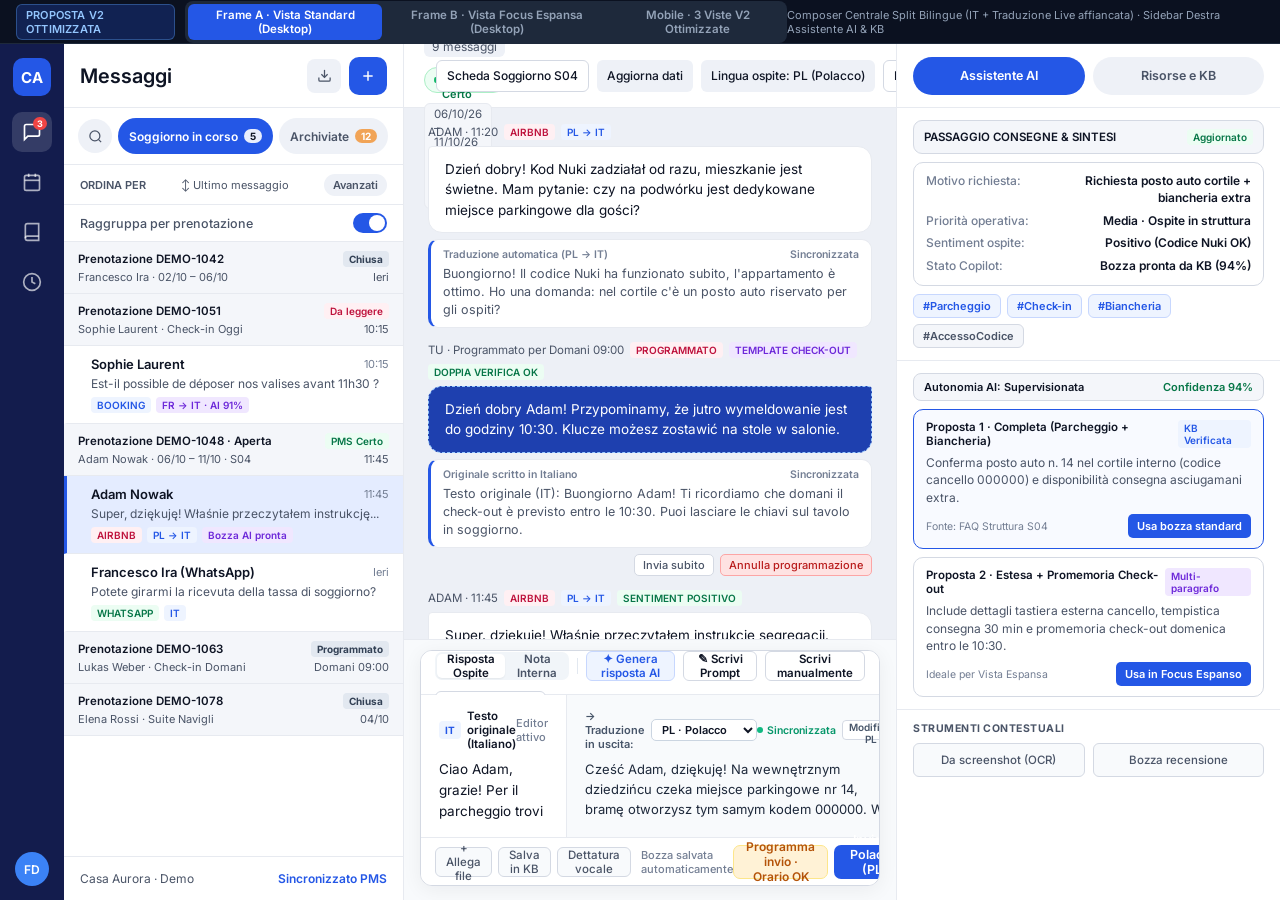
==== index.html @ 823248a2 "Allinea composer split bilingue IT + traduzione live al design Figma" ====
<!DOCTYPE html>
<html lang="it">
<head>
  <meta charset="UTF-8" />
  <meta name="viewport" content="width=device-width, initial-scale=1.0" />
  <title>Proposta UI/UX · Composer Centrale & Copilot KB (Demo Interattiva)</title>
  <link rel="preconnect" href="https://fonts.googleapis.com">
  <link rel="preconnect" href="https://fonts.gstatic.com" crossorigin>
  <link href="https://fonts.googleapis.com/css2?family=Inter:wght@400;500;600;700&display=swap" rel="stylesheet">
  <style>
:root {
  --bg-app: #EDF0F6;
  --bg-surface: #FFFFFF;
  --bg-subtle: #F8FAFC;
  --bg-muted: #F4F6FA;
  --bg-pill: #EEF1F7;
  --bg-selected: #E4ECFF;
  --bg-mobile-header: #131C4D;
  --text-primary: #0E1424;
  --text-secondary: #4A5467;
  --text-muted: #737E93;
  --brand: #2457E6;
  --brand-hover: #1D4ED8;
  --brand-soft: #EEF4FF;
  --brand-border: #C7D7FE;
  --border: #E7EAF0;
  --border-strong: #D4D9E3;
  --success-bg: #ECFDF3;
  --success-border: #ABEFC6;
  --success-text: #067647;
  --success-dot: #12B76A;
  --amber-bg: #FFF2D6;
  --amber-border: #FDE68A;
  --amber-text: #B45309;
  --rose-bg: #FFF0F3;
  --rose-text: #BE123C;
  --purple-bg: #F0E7FF;
  --purple-text: #6D28D9;
  --radius-sm: 6px;
  --radius-md: 10px;
  --radius-lg: 12px;
  --shadow-card: 0 4px 20px rgba(14, 20, 36, 0.06);
  --shadow-modal: 0 16px 40px rgba(14, 20, 36, 0.18);
  --font: 'Inter', -apple-system, BlinkMacSystemFont, 'Segoe UI', Roboto, sans-serif;
}

* {
  box-sizing: border-box;
  margin: 0;
  padding: 0;
}

body {
  font-family: var(--font);
  background: #0F172A;
  color: var(--text-primary);
  height: 100vh;
  display: flex;
  flex-direction: column;
  overflow: hidden;
  -webkit-font-smoothing: antialiased;
}

button, input, textarea, select {
  font-family: inherit;
  font-size: inherit;
  border: none;
  background: none;
}

button {
  cursor: pointer;
  transition: all 0.15s ease;
}

/* TOP DEMO SWITCHER BAR */
.demo-topbar {
  height: 44px;
  background: #0B1120;
  border-bottom: 1px solid #1E293B;
  display: flex;
  align-items: center;
  justify-content: space-between;
  padding: 0 16px;
  color: #F8FAFC;
  font-size: 12px;
  flex-shrink: 0;
  z-index: 100;
}

.demo-topbar-left, .demo-topbar-right {
  display: flex;
  align-items: center;
  gap: 10px;
}

.demo-brand-badge {
  background: rgba(36, 87, 230, 0.25);
  border: 1px solid rgba(96, 165, 250, 0.35);
  color: #93C5FD;
  font-weight: 600;
  padding: 3px 9px;
  border-radius: 6px;
  font-size: 11px;
  letter-spacing: 0.2px;
}

.demo-mode-tabs {
  display: flex;
  background: #1E293B;
  padding: 3px;
  border-radius: 8px;
  gap: 3px;
}

.demo-mode-tab {
  color: #94A3B8;
  font-size: 11.5px;
  font-weight: 600;
  padding: 4px 11px;
  border-radius: 6px;
}

.demo-mode-tab:hover {
  color: #F8FAFC;
}

.demo-mode-tab.active {
  background: var(--brand);
  color: #FFFFFF;
}

.demo-hint {
  color: #94A3B8;
  font-size: 11px;
}

/* WORKSPACE CONTAINER */
.demo-stage {
  flex: 1;
  display: flex;
  overflow: hidden;
  position: relative;
  background: var(--bg-app);
}

/* DESKTOP APP SHELL */
.app-shell {
  display: flex;
  width: 100%;
  height: 100%;
  background: var(--bg-app);
  overflow: hidden;
}

/* 1. FAR LEFT RAIL (64px) */
.nav-rail {
  width: 64px;
  background: #131C4D;
  display: flex;
  flex-direction: column;
  align-items: center;
  justify-content: space-between;
  padding: 14px 8px;
  flex-shrink: 0;
}

.nav-rail-top, .nav-rail-bottom {
  display: flex;
  flex-direction: column;
  align-items: center;
  gap: 10px;
}

.rail-logo {
  width: 38px;
  height: 38px;
  border-radius: 10px;
  background: var(--brand);
  color: #FFFFFF;
  font-weight: 700;
  font-size: 15px;
  display: flex;
  align-items: center;
  justify-content: center;
  margin-bottom: 6px;
}

.rail-btn {
  width: 40px;
  height: 40px;
  border-radius: 10px;
  color: rgba(255, 255, 255, 0.65);
  display: flex;
  align-items: center;
  justify-content: center;
  position: relative;
}

.rail-btn:hover, .rail-btn.active {
  background: rgba(255, 255, 255, 0.14);
  color: #FFFFFF;
}

.rail-badge {
  position: absolute;
  top: 5px;
  right: 5px;
  background: #EF4444;
  color: #FFF;
  font-size: 9px;
  font-weight: 700;
  padding: 1px 4px;
  border-radius: 99px;
}

.rail-avatar {
  width: 34px;
  height: 34px;
  border-radius: 50%;
  background: #3B82F6;
  color: #FFF;
  font-size: 12px;
  font-weight: 600;
  display: flex;
  align-items: center;
  justify-content: center;
}

/* 2. LEFT COLUMN: LISTA MESSAGGI (340px) */
.inbox-panel {
  width: 340px;
  background: var(--bg-surface);
  border-right: 1px solid var(--border);
  display: flex;
  flex-direction: column;
  flex-shrink: 0;
  transition: width 0.2s ease;
}

.inbox-panel.collapsed {
  width: 0;
  overflow: hidden;
  border-right: none;
}

.inbox-header {
  height: 64px;
  padding: 0 16px;
  display: flex;
  align-items: center;
  justify-content: space-between;
  border-bottom: 1px solid var(--border);
  flex-shrink: 0;
}

.inbox-title {
  font-size: 20px;
  font-weight: 600;
  color: var(--text-primary);
}

.inbox-actions {
  display: flex;
  align-items: center;
  gap: 8px;
}

.icon-btn {
  width: 34px;
  height: 34px;
  border-radius: 8px;
  display: flex;
  align-items: center;
  justify-content: center;
  color: var(--text-secondary);
  background: var(--bg-pill);
}

.icon-btn:hover {
  background: #E2E8F0;
  color: var(--text-primary);
}

.btn-primary-square {
  width: 38px;
  height: 38px;
  border-radius: 10px;
  background: var(--brand);
  color: #FFFFFF;
  display: flex;
  align-items: center;
  justify-content: center;
}

.inbox-filters {
  padding: 10px 14px;
  display: flex;
  align-items: center;
  gap: 6px;
  overflow-x: auto;
  flex-shrink: 0;
}

.search-box {
  padding: 0 14px 8px;
  display: none;
}

.search-box.open {
  display: block;
}

.search-input {
  width: 100%;
  height: 34px;
  background: var(--bg-muted);
  border: 1px solid var(--border-strong);
  border-radius: 8px;
  padding: 0 10px;
  font-size: 12px;
  color: var(--text-primary);
}

.filter-pill {
  height: 36px;
  padding: 0 11px;
  border-radius: 20px;
  background: var(--bg-pill);
  color: var(--text-secondary);
  font-size: 12px;
  font-weight: 600;
  display: inline-flex;
  align-items: center;
  gap: 6px;
  white-space: nowrap;
}

.filter-pill.active {
  background: var(--brand);
  color: #FFFFFF;
}

.pill-count {
  padding: 1px 6px;
  border-radius: 99px;
  font-size: 10px;
  font-weight: 700;
  background: rgba(255,255,255,0.9);
  color: var(--text-primary);
}

.filter-pill:not(.active) .pill-count {
  background: #F1A457;
  color: #FFFFFF;
}

.inbox-sort-row {
  height: 40px;
  padding: 0 16px;
  display: flex;
  align-items: center;
  justify-content: space-between;
  font-size: 11px;
  color: var(--text-secondary);
  border-top: 1px solid var(--border);
  flex-shrink: 0;
}

.inbox-group-row {
  height: 38px;
  padding: 0 16px;
  display: flex;
  align-items: center;
  justify-content: space-between;
  font-size: 12.5px;
  font-weight: 500;
  color: var(--text-secondary);
  border-top: 1px solid var(--border);
  border-bottom: 1px solid var(--border);
  flex-shrink: 0;
}

.toggle-switch {
  width: 34px;
  height: 20px;
  border-radius: 99px;
  background: var(--brand);
  position: relative;
  transition: background 0.15s;
}

.toggle-switch::after {
  content: '';
  position: absolute;
  top: 2px;
  right: 2px;
  width: 16px;
  height: 16px;
  border-radius: 50%;
  background: #FFF;
  transition: transform 0.15s;
}

.toggle-switch.off {
  background: #CBD5E1;
}

.toggle-switch.off::after {
  transform: translateX(-14px);
}

.inbox-list {
  flex: 1;
  overflow-y: auto;
}

.booking-group-header {
  padding: 9px 14px;
  background: var(--bg-muted);
  border-bottom: 1px solid var(--border);
  display: flex;
  flex-direction: column;
  gap: 3px;
  cursor: pointer;
}

.booking-group-top {
  display: flex;
  align-items: center;
  justify-content: space-between;
  font-size: 11.5px;
  font-weight: 600;
  color: var(--text-primary);
}

.booking-code-badge {
  font-size: 10px;
  font-weight: 700;
  padding: 2px 6px;
  border-radius: 4px;
  background: #E2E8F0;
  color: #334155;
}

.booking-group-sub {
  font-size: 11px;
  color: var(--text-secondary);
  display: flex;
  align-items: center;
  justify-content: space-between;
}

.conv-item {
  padding: 10px 14px 10px 24px;
  border-bottom: 1px solid var(--border);
  border-left: 3px solid transparent;
  background: var(--bg-surface);
  cursor: pointer;
  display: flex;
  flex-direction: column;
  gap: 4px;
}

.conv-item:hover {
  background: #F8FAFC;
}

.conv-item.active {
  background: var(--bg-selected);
  border-left-color: var(--brand);
}

.conv-item-top {
  display: flex;
  align-items: center;
  justify-content: space-between;
}

.conv-guest-name {
  font-size: 13px;
  font-weight: 600;
  color: var(--text-primary);
  display: flex;
  align-items: center;
  gap: 6px;
}

.conv-time {
  font-size: 11px;
  color: var(--text-muted);
}

.conv-preview {
  font-size: 12px;
  color: var(--text-secondary);
  white-space: nowrap;
  overflow: hidden;
  text-overflow: ellipsis;
}

.conv-badges {
  display: flex;
  align-items: center;
  gap: 5px;
  margin-top: 2px;
}

.mini-badge {
  font-size: 10px;
  font-weight: 600;
  padding: 2px 6px;
  border-radius: 4px;
}

.mini-badge.channel { background: var(--rose-bg); color: var(--rose-text); }
.mini-badge.booking { background: #EEF4FF; color: var(--brand); }
.mini-badge.ai { background: var(--purple-bg); color: var(--purple-text); }
.mini-badge.pms { background: var(--success-bg); color: var(--success-text); }

.inbox-footer {
  height: 44px;
  padding: 0 16px;
  border-top: 1px solid var(--border);
  display: flex;
  align-items: center;
  justify-content: space-between;
  font-size: 12px;
  color: var(--text-secondary);
  flex-shrink: 0;
}

/* 3. CENTER COLUMN: THREAD & CENTRAL COMPOSER */
.thread-column {
  flex: 1;
  display: flex;
  flex-direction: column;
  background: var(--bg-app);
  min-width: 0;
  height: 100%;
}

.thread-header {
  height: 64px;
  background: var(--bg-surface);
  border-bottom: 1px solid var(--border);
  padding: 0 20px;
  display: flex;
  align-items: center;
  justify-content: space-between;
  flex-shrink: 0;
  gap: 12px;
}

.thread-header-left {
  display: flex;
  align-items: center;
  gap: 10px;
  min-width: 0;
  flex-wrap: wrap;
}

.thread-guest-name {
  font-size: 16px;
  font-weight: 600;
  color: var(--text-primary);
}

.msg-count-pill {
  display: inline-flex;
  align-items: center;
  gap: 4px;
  font-size: 12px;
  color: var(--text-secondary);
  background: var(--bg-pill);
  padding: 3px 8px;
  border-radius: 6px;
}

.pms-badge {
  display: inline-flex;
  align-items: center;
  gap: 5px;
  height: 26px;
  padding: 0 9px;
  border-radius: 999px;
  background: var(--success-bg);
  border: 1px solid var(--success-border);
  color: var(--success-text);
  font-size: 11px;
  font-weight: 600;
}

.pms-dot {
  width: 6px;
  height: 6px;
  border-radius: 50%;
  background: var(--success-dot);
}

.stay-dates-pill {
  font-size: 11.5px;
  color: var(--text-secondary);
  background: var(--bg-muted);
  border: 1px solid var(--border);
  padding: 3px 9px;
  border-radius: 6px;
}

.thread-header-right {
  display: flex;
  align-items: center;
  gap: 8px;
  flex-shrink: 0;
}

.header-chip-btn {
  height: 32px;
  padding: 0 10px;
  border-radius: 6px;
  background: var(--bg-pill);
  color: var(--text-primary);
  font-size: 12px;
  font-weight: 500;
  display: inline-flex;
  align-items: center;
  gap: 6px;
}

.header-chip-btn.outline {
  background: var(--bg-surface);
  border: 1px solid var(--border-strong);
}

.header-chip-btn:hover {
  background: #E2E8F0;
}

/* MESSAGES STREAM */
.messages-stream {
  flex: 1;
  overflow-y: auto;
  padding: 16px 24px;
  display: flex;
  flex-direction: column;
  gap: 14px;
}

.msg-row {
  display: flex;
  flex-direction: column;
  max-width: 620px;
  gap: 6px;
}

.msg-row.guest {
  align-self: flex-start;
}

.msg-row.host {
  align-self: flex-end;
  align-items: flex-end;
}

.msg-meta {
  display: flex;
  align-items: center;
  gap: 6px;
  font-size: 11.5px;
  color: var(--text-secondary);
  flex-wrap: wrap;
}

.msg-bubble {
  padding: 12px 16px;
  font-size: 13.5px;
  line-height: 1.5;
  border-radius: 14px;
  width: 100%;
}

.msg-row.guest .msg-bubble {
  background: var(--bg-surface);
  border: 1px solid var(--border);
  color: var(--text-primary);
  border-top-left-radius: 4px;
}

.msg-row.host .msg-bubble {
  background: var(--brand);
  color: #FFFFFF;
  border-top-right-radius: 4px;
}

.msg-row.host.scheduled .msg-bubble {
  background: #1E40AF;
  border: 1.5px dashed #93C5FD;
}

.msg-row.host.internal-note .msg-bubble {
  background: #FEF3C7;
  border: 1px solid #F59E0B;
  color: #78350F;
}

.msg-translation-card {
  width: 100%;
  background: var(--bg-surface);
  border: 1px solid var(--border);
  border-left: 3px solid var(--brand);
  border-radius: 10px;
  padding: 8px 12px;
  display: flex;
  flex-direction: column;
  gap: 4px;
}

.msg-translation-header {
  display: flex;
  align-items: center;
  justify-content: space-between;
  font-size: 10.5px;
  font-weight: 600;
  color: var(--text-muted);
}

.msg-translation-body {
  font-size: 12.5px;
  line-height: 1.45;
  color: var(--text-secondary);
}

.msg-actions-bar {
  display: flex;
  align-items: center;
  gap: 6px;
}

.msg-action-tiny {
  font-size: 11px;
  font-weight: 500;
  padding: 3px 8px;
  border-radius: 5px;
  background: var(--bg-surface);
  border: 1px solid var(--border-strong);
  color: var(--text-secondary);
}

.msg-action-tiny.danger {
  background: #FEE2E2;
  border-color: #FCA5A5;
  color: #B91C1C;
}

/* CENTRAL COMPOSER (V2 FULL-WIDTH ITALIAN EDITOR) */
.composer-wrapper {
  background: var(--bg-subtle);
  border-top: 1px solid var(--border);
  padding: 10px 16px 14px;
  flex-shrink: 0;
  transition: all 0.2s ease;
}

.composer-card {
  background: var(--bg-surface);
  border: 1px solid var(--border-strong);
  border-radius: 12px;
  box-shadow: var(--shadow-card);
  display: flex;
  flex-direction: column;
  overflow: hidden;
}

.composer-card.focus-expanded {
  border-color: var(--brand);
  box-shadow: 0 8px 28px rgba(36, 87, 230, 0.12);
}

.composer-card.note-mode {
  border-color: #F59E0B;
  background: #FFFBEB;
}

.composer-topbar {
  height: 44px;
  padding: 0 14px;
  border-bottom: 1px solid var(--border);
  display: flex;
  align-items: center;
  justify-content: space-between;
  gap: 10px;
  background: var(--bg-surface);
  flex-wrap: wrap;
}

.composer-topbar-left, .composer-topbar-right {
  display: flex;
  align-items: center;
  gap: 8px;
}

.channel-switch {
  display: flex;
  background: #F1F5F9;
  padding: 2px;
  border-radius: 7px;
  gap: 2px;
}

.channel-tab {
  height: 24px;
  padding: 0 10px;
  border-radius: 5px;
  font-size: 11.5px;
  font-weight: 600;
  color: var(--text-secondary);
  display: inline-flex;
  align-items: center;
  gap: 5px;
}

.channel-tab.active {
  background: var(--bg-surface);
  color: var(--text-primary);
  box-shadow: 0 1px 2px rgba(0,0,0,0.06);
}

.v-divider {
  width: 1px;
  height: 16px;
  background: #E2E8F0;
}

.ai-action-btn {
  height: 30px;
  padding: 0 11px;
  border-radius: 6px;
  font-size: 11.5px;
  font-weight: 600;
  border: 1px solid var(--border-strong);
  background: var(--bg-surface);
  color: var(--text-primary);
  display: inline-flex;
  align-items: center;
  gap: 5px;
}

.ai-action-btn.primary-soft {
  background: var(--brand-soft);
  border-color: var(--brand-border);
  color: var(--brand);
}

.ai-action-btn:hover {
  border-color: var(--brand);
}

.focus-toggle-btn {
  height: 30px;
  padding: 0 10px;
  border-radius: 6px;
  border: 1px solid var(--border-strong);
  background: var(--bg-surface);
  color: var(--text-primary);
  font-size: 11.5px;
  font-weight: 600;
  display: inline-flex;
  align-items: center;
  gap: 5px;
}

.focus-toggle-btn.active {
  background: #F1F5F9;
  border-color: #94A3B8;
}

/* PROMPT BAR (Optional inline when "Scrivi Prompt" clicked) */
.prompt-inline-bar {
  display: none;
  padding: 8px 16px;
  background: var(--brand-soft);
  border-bottom: 1px solid var(--brand-border);
  align-items: center;
  gap: 8px;
}

.prompt-inline-bar.open {
  display: flex;
}

.prompt-input {
  flex: 1;
  height: 30px;
  background: #FFFFFF;
  border: 1px solid var(--brand-border);
  border-radius: 6px;
  padding: 0 10px;
  font-size: 12px;
  color: var(--text-primary);
}

.prompt-apply-btn {
  height: 30px;
  padding: 0 12px;
  background: var(--brand);
  color: #FFFFFF;
  border-radius: 6px;
  font-size: 11.5px;
  font-weight: 600;
}

/* BILINGUAL SPLIT COMPOSER SURFACE (COL ORIGIN IT + COL TARGET LIVE TRANSLATION) */
.composer-split-surface {
  width: 100%;
  display: grid;
  grid-template-columns: 1fr 1fr;
  background: var(--bg-surface);
}

.composer-col-origin {
  padding: 14px 18px;
  display: flex;
  flex-direction: column;
  gap: 8px;
  background: var(--bg-surface);
}

.composer-col-target {
  padding: 14px 18px;
  display: flex;
  flex-direction: column;
  gap: 8px;
  background: #F8FAFC;
  border-left: 1px solid var(--border);
}

.composer-card.note-mode .composer-split-surface {
  grid-template-columns: 1fr;
}

.composer-card.note-mode .composer-col-origin {
  background: #FFFBEB;
}

.composer-card.note-mode .composer-col-target {
  display: none;
}

.editor-header-row {
  display: flex;
  align-items: center;
  justify-content: space-between;
  min-height: 22px;
}

.editor-lang-group {
  display: flex;
  align-items: center;
  gap: 6px;
}

.lang-badge-it {
  height: 18px;
  padding: 0 6px;
  border-radius: 4px;
  background: var(--brand-soft);
  color: var(--brand);
  font-size: 10px;
  font-weight: 700;
  display: inline-flex;
  align-items: center;
}

.editor-title-label {
  font-size: 11.5px;
  font-weight: 600;
  color: var(--text-primary);
}

.editor-status-label {
  font-size: 11px;
  font-weight: 500;
  color: var(--text-muted);
}

.composer-textarea {
  width: 100%;
  min-height: 64px;
  resize: none;
  font-size: 13.5px;
  line-height: 1.55;
  color: var(--text-primary);
  outline: none;
  border: none;
  background: transparent;
  transition: min-height 0.2s ease;
}

.composer-card.focus-expanded .composer-textarea {
  min-height: 136px;
}

.composer-col-target .translation-preview-textarea {
  width: 100%;
  min-height: 64px;
  resize: none;
  font-size: 13px;
  line-height: 1.55;
  color: #1E293B;
  background: transparent;
  outline: none;
  border: none;
  transition: min-height 0.2s ease;
}

.composer-card.focus-expanded .composer-col-target .translation-preview-textarea {
  min-height: 136px;
}

/* COMPOSER BOTTOM BAR */
.composer-bottombar {
  height: 48px;
  padding: 0 14px;
  border-top: 1px solid var(--border);
  display: flex;
  align-items: center;
  justify-content: space-between;
  background: var(--bg-surface);
}

.composer-tools-left, .composer-actions-right {
  display: flex;
  align-items: center;
  gap: 6px;
}

.tool-chip-btn {
  height: 30px;
  padding: 0 10px;
  border-radius: 6px;
  background: var(--bg-subtle);
  border: 1px solid var(--border-strong);
  color: var(--text-secondary);
  font-size: 11.5px;
  font-weight: 500;
  display: inline-flex;
  align-items: center;
  gap: 5px;
}

.tool-chip-btn:hover {
  background: var(--bg-pill);
  color: var(--text-primary);
}

.schedule-btn {
  height: 34px;
  padding: 0 12px;
  border-radius: 7px;
  background: var(--amber-bg);
  border: 1px solid var(--amber-border);
  color: var(--amber-text);
  font-size: 12px;
  font-weight: 600;
  display: inline-flex;
  align-items: center;
  gap: 5px;
}

.send-btn {
  height: 34px;
  padding: 0 16px;
  border-radius: 7px;
  background: var(--brand);
  color: #FFFFFF;
  font-size: 12.5px;
  font-weight: 600;
  display: inline-flex;
  align-items: center;
  gap: 6px;
}

.send-btn:hover {
  background: var(--brand-hover);
}

/* 4. RIGHT SIDEBAR: PANNELLO AI & PREVIEW TRADUZIONE IN USCITA (384px) */
.ai-sidebar {
  width: 384px;
  background: var(--bg-surface);
  border-left: 1px solid var(--border);
  display: flex;
  flex-direction: column;
  flex-shrink: 0;
  height: 100%;
  transition: width 0.2s ease;
}

.ai-sidebar.collapsed {
  width: 0;
  overflow: hidden;
  border-left: none;
}

.ai-sidebar-header {
  height: 64px;
  padding: 12px 16px;
  border-bottom: 1px solid var(--border);
  display: flex;
  align-items: center;
  gap: 8px;
  flex-shrink: 0;
}

.ai-tab-pill {
  flex: 1;
  height: 38px;
  border-radius: 20px;
  background: var(--bg-pill);
  color: var(--text-secondary);
  font-size: 12.5px;
  font-weight: 600;
  display: flex;
  align-items: center;
  justify-content: center;
  gap: 6px;
}

.ai-tab-pill.active {
  background: var(--brand);
  color: #FFFFFF;
}

.ai-sidebar-scroll {
  flex: 1;
  overflow-y: auto;
  display: flex;
  flex-direction: column;
}

.ai-section {
  padding: 12px 16px;
  border-bottom: 1px solid var(--border);
  display: flex;
  flex-direction: column;
  gap: 8px;
}

.ai-section-banner {
  height: 34px;
  padding: 0 10px;
  background: var(--bg-muted);
  border: 1px solid var(--border-strong);
  border-radius: 9px;
  display: flex;
  align-items: center;
  justify-content: space-between;
  font-size: 11.5px;
  font-weight: 600;
  color: var(--text-primary);
}

.ai-section-banner.amber {
  background: var(--amber-bg);
  border-color: var(--amber-border);
  color: #92400E;
}

.handover-card {
  background: var(--bg-surface);
  border: 1px solid var(--border-strong);
  border-radius: 10px;
  padding: 10px 12px;
  display: flex;
  flex-direction: column;
  gap: 6px;
  font-size: 12px;
}

.handover-row {
  display: flex;
  justify-content: space-between;
  gap: 8px;
  line-height: 1.4;
}

.handover-label {
  color: var(--text-muted);
  font-weight: 500;
  flex-shrink: 0;
}

.handover-val {
  color: var(--text-primary);
  font-weight: 600;
  text-align: right;
}

.tags-wrap {
  display: flex;
  flex-wrap: wrap;
  gap: 6px;
}

.tag-chip {
  font-size: 11px;
  font-weight: 600;
  padding: 4px 9px;
  border-radius: 6px;
  background: var(--bg-muted);
  border: 1px solid var(--border-strong);
  color: var(--text-secondary);
  cursor: pointer;
}

.tag-chip.active {
  background: var(--brand-soft);
  border-color: var(--brand-border);
  color: var(--brand);
}

.confidence-bar {
  height: 28px;
  padding: 0 10px;
  background: var(--bg-muted);
  border: 1px solid var(--border-strong);
  border-radius: 8px;
  display: flex;
  align-items: center;
  justify-content: space-between;
  font-size: 11px;
  font-weight: 600;
}

.proposal-card {
  background: var(--bg-surface);
  border: 1px solid var(--border-strong);
  border-radius: 10px;
  padding: 10px 12px;
  display: flex;
  flex-direction: column;
  gap: 6px;
  cursor: pointer;
  transition: all 0.15s;
}

.proposal-card.selected {
  border: 1.5px solid var(--brand);
  background: #F8FAFF;
}

.proposal-top {
  display: flex;
  align-items: center;
  justify-content: space-between;
  font-size: 11.5px;
  font-weight: 600;
  color: var(--text-primary);
}

.proposal-text {
  font-size: 12px;
  line-height: 1.45;
  color: var(--text-secondary);
}

.proposal-footer {
  display: flex;
  align-items: center;
  justify-content: space-between;
  margin-top: 2px;
}

.btn-use-proposal {
  height: 24px;
  padding: 0 9px;
  border-radius: 5px;
  background: var(--brand);
  color: #FFFFFF;
  font-size: 11px;
  font-weight: 600;
}

/* PINNED BOTTOM SECTION IN RIGHT SIDEBAR: SEZIONE TRADUZIONE IN USCITA */
.translation-preview-section {
  background: var(--bg-subtle);
  border-top: 1px solid var(--border-strong);
  padding: 12px 16px;
  display: flex;
  flex-direction: column;
  gap: 8px;
  flex-shrink: 0;
}

.translation-preview-header {
  display: flex;
  align-items: center;
  justify-content: space-between;
  gap: 6px;
}

.translation-target-selector {
  display: flex;
  align-items: center;
  gap: 6px;
  font-size: 11px;
  font-weight: 600;
  color: #475569;
}

.lang-select-dropdown {
  height: 22px;
  padding: 0 6px;
  border-radius: 5px;
  background: #FFFFFF;
  border: 1px solid #CBD5E1;
  font-size: 11px;
  font-weight: 600;
  color: var(--text-primary);
  cursor: pointer;
}

.translation-sync-actions {
  display: flex;
  align-items: center;
  gap: 6px;
}

.sync-indicator {
  display: inline-flex;
  align-items: center;
  gap: 4px;
  font-size: 10.5px;
  font-weight: 600;
  color: #059669;
}

.sync-dot {
  width: 6px;
  height: 6px;
  border-radius: 50%;
  background: #10B981;
}

.btn-edit-pl {
  height: 20px;
  padding: 0 6px;
  border-radius: 4px;
  background: #FFFFFF;
  border: 1px solid var(--border-strong);
  font-size: 10px;
  font-weight: 600;
  color: #475569;
}

.btn-edit-pl.editing {
  background: var(--brand);
  color: #FFFFFF;
  border-color: var(--brand);
}

.translation-preview-box {
  background: #FFFFFF;
  border: 1px solid var(--border-strong);
  border-radius: 10px;
  padding: 10px 12px;
}

.translation-preview-textarea {
  width: 100%;
  min-height: 76px;
  resize: none;
  font-size: 12px;
  line-height: 1.5;
  color: #1E293B;
  background: transparent;
  outline: none;
}

.composer-Expanded-sync .translation-preview-textarea {
  min-height: 126px;
}

/* MOBILE 3-SCREENS OVERVIEW & SIMULATOR */
.mobile-overview-stage {
  display: none;
  width: 100%;
  height: 100%;
  overflow: auto;
  background: #0F172A;
  padding: 24px;
  gap: 28px;
  align-items: flex-start;
  justify-content: center;
  flex-wrap: wrap;
}

.mobile-stage-active .app-shell {
  display: none;
}

.mobile-stage-active .mobile-overview-stage {
  display: flex;
}

.phone-frame {
  width: 390px;
  height: 844px;
  background: var(--bg-muted);
  border-radius: 28px;
  border: 6px solid #1E293B;
  box-shadow: 0 20px 50px rgba(0, 0, 0, 0.45);
  display: flex;
  flex-direction: column;
  overflow: hidden;
  position: relative;
  flex-shrink: 0;
}

.phone-caption {
  color: #94A3B8;
  font-size: 12px;
  font-weight: 600;
  margin-bottom: 8px;
  text-align: center;
}

.mobile-top-header {
  background: var(--bg-mobile-header);
  color: #FFFFFF;
  padding: 10px 16px 12px;
  display: flex;
  flex-direction: column;
  gap: 8px;
  flex-shrink: 0;
}

.mobile-status-bar {
  display: flex;
  justify-content: space-between;
  font-size: 12px;
  font-weight: 600;
  opacity: 0.9;
}

.mobile-nav-row {
  display: flex;
  align-items: center;
  justify-content: space-between;
  gap: 10px;
}

/* MODAL FOR PROGRAMMABLE MESSAGES */
.modal-backdrop {
  position: fixed;
  inset: 0;
  background: rgba(14, 20, 36, 0.55);
  backdrop-filter: blur(2px);
  display: none;
  align-items: center;
  justify-content: center;
  z-index: 200;
}

.modal-backdrop.open {
  display: flex;
}

.modal-card {
  width: 440px;
  max-width: 92vw;
  background: #FFFFFF;
  border-radius: 14px;
  border: 1px solid var(--border-strong);
  box-shadow: var(--shadow-modal);
  padding: 20px;
  display: flex;
  flex-direction: column;
  gap: 14px;
}

/* NATIVE RESPONSIVE MEDIA QUERY (< 1024px) */
@media (max-width: 1024px) {
  .nav-rail { display: none; }
  .inbox-panel {
    position: absolute;
    left: 0;
    top: 0;
    bottom: 0;
    z-index: 50;
    box-shadow: var(--shadow-modal);
  }
  .ai-sidebar {
    position: absolute;
    right: 0;
    top: 0;
    bottom: 0;
    z-index: 50;
    width: 340px;
    box-shadow: var(--shadow-modal);
  }
  .composer-split-surface {
    grid-template-columns: 1fr;
  }
  .composer-col-target {
    border-left: none;
    border-top: 1px solid var(--border);
  }
}

</style>
</head>
<body>

  <!-- BARRA SUPERIORE SWITCHER DEMO PER DARIO -->
  <header class="demo-topbar">
    <div class="demo-topbar-left">
      <span class="demo-brand-badge">PROPOSTA V2 OTTIMIZZATA</span>
      <div class="demo-mode-tabs">
        <button class="demo-mode-tab active" data-mode="desktop-standard" onclick="setDemoStageMode('desktop-standard')">
          Frame A · Vista Standard (Desktop)
        </button>
        <button class="demo-mode-tab" data-mode="desktop-focus" onclick="setDemoStageMode('desktop-focus')">
          Frame B · Vista Focus Espansa (Desktop)
        </button>
        <button class="demo-mode-tab" data-mode="mobile-overview" onclick="setDemoStageMode('mobile-overview')">
          Mobile · 3 Viste V2 Ottimizzate
        </button>
      </div>
    </div>
    <div class="demo-topbar-right">
      <span class="demo-hint">Composer Centrale Split Bilingue (IT + Traduzione Live affiancata) · Sidebar Destra Assistente AI & KB</span>
    </div>
  </header>

  <!-- CONTENITORE PRINCIPALE -->
  <main class="demo-stage" id="demoStage">

    <!-- ======================= DESKTOP RESPONSIVE SHELL ======================= -->
    <div class="app-shell">

      <!-- 1. NAVIGAZIONE LATERALE (64px) -->
      <nav class="nav-rail">
        <div class="nav-rail-top">
          <div class="rail-logo">CA</div>
          <button class="rail-btn active" title="Messaggi" onclick="toggleLeftSidebar()">
            <svg width="20" height="20" fill="none" stroke="currentColor" stroke-width="2" viewBox="0 0 24 24"><path d="M21 15a2 2 0 0 1-2 2H7l-4 4V5a2 2 0 0 1 2-2h14a2 2 0 0 1 2 2z"/></svg>
            <span class="rail-badge">3</span>
          </button>
          <button class="rail-btn" title="Prenotazioni PMS">
            <svg width="20" height="20" fill="none" stroke="currentColor" stroke-width="2" viewBox="0 0 24 24"><rect x="3" y="4" width="18" height="18" rx="2"/><line x1="16" y1="2" x2="16" y2="6"/><line x1="8" y1="2" x2="8" y2="6"/><line x1="3" y1="10" x2="21" y2="10"/></svg>
          </button>
          <button class="rail-btn" title="Knowledge Base AI" onclick="setRightTab('kb')">
            <svg width="20" height="20" fill="none" stroke="currentColor" stroke-width="2" viewBox="0 0 24 24"><path d="M4 19.5A2.5 2.5 0 0 1 6.5 17H20"/><path d="M6.5 2H20v20H6.5A2.5 2.5 0 0 1 4 19.5v-15A2.5 2.5 0 0 1 6.5 2z"/></svg>
          </button>
          <button class="rail-btn" title="Messaggi Programmati" onclick="openScheduleModal()">
            <svg width="20" height="20" fill="none" stroke="currentColor" stroke-width="2" viewBox="0 0 24 24"><circle cx="12" cy="12" r="10"/><polyline points="12 6 12 12 16 14"/></svg>
          </button>
        </div>
        <div class="nav-rail-bottom">
          <div class="rail-avatar" title="Operatore Front-Desk">FD</div>
        </div>
      </nav>

      <!-- 2. LISTA MESSAGGI (340px) -->
      <aside class="inbox-panel" id="inboxPanel">
        <div class="inbox-header">
          <span class="inbox-title">Messaggi</span>
          <div class="inbox-actions">
            <button class="icon-btn" title="Esporta conversazioni">
              <svg width="15" height="15" fill="none" stroke="currentColor" stroke-width="2" viewBox="0 0 24 24"><path d="M21 15v4a2 2 0 0 1-2 2H5a2 2 0 0 1-2-2v-4"/><polyline points="7 10 12 15 17 10"/><line x1="12" y1="15" x2="12" y2="3"/></svg>
            </button>
            <button class="btn-primary-square" title="Nuovo messaggio" onclick="openScheduleModal()">
              <svg width="16" height="16" fill="none" stroke="currentColor" stroke-width="2.2" viewBox="0 0 24 24"><line x1="12" y1="5" x2="12" y2="19"/><line x1="5" y1="12" x2="19" y2="12"/></svg>
            </button>
          </div>
        </div>

        <div class="inbox-filters">
          <button class="icon-btn" style="border-radius:20px;flex-shrink:0;" onclick="document.getElementById('searchBox').classList.toggle('open')">
            <svg width="15" height="15" fill="none" stroke="currentColor" stroke-width="2" viewBox="0 0 24 24"><circle cx="11" cy="11" r="8"/><line x1="21" y1="21" x2="16.65" y2="16.65"/></svg>
          </button>
          <button class="filter-pill active">
            <span>Soggiorno in corso</span>
            <span class="pill-count">5</span>
          </button>
          <button class="filter-pill">
            <span>Archiviate</span>
            <span class="pill-count">12</span>
          </button>
        </div>

        <div class="search-box" id="searchBox">
          <input type="text" class="search-input" placeholder="Cerca ospite, codice DEMO o testo..." />
        </div>

        <div class="inbox-sort-row">
          <span style="font-weight:600;">ORDINA PER</span>
          <span>↕ Ultimo messaggio</span>
          <span style="background:#EEF1F7;padding:4px 9px;border-radius:14px;font-weight:600;">Avanzati</span>
        </div>

        <div class="inbox-group-row">
          <span>Raggruppa per prenotazione</span>
          <button class="toggle-switch" onclick="this.classList.toggle('off')"></button>
        </div>

        <div class="inbox-list">
          <!-- Gruppo DEMO-1042 -->
          <div class="booking-group-header" onclick="selectConversation('francesco')">
            <div class="booking-group-top">
              <span>Prenotazione DEMO-1042</span>
              <span class="booking-code-badge">Chiusa</span>
            </div>
            <div class="booking-group-sub">
              <span>Francesco Ira · 02/10 – 06/10</span>
              <span>Ieri</span>
            </div>
          </div>

          <!-- Gruppo DEMO-1051 -->
          <div class="booking-group-header" onclick="selectConversation('sophie')">
            <div class="booking-group-top">
              <span>Prenotazione DEMO-1051</span>
              <span class="mini-badge channel">Da leggere</span>
            </div>
            <div class="booking-group-sub">
              <span>Sophie Laurent · Check-in Oggi</span>
              <span>10:15</span>
            </div>
          </div>
          <div class="conv-item" data-conv="sophie" onclick="selectConversation('sophie')">
            <div class="conv-item-top">
              <span class="conv-guest-name">Sophie Laurent</span>
              <span class="conv-time">10:15</span>
            </div>
            <div class="conv-preview">Est-il possible de déposer nos valises avant 11h30 ?</div>
            <div class="conv-badges">
              <span class="mini-badge booking">BOOKING</span>
              <span class="mini-badge ai">FR -> IT · AI 91%</span>
            </div>
          </div>

          <!-- Gruppo DEMO-1048 (Aperta e Selezionata) -->
          <div class="booking-group-header" onclick="selectConversation('adam')">
            <div class="booking-group-top">
              <span>Prenotazione DEMO-1048 · Aperta</span>
              <span class="mini-badge pms">PMS Certo</span>
            </div>
            <div class="booking-group-sub">
              <span>Adam Nowak · 06/10 – 11/10 · S04</span>
              <span>11:45</span>
            </div>
          </div>
          <div class="conv-item active" data-conv="adam" onclick="selectConversation('adam')">
            <div class="conv-item-top">
              <span class="conv-guest-name">Adam Nowak</span>
              <span class="conv-time">11:45</span>
            </div>
            <div class="conv-preview">Super, dziękuję! Właśnie przeczytałem instrukcję...</div>
            <div class="conv-badges">
              <span class="mini-badge channel">AIRBNB</span>
              <span class="mini-badge booking">PL -> IT</span>
              <span class="mini-badge ai">Bozza AI pronta</span>
            </div>
          </div>
          <div class="conv-item" data-conv="francesco" onclick="selectConversation('francesco')">
            <div class="conv-item-top">
              <span class="conv-guest-name">Francesco Ira (WhatsApp)</span>
              <span class="conv-time">Ieri</span>
            </div>
            <div class="conv-preview">Potete girarmi la ricevuta della tassa di soggiorno?</div>
            <div class="conv-badges">
              <span class="mini-badge pms">WHATSAPP</span>
              <span class="mini-badge booking">IT</span>
            </div>
          </div>

          <!-- Altre prenotazioni compatte -->
          <div class="booking-group-header">
            <div class="booking-group-top">
              <span>Prenotazione DEMO-1063</span>
              <span class="booking-code-badge">Programmato</span>
            </div>
            <div class="booking-group-sub">
              <span>Lukas Weber · Check-in Domani</span>
              <span>Domani 09:00</span>
            </div>
          </div>
          <div class="booking-group-header">
            <div class="booking-group-top">
              <span>Prenotazione DEMO-1078</span>
              <span class="booking-code-badge">Chiusa</span>
            </div>
            <div class="booking-group-sub">
              <span>Elena Rossi · Suite Navigli</span>
              <span>04/10</span>
            </div>
          </div>
        </div>

        <div class="inbox-footer">
          <span>Casa Aurora · Demo</span>
          <span style="font-weight:600;color:var(--brand);">Sincronizzato PMS</span>
        </div>
      </aside>

      <!-- 3. COLONNA CENTRALE: THREAD + COMPOSER A TUTTA LARGHEZZA -->
      <section class="thread-column">
        <!-- Intestazione Thread -->
        <header class="thread-header">
          <div class="thread-header-left">
            <button class="icon-btn" title="Mostra/Nascondi Lista" onclick="toggleLeftSidebar()">☰</button>
            <span class="thread-guest-name" id="threadGuestName">Adam Nowak</span>
            <span class="msg-count-pill">
              <span id="threadMsgCount">9</span> messaggi
            </span>
            <span class="pms-badge">
              <span class="pms-dot"></span>
              <span>Aggancio PMS Certo</span>
            </span>
            <span class="stay-dates-pill" id="threadStayDates">06/10/26 – 11/10/26 · App. Duomo Suite · S04</span>
          </div>
          <div class="thread-header-right">
            <button class="header-chip-btn outline">Scheda Soggiorno S04</button>
            <button class="header-chip-btn" onclick="flashSyncBadge('Dati PMS aggiornati')">Aggiorna dati</button>
            <button class="header-chip-btn" id="threadLangChip">Lingua ospite: PL (Polacco)</button>
            <button class="header-chip-btn outline" onclick="toggleRightSidebar()" title="Mostra/Nascondi Pannello AI">
              Pannello AI ⇄
            </button>
          </div>
        </header>

        <!-- Flusso Messaggi (Rimane sempre visibile anche in Vista Focus Espansa) -->
        <div class="messages-stream" id="messagesStream"></div>

        <!-- COMPOSER CENTRALE · TESTO ORIGINALE ITALIANO A TUTTA LARGHEZZA (100%) -->
        <div class="composer-wrapper">
          <div class="composer-card" id="composerCard">

            <!-- Barra Superiore Controlli -->
            <div class="composer-topbar">
              <div class="composer-topbar-left">
                <div class="channel-switch">
                  <button class="channel-tab active" id="tabChannelGuest" onclick="setChannelMode('guest')">
                    Risposta Ospite
                  </button>
                  <button class="channel-tab" id="tabChannelNote" onclick="setChannelMode('note')">
                    Nota Interna
                  </button>
                </div>
                <div class="v-divider"></div>
                <button class="ai-action-btn primary-soft" onclick="insertProposal(state.focusExpanded ? 'full' : 'short')">
                  ✦ Genera risposta AI
                </button>
                <button class="ai-action-btn" onclick="togglePromptBar()">
                  ✎ Scrivi Prompt
                </button>
                <button class="ai-action-btn" onclick="document.getElementById('composerTextarea').focus()">
                  Scrivi manualmente
                </button>
              </div>
              <div class="composer-topbar-right">
                <button class="focus-toggle-btn" id="focusToggleBtn" onclick="toggleFocusView()">
                  <span>⤢</span>
                  <span>Espandi vista</span>
                </button>
              </div>
            </div>

            <!-- Barra Inline Prompt AI (quando clicchi "Scrivi Prompt") -->
            <div class="prompt-inline-bar" id="promptInlineBar">
              <input type="text" id="promptInput" class="prompt-input" placeholder="Es: Aggiungi istruzioni orario check-out 10:30 o rendi il tono più formale..." onkeydown="if(event.key==='Enter') applyAiPrompt()" />
              <button class="prompt-apply-btn" onclick="applyAiPrompt()">Applica alla bozza</button>
            </div>

            <!-- Superficie Split Scrittura e Traduzione (Colonna Origine IT + Colonna Destinazione Traduzione Live nel Composer) -->
            <div class="composer-split-surface">
              <!-- Colonna Origine · Italiano -->
              <div class="composer-col-origin">
                <div class="editor-header-row">
                  <div class="editor-lang-group">
                    <span class="lang-badge-it">IT</span>
                    <span class="editor-title-label">Testo originale (Italiano)</span>
                  </div>
                  <span class="editor-status-label">Editor attivo</span>
                </div>
                <textarea
                  id="composerTextarea"
                  class="composer-textarea"
                  oninput="handleItalianInput()"
                  placeholder="Scrivi qui la risposta in italiano..."
                ></textarea>
              </div>

              <!-- Colonna Destinazione · Traduzione Live -->
              <div class="composer-col-target">
                <div class="editor-header-row">
                  <div class="translation-target-selector">
                    <span>→ Traduzione in uscita:</span>
                    <select id="langSelectDropdown" class="lang-select-dropdown" onchange="flashSyncBadge('Lingua aggiornata')">
                      <option value="PL">PL · Polacco</option>
                      <option value="FR">FR · Francese</option>
                      <option value="EN">EN · Inglese</option>
                      <option value="DE">DE · Tedesco</option>
                    </select>
                  </div>
                  <div class="translation-sync-actions">
                    <span class="sync-indicator">
                      <span class="sync-dot"></span>
                      <span id="syncStatusText">Sincronizzata</span>
                    </span>
                    <button class="btn-edit-pl" id="btnEditPl" onclick="toggleEditTranslation()">Modifica PL</button>
                  </div>
                </div>
                <textarea
                  id="translationPreviewTextarea"
                  class="translation-preview-textarea"
                  readonly
                ></textarea>
              </div>
            </div>

            <!-- Barra Inferiore Strumenti e Invio -->
            <div class="composer-bottombar">
              <div class="composer-tools-left">
                <button class="tool-chip-btn" onclick="flashSyncBadge('Selettore allegati aperto')">+ Allega file</button>
                <button class="tool-chip-btn" onclick="setRightTab('kb')">Salva in KB</button>
                <button class="tool-chip-btn" onclick="flashSyncBadge('Dettatura vocale pronta')">Dettatura vocale</button>
                <span style="font-size:11px;font-weight:500;color:var(--text-muted);margin-left:4px;">Bozza salvata automaticamente</span>
              </div>
              <div class="composer-actions-right">
                <button class="schedule-btn" onclick="openScheduleModal()">
                  Programma invio · Orario OK
                </button>
                <button class="send-btn" id="mainSendBtn" onclick="sendCurrentMessage()">
                  Invia in Polacco (PL) ⌘↵
                </button>
              </div>
            </div>

          </div>
        </div>
      </section>

      <!-- 4. SIDEBAR DI DESTRA: PANNELLO AI & CONTESTO OPERATIVO (384px) -->
      <aside class="ai-sidebar" id="aiSidebar">
        <!-- Intestazione Tabs -->
        <div class="ai-sidebar-header">
          <button class="ai-tab-pill active" id="rightTabAi" onclick="setRightTab('ai')">
            Assistente AI
          </button>
          <button class="ai-tab-pill" id="rightTabKb" onclick="setRightTab('kb')">
            Risorse e KB
          </button>
        </div>

        <!-- Contenuto Scorrevole Superiore: Tab 1 (Assistente AI) -->
        <div class="ai-sidebar-scroll" id="rightContentAi">
          <!-- Sezione Passaggio Consegne -->
          <div class="ai-section">
            <div class="ai-section-banner">
              <span>PASSAGGIO CONSEGNE & SINTESI</span>
              <span class="mini-badge pms">Aggiornato</span>
            </div>
            <div class="handover-card">
              <div class="handover-row">
                <span class="handover-label">Motivo richiesta:</span>
                <span class="handover-val" id="hoMotivo">Richiesta posto auto cortile + biancheria extra</span>
              </div>
              <div class="handover-row">
                <span class="handover-label">Priorità operativa:</span>
                <span class="handover-val" id="hoUrgenza">Media · Ospite in struttura</span>
              </div>
              <div class="handover-row">
                <span class="handover-label">Sentiment ospite:</span>
                <span class="handover-val" id="hoSentiment">Positivo (Codice Nuki OK)</span>
              </div>
              <div class="handover-row">
                <span class="handover-label">Stato Copilot:</span>
                <span class="handover-val" id="hoStato">Bozza pronta da KB (94%)</span>
              </div>
            </div>
            <div class="tags-wrap">
              <span class="tag-chip active" onclick="this.classList.toggle('active')">#Parcheggio</span>
              <span class="tag-chip active" onclick="this.classList.toggle('active')">#Check-in</span>
              <span class="tag-chip active" onclick="this.classList.toggle('active')">#Biancheria</span>
              <span class="tag-chip" onclick="this.classList.toggle('active')">#AccessoCodice</span>
            </div>
          </div>

          <!-- Sezione Proposte AI -->
          <div class="ai-section">
            <div class="confidence-bar">
              <span>Autonomia AI: Supervisionata</span>
              <span style="color:var(--success-text);">Confidenza 94%</span>
            </div>

            <div class="proposal-card selected" onclick="insertProposal('short')">
              <div class="proposal-top">
                <span>Proposta 1 · Completa (Parcheggio + Biancheria)</span>
                <span class="mini-badge booking">KB Verificata</span>
              </div>
              <div class="proposal-text">
                Conferma posto auto n. 14 nel cortile interno (codice cancello 000000) e disponibilità consegna asciugamani extra.
              </div>
              <div class="proposal-footer">
                <span style="font-size:10.5px;color:var(--text-muted);">Fonte: FAQ Struttura S04</span>
                <button class="btn-use-proposal" onclick="event.stopPropagation(); insertProposal('short')">Usa bozza standard</button>
              </div>
            </div>

            <div class="proposal-card" onclick="insertProposal('full')">
              <div class="proposal-top">
                <span>Proposta 2 · Estesa + Promemoria Check-out</span>
                <span class="mini-badge ai">Multi-paragrafo</span>
              </div>
              <div class="proposal-text">
                Include dettagli tastiera esterna cancello, tempistica consegna 30 min e promemoria check-out domenica entro le 10:30.
              </div>
              <div class="proposal-footer">
                <span style="font-size:10.5px;color:var(--text-muted);">Ideale per Vista Espansa</span>
                <button class="btn-use-proposal" onclick="event.stopPropagation(); insertProposal('full')">Usa in Focus Espanso</button>
              </div>
            </div>
          </div>

          <!-- Strumenti Contestuali -->
          <div class="ai-section" style="border-bottom:none;">
            <span style="font-size:10.5px;font-weight:700;color:var(--text-secondary);letter-spacing:0.5px;">STRUMENTI CONTESTUALI</span>
            <div style="display:flex;gap:8px;">
              <button class="tool-chip-btn" style="flex:1;justify-content:center;height:34px;" onclick="flashSyncBadge('Analisi OCR Screenshot pronta')">
                Da screenshot (OCR)
              </button>
              <button class="tool-chip-btn" style="flex:1;justify-content:center;height:34px;" onclick="insertProposal('full')">
                Bozza recensione
              </button>
            </div>
          </div>
        </div>

        <!-- Contenuto Scorrevole Superiore: Tab 2 (Risorse e KB - come in Frame B) -->
        <div class="ai-sidebar-scroll" id="rightContentKb" style="display:none;">
          <!-- Sezione Knowledge Base -->
          <div class="ai-section">
            <div class="ai-section-banner">
              <span>FONTI KNOWLEDGE BASE RILEVATE</span>
              <span class="mini-badge booking">2 Fonti</span>
            </div>
            <div class="proposal-card" onclick="insertProposal('kb-parking')">
              <div class="proposal-top">
                <span>KB · Parcheggio Cortile Interno S04</span>
                <button class="btn-use-proposal">Inserisci</button>
              </div>
              <div class="proposal-text">Posto auto n. 14 riservato nel cortile. Apertura cancello con codice 000000.</div>
            </div>
            <div class="proposal-card" onclick="insertProposal('kb-towels')">
              <div class="proposal-top">
                <span>KB · Biancheria e Asciugamani Extra</span>
                <button class="btn-use-proposal">Inserisci</button>
              </div>
              <div class="proposal-text">Consegna set extra in appartamento entro 30 minuti su richiesta in chat.</div>
            </div>
            <div class="handover-card" style="background:var(--bg-muted);">
              <div style="font-weight:600;font-size:11.5px;">Nuova FAQ Rilevata dalla conversazione</div>
              <div style="font-size:11px;color:var(--text-secondary);">Salvare la risposta sul codice cancello cortile + posto n. 14 nella Knowledge Base di Casa Aurora?</div>
              <button class="ai-action-btn primary-soft" style="justify-content:center;margin-top:2px;" onclick="this.textContent='✓ Salvata in Knowledge Base'">
                + Salva risposta in Knowledge Base
              </button>
            </div>
          </div>

          <!-- Schede Programmate / Messaggi Pronti -->
          <div class="ai-section">
            <div class="ai-section-banner amber">
              <span>MESSAGGI PRONTI & PROGRAMMABILI</span>
              <span>3 Template</span>
            </div>
            <div class="proposal-card" style="border-color:var(--amber-border);" onclick="insertProposal('sched-checkin')">
              <div class="proposal-top">
                <span>1. Istruzioni Self Check-in Nuki</span>
                <span class="mini-badge channel">Auto 14:00</span>
              </div>
            </div>
            <div class="proposal-card" style="border-color:var(--amber-border);" onclick="insertProposal('kb-parking')">
              <div class="proposal-top">
                <span>2. Regole Parcheggio e Accesso Cortile</span>
                <span class="mini-badge booking">Rapido</span>
              </div>
            </div>
            <div class="proposal-card" style="border-color:var(--amber-border);" onclick="openScheduleModal()">
              <div class="proposal-top">
                <span>3. Promemoria Check-out 10:30 (Programmabile)</span>
                <span class="mini-badge pms">Programma</span>
              </div>
            </div>
          </div>

          <!-- Tag Disponibili -->
          <div class="ai-section" style="border-bottom:none;">
            <div class="ai-section-banner">
              <span>TAG DISPONIBILI CONVERSAZIONE</span>
              <span>6 Tag</span>
            </div>
            <div class="tags-wrap">
              <span class="tag-chip active" onclick="this.classList.toggle('active')">#Parcheggio</span>
              <span class="tag-chip active" onclick="this.classList.toggle('active')">#Check-in</span>
              <span class="tag-chip active" onclick="this.classList.toggle('active')">#Biancheria</span>
              <span class="tag-chip" onclick="this.classList.toggle('active')">#AccessoCodice</span>
              <span class="tag-chip" onclick="this.classList.toggle('active')">#LateCheckOut</span>
              <span class="tag-chip" onclick="this.classList.toggle('active')">#VIP</span>
            </div>
          </div>
        </div>

      </aside>

    </div>

    <!-- ======================= VISTA MOBILE (3 SCHERMATE V2 OTTIMIZZATA) ======================= -->
    <div class="mobile-overview-stage">

      <!-- SCHERMATA MOBILE 1: DRAWER NAVIGAZIONE APERTO -->
      <div>
        <div class="phone-caption">1. Mobile · Drawer Navigazione & Prenotazioni</div>
        <div class="phone-frame">
          <div class="mobile-top-header">
            <div class="mobile-status-bar"><span>9:41</span><span>5G · 100%</span></div>
            <div class="mobile-nav-row">
              <span style="font-weight:700;font-size:16px;">Messaggi · Casa Aurora</span>
              <span class="mini-badge booking">5 Attive</span>
            </div>
          </div>
          <div style="padding:10px 12px;background:#FFF;border-bottom:1px solid var(--border);display:flex;gap:6px;">
            <span class="filter-pill active" style="height:30px;font-size:11px;">Soggiorno in corso (5)</span>
            <span class="filter-pill" style="height:30px;font-size:11px;">Archiviate (12)</span>
          </div>
          <div style="flex:1;overflow-y:auto;background:#FFF;">
            <div class="booking-group-header">
              <div class="booking-group-top"><span>DEMO-1048 · Aperta</span><span class="mini-badge pms">PMS Certo</span></div>
              <div class="booking-group-sub"><span>Adam Nowak · 06/10 – 11/10</span><span>11:45</span></div>
            </div>
            <div class="conv-item active" onclick="setDemoStageMode('desktop-standard')">
              <div class="conv-item-top"><span class="conv-guest-name">Adam Nowak</span><span class="conv-time">11:45</span></div>
              <div class="conv-preview">Super, dziękuję! Właśnie przeczytałem...</div>
              <div class="conv-badges"><span class="mini-badge channel">AIRBNB</span><span class="mini-badge booking">PL -> IT</span></div>
            </div>
            <div class="booking-group-header">
              <div class="booking-group-top"><span>DEMO-1051 · Da leggere</span><span class="mini-badge channel">Oggi</span></div>
              <div class="booking-group-sub"><span>Sophie Laurent · Suite Brera</span><span>10:15</span></div>
            </div>
            <div class="conv-item" onclick="selectConversation('sophie'); setDemoStageMode('desktop-standard')">
              <div class="conv-item-top"><span class="conv-guest-name">Sophie Laurent</span><span class="conv-time">10:15</span></div>
              <div class="conv-preview">Est-il possible de déposer nos valises...</div>
              <div class="conv-badges"><span class="mini-badge booking">BOOKING</span><span class="mini-badge ai">FR -> IT</span></div>
            </div>
          </div>
        </div>
      </div>

      <!-- SCHERMATA MOBILE 2: CHAT + COMPOSER COMPATTO -->
      <div>
        <div class="phone-caption">2. Mobile · Chat & Composer Standard</div>
        <div class="phone-frame">
          <div class="mobile-top-header">
            <div class="mobile-status-bar"><span>9:41</span><span>5G · 100%</span></div>
            <div class="mobile-nav-row">
              <span>☰</span>
              <div style="flex:1;">
                <div style="font-weight:600;font-size:15px;">Adam Nowak</div>
                <div style="font-size:11px;opacity:0.75;">06/10/26 – 11/10/26 · Aggancio PMS Certo</div>
              </div>
              <span>⋮</span>
            </div>
          </div>
          <div style="padding:6px 12px;background:#FFF;border-bottom:1px solid var(--border);display:flex;justify-content:space-between;align-items:center;">
            <span class="msg-count-pill">9 messaggi</span>
            <span class="pms-badge"><span class="pms-dot"></span>Aggancio PMS Certo</span>
            <span class="mini-badge booking">PL -> IT</span>
          </div>
          <div style="flex:1;padding:8px 10px;overflow-y:auto;display:flex;flex-direction:column;gap:8px;background:var(--bg-app);">
            <div class="handover-card" style="padding:8px 10px;">
              <div style="font-size:10.5px;font-weight:700;color:var(--brand);">PASSAGGIO CONSEGNE · 2 DOMANDE</div>
              <div style="font-size:11px;color:var(--text-secondary);">1. Posto auto cortile · 2. Asciugamani extra</div>
            </div>
            <div class="msg-row guest" style="max-width:100%;">
              <div class="msg-bubble" style="font-size:12px;padding:9px 12px;">Super, dziękuję! Jeśli będę potrzebował ręczników, napiszę do Was.</div>
              <div class="msg-translation-card" style="padding:6px 10px;">
                <div class="msg-translation-header"><span>Traduzione PL -> IT</span></div>
                <div class="msg-translation-body" style="font-size:11.5px;">Super, grazie! Se avrò bisogno di asciugamani extra vi scriverò.</div>
              </div>
            </div>
          </div>
          <!-- Mobile Compact Composer -->
          <div style="padding:6px 8px;background:#F8FAFC;border-top:1px solid var(--border);">
            <div class="composer-card" style="border-radius:10px;">
              <div style="padding:6px 10px;border-bottom:1px solid var(--border);display:flex;justify-content:space-between;align-items:center;">
                <span class="mini-badge booking">Risposta Ospite · IT</span>
                <button class="ai-action-btn primary-soft" style="height:24px;font-size:10.5px;">✦ AI Pronta</button>
              </div>
              <div style="padding:8px 10px;font-size:12px;color:var(--text-primary);">
                Ciao Adam, grazie! Per il parcheggio trovi il posto auto n. 14 nel cortile...
              </div>
              <div style="padding:6px 10px;background:#F8FAFC;border-top:1px solid var(--border);display:flex;justify-content:space-between;align-items:center;font-size:11px;">
                <span style="color:#059669;font-weight:600;">● Traduzione PL Sincronizzata</span>
                <span style="color:var(--brand);font-weight:600;">Vedi PL ▾</span>
              </div>
              <div style="padding:6px 10px;border-top:1px solid var(--border);display:flex;justify-content:space-between;align-items:center;">
                <div style="display:flex;gap:4px;">
                  <span class="tool-chip-btn" style="height:26px;font-size:10.5px;">+ Allega</span>
                  <span class="tool-chip-btn" style="height:26px;font-size:10.5px;">KB</span>
                  <span class="tool-chip-btn" style="height:26px;font-size:10.5px;" onclick="openScheduleModal()">Programma</span>
                </div>
                <button class="send-btn" style="height:28px;font-size:11px;padding:0 12px;">Invia (PL)</button>
              </div>
            </div>
          </div>
        </div>
      </div>

      <!-- SCHERMATA MOBILE 3: BOTTOM SHEET FOCUS ESPANSO & COPILOT KB -->
      <div>
        <div class="phone-caption">3. Mobile · Bottom Sheet Focus Espanso & Copilot</div>
        <div class="phone-frame">
          <div class="mobile-top-header">
            <div class="mobile-status-bar"><span>9:41</span><span>5G · 100%</span></div>
            <div class="mobile-nav-row">
              <span>☰</span>
              <div style="flex:1;">
                <div style="font-weight:600;font-size:15px;">Adam Nowak</div>
                <div style="font-size:11px;opacity:0.75;">06/10/26 – 11/10/26 · Aggancio PMS Certo</div>
              </div>
              <span>⋮</span>
            </div>
          </div>
          <!-- Contesto Ospite Fissato in Alto -->
          <div style="padding:6px 10px;background:var(--bg-app);display:flex;flex-direction:column;gap:4px;">
            <div style="display:flex;justify-content:space-between;font-size:9.5px;font-weight:700;color:#475569;">
              <span>CONTESTO OSPITE FISSATO · 2 DOMANDE</span>
              <span style="color:var(--rose-text);">AIRBNB · PL→IT</span>
            </div>
            <div style="background:#FFF;border:1px solid var(--border-strong);border-radius:8px;padding:6px 8px;font-size:11px;display:flex;flex-direction:column;gap:4px;">
              <div><strong>11:20:</strong> "Il codice Nuki funziona! C'è un posto auto riservato?"</div>
              <div style="border-top:1px solid #F1F5F9;padding-top:4px;"><strong>11:45:</strong> "Super, grazie! Se avrò bisogno di asciugamani vi scriverò."</div>
            </div>
          </div>
          <!-- Bottom Sheet Espanso -->
          <div style="flex:1;background:#FFF;border-top-left-radius:18px;border-top-right-radius:18px;border-top:1px solid #CBD5E1;padding:8px 10px;display:flex;flex-direction:column;justify-content:space-between;box-shadow:0 -6px 20px rgba(14,20,36,0.08);">
            <div style="display:flex;flex-direction:column;gap:6px;">
              <div style="width:36px;height:4px;background:#CBD5E1;border-radius:99px;align-self:center;"></div>
              <div style="display:flex;justify-content:space-between;align-items:center;">
                <span class="mini-badge booking">Risposta Ospite · Focus</span>
                <span style="font-size:11px;font-weight:600;color:#475569;">⤡ Riduci vista</span>
              </div>
              <div style="display:flex;gap:4px;">
                <button class="ai-action-btn primary-soft" style="flex:1;justify-content:center;height:28px;font-size:10.5px;">✦ Genera AI</button>
                <button class="ai-action-btn" style="flex:1;justify-content:center;height:28px;font-size:10.5px;">✎ Prompt</button>
                <button class="ai-action-btn" style="flex:1;justify-content:center;height:28px;font-size:10.5px;">Manuale</button>
              </div>
              <div style="border:1.5px solid var(--brand);border-radius:10px;overflow:hidden;">
                <div style="padding:8px 10px;background:#FFF;border-bottom:1px solid var(--border);font-size:11.5px;line-height:1.45;">
                  <div style="font-size:10px;font-weight:700;color:var(--brand);margin-bottom:3px;">IT · TESTO ORIGINALE</div>
                  Ciao Adam, siamo felici che il codice abbia funzionato! Per il parcheggio puoi usare il posto n. 14 nel cortile (codice 000000).
                </div>
                <div style="padding:8px 10px;background:#F8FAFC;font-size:11.5px;line-height:1.45;color:#1E293B;">
                  <div style="display:flex;justify-content:space-between;font-size:10px;font-weight:700;color:#059669;margin-bottom:3px;">
                    <span>PL · ANTEPRIMA TRADUZIONE IN USCITA</span>
                    <span>● Sincronizzata</span>
                  </div>
                  Cześć Adam, cieszymy się, że kod zadziałał! Możesz skorzystać z miejsca nr 14 na dziedzińcu (kod 000000).
                </div>
              </div>
              <div style="background:var(--bg-muted);border:1px solid var(--border-strong);border-radius:8px;padding:6px 8px;font-size:10.5px;display:flex;justify-content:space-between;align-items:center;">
                <span>Copilot KB · Confidenza 94%</span>
                <span style="color:var(--brand);font-weight:600;">2 Fonti attive</span>
              </div>
            </div>
            <div style="padding-top:6px;border-top:1px solid var(--border);display:flex;justify-content:space-between;align-items:center;">
              <div style="display:flex;gap:4px;">
                <span class="tool-chip-btn" style="height:28px;font-size:10.5px;">+ Allega</span>
                <span class="tool-chip-btn" style="height:28px;font-size:10.5px;"># Tag</span>
                <span class="tool-chip-btn" style="height:28px;font-size:10.5px;">KB</span>
              </div>
              <button class="send-btn" style="height:30px;font-size:11px;padding:0 12px;" onclick="openScheduleModal()">Invia / Programma ▾</button>
            </div>
          </div>
        </div>
      </div>

    </div>

  </main>

  <!-- MODALE MESSAGGI PROGRAMMABILI (P.S. DI DARIO) -->
  <div class="modal-backdrop" id="scheduleModal">
    <div class="modal-card">
      <div style="display:flex;justify-content:space-between;align-items:center;">
        <span style="font-size:15px;font-weight:700;">Programma invio messaggio (Bilingue IT → Target)</span>
        <button class="icon-btn" onclick="closeScheduleModal()">✕</button>
      </div>
      <div style="font-size:12.5px;color:var(--text-secondary);line-height:1.45;">
        Il messaggio verrà inviato automaticamente nella lingua dell'ospite con verifica stato soggiorno PMS prima dell'invio.
      </div>
      <div style="display:flex;flex-direction:column;gap:6px;">
        <button class="proposal-card" onclick="confirmScheduleMessage('Oggi ore 14:00 (Check-in)')">
          <div class="proposal-top"><span>Oggi alle 14:00</span><span class="mini-badge pms">Check-in</span></div>
          <div class="proposal-text">Invio programmato all'orario di inizio check-in</div>
        </button>
        <button class="proposal-card" onclick="confirmScheduleMessage('Domani mattina ore 08:30')">
          <div class="proposal-top"><span>Domani mattina alle 08:30</span><span class="mini-badge booking">Fascia diurna</span></div>
          <div class="proposal-text">Ideale per comunicazioni non urgenti</div>
        </button>
        <button class="proposal-card" onclick="confirmScheduleMessage('Domenica ore 08:30 (Promemoria Check-out)')">
          <div class="proposal-top"><span>Domenica alle 08:30 (2h prima del Check-out)</span><span class="mini-badge ai">Automatico PMS</span></div>
          <div class="proposal-text">Promemoria rilascio chiavi entro le 10:30</div>
        </button>
      </div>
      <div style="display:flex;gap:8px;align-items:center;padding-top:4px;border-top:1px solid var(--border);">
        <input type="text" id="scheduleCustomTime" class="search-input" placeholder="Oppure inserisci data/ora (es. Sabato 18:00)" />
        <button class="send-btn" onclick="confirmScheduleMessage()">Conferma</button>
      </div>
    </div>
  </div>

  <script>
const CONVERSATIONS = {
  adam: {
    id: 'adam',
    bookingCode: 'DEMO-1048',
    bookingStatus: 'Aperta · Soggiorno in corso',
    guestName: 'Adam Nowak',
    dates: '06/10/26 – 11/10/26',
    unit: 'App. Duomo Suite · S04',
    langCode: 'PL',
    langName: 'Polacco',
    channel: 'AIRBNB',
    msgCount: 9,
    handover: {
      motivo: 'Richiesta posto auto cortile + biancheria extra',
      urgenza: 'Media · Ospite in struttura',
      sentiment: 'Positivo (Codice Nuki OK)',
      statoAI: 'Bozza pronta da KB (94%)'
    },
    tags: ['#Parcheggio', '#Check-in', '#Biancheria', '#AccessoCodice'],
    standardDraftIT: 'Ciao Adam, grazie! Per il parcheggio trovi il posto auto n. 14 nel cortile interno, per aprire il cancello puoi usare lo stesso codice 000000. Per gli asciugamani extra scrivici pure qui quando vuoi e te li portiamo subito.',
    standardDraftTarget: 'Cześć Adam, dziękuję! Na wewnętrznym dziedzińcu czeka miejsce parkingowe nr 14, bramę otworzysz tym samym kodem 000000. W sprawie dodatkowych ręczników napisz do nas tutaj w każdej chwili, a od razu je przyniesiemy.',
    focusDraftIT: "Ciao Adam, siamo felici che il codice abbia funzionato subito e che ti stia trovando bene!\n\nPer il parcheggio puoi usare il posto auto n. 14 nel cortile interno: il cancello automatico si apre con lo stesso codice 000000 sulla tastiera esterna.\n\nSe ti serviranno altri asciugamani scrivici pure qui e te li faremo avere in appartamento in mezz'ora. Ti ricordiamo solo che domenica il check-out è entro le 10:30 e potrai lasciare le chiavi sul tavolo. A presto!",
    focusDraftTarget: 'Cześć Adam, cieszymy się, że kod zadziałał od razu i że dobrze się u nas czujesz! Jeśli chodzi o parking, możesz skorzystać z miejsca nr 14 na wewnętrznym dziedzińcu, brama automatyczna otwiera się tym samym kodem 000000 na zewnętrznej klawiaturze. Gdybyś potrzebował dodatkowych ręczników, napisz do nas tutaj, a dostarczymy je do apartamentu w pół godziny. Przypominamy tylko, że w niedzielę wymeldowanie jest do 10:30, a klucze możesz zostawić na stole. Do zobaczenia!',
    messages: [
      {
        id: 'm1',
        sender: 'guest',
        author: 'ADAM · 11:20',
        badges: [
          { text: 'AIRBNB', cls: 'channel' },
          { text: 'PL -> IT', cls: 'booking' }
        ],
        textOriginal: 'Dzień dobry! Kod Nuki zadziałał od razu, mieszkanie jest świetne. Mam pytanie: czy na podwórku jest dedykowane miejsce parkingowe dla gości?',
        textTranslated: "Buongiorno! Il codice Nuki ha funzionato subito, l'appartamento è ottimo. Ho una domanda: nel cortile c'è un posto auto riservato per gli ospiti?"
      },
      {
        id: 'm2',
        sender: 'host',
        scheduled: true,
        author: 'TU · Programmato per Domani 09:00',
        badges: [
          { text: 'PROGRAMMATO', cls: 'channel' },
          { text: 'TEMPLATE CHECK-OUT', cls: 'ai' },
          { text: 'DOPPIA VERIFICA OK', cls: 'pms' }
        ],
        textOriginal: 'Dzień dobry Adam! Przypominamy, że jutro wymeldowanie jest do godziny 10:30. Klucze możesz zostawić na stole w salonie.',
        textTranslated: ' Testo originale (IT): Buongiorno Adam! Ti ricordiamo che domani il check-out è previsto entro le 10:30. Puoi lasciare le chiavi sul tavolo in soggiorno.'
      },
      {
        id: 'm3',
        sender: 'guest',
        author: 'ADAM · 11:45',
        badges: [
          { text: 'AIRBNB', cls: 'channel' },
          { text: 'PL -> IT', cls: 'booking' },
          { text: 'SENTIMENT POSITIVO', cls: 'pms' }
        ],
        textOriginal: 'Super, dziękuję! Właśnie przeczytałem instrukcję segregacji. Jeśli będę potrzebował ręczników, napiszę do Was. Dziękuję za wskazówki na zwiedzanie miasta.',
        textTranslated: 'Super, grazie! Ho appena letto le istruzioni per la raccolta differenziata. Se avrò bisogno di asciugamani extra vi scriverò. Grazie per i consigli su cosa visitare in città.'
      }
    ]
  },
  sophie: {
    id: 'sophie',
    bookingCode: 'DEMO-1051',
    bookingStatus: 'Da leggere · Check-in Oggi',
    guestName: 'Sophie Laurent',
    dates: '07/10/26 – 10/10/26',
    unit: 'Suite Brera · S02',
    langCode: 'FR',
    langName: 'Francese',
    channel: 'BOOKING.COM',
    msgCount: 4,
    handover: {
      motivo: 'Richiesta deposito bagagli anticipato ore 11:30',
      urgenza: 'Alta · Arrivo tra 2 ore',
      sentiment: 'Cordiale',
      statoAI: 'Bozza pronta da KB (91%)'
    },
    tags: ['#EarlyCheckIn', '#Bagagli', '#CodiciAccesso'],
    standardDraftIT: 'Ciao Sophie! Puoi lasciare i bagagli già dalle 11:30 negli armadietti smart al piano terra usando il codice 4490. Appena la camera sarà pronta ti avviseremo qui.',
    standardDraftTarget: 'Bonjour Sophie ! Vous pouvez déposer vos bagages dès 11h30 dans les casiers intelligents au rez-de-chaussée avec le code 4490. Dès que la chambre sera prête, nous vous préviendrons ici.',
    focusDraftIT: 'Ciao Sophie, benvenuta a Milano!\n\nPuoi lasciare comodamente i bagagli già dalle 11:30 negli armadietti smart al piano terra (Locker n. 2 e n. 3) inserendo il codice 4490.\n\nIl nostro team di pulizie darà priorità alla tua Suite Brera e ti invieremo un messaggio non appena sarà pronta per il check-in anticipato.',
    focusDraftTarget: 'Bonjour Sophie, bienvenue à Milan !\n\nVous pouvez déposer vos bagages dès 11h30 dans les casiers intelligents du rez-de-chaussée (Casiers n°2 et n°3) en tapant le code 4490.\n\nNotre équipe de ménage donnera la priorité à votre Suite Brera et nous vous enverrons un message dès qu’elle sera prête.',
    messages: [
      {
        id: 's1',
        sender: 'guest',
        author: 'SOPHIE · 10:15',
        badges: [
          { text: 'BOOKING.COM', cls: 'booking' },
          { text: 'FR -> IT', cls: 'ai' }
        ],
        textOriginal: 'Bonjour ! Notre train arrive à Milan à 11h15. Est-il possible de déposer nos valises avant l’heure officielle du check-in ?',
        textTranslated: "Buongiorno! Il nostro treno arriva a Milano alle 11:15. È possibile lasciare le valigie prima dell'orario ufficiale di check-in?"
      }
    ]
  },
  francesco: {
    id: 'francesco',
    bookingCode: 'DEMO-1042',
    bookingStatus: 'Chiusa · Check-out effettuato',
    guestName: 'Francesco Ira',
    dates: '02/10/26 – 06/10/26',
    unit: 'Casa Aurora · Attico',
    langCode: 'EN',
    langName: 'Inglese',
    channel: 'WHATSAPP',
    msgCount: 6,
    handover: {
      motivo: 'Invio ricevuta tassa di soggiorno e ringraziamenti',
      urgenza: 'Bassa · Post soggiorno',
      sentiment: 'Eccellente (5 stelle)',
      statoAI: 'Completato'
    },
    tags: ['#Fattura', '#Check-out', '#Recensione'],
    standardDraftIT: 'Ciao Francesco, grazie ancora per essere stato nostro ospite! Trovi in allegato la ricevuta richiesta. Ti aspettiamo presto a Casa Aurora!',
    standardDraftTarget: 'Hi Francesco, thank you again for staying with us! Please find attached the requested receipt. We look forward to welcoming you back to Casa Aurora soon!',
    focusDraftIT: 'Ciao Francesco, grazie mille per aver soggiornato a Casa Aurora!\n\nTi abbiamo allegato qui la ricevuta completa della tassa di soggiorno e del pernottamento.\n\nSe hai piacere di lasciarci una recensione, per noi è davvero preziosa. A presto!',
    focusDraftTarget: 'Hi Francesco, thank you so much for staying at Casa Aurora!\n\nWe have attached the full receipt for your stay and city tax.\n\nIf you would like to leave us a review, it means a lot to our team. See you soon!',
    messages: [
      {
        id: 'f1',
        sender: 'guest',
        author: 'FRANCESCO · Ieri 18:20',
        badges: [
          { text: 'WHATSAPP', cls: 'pms' }
        ],
        textOriginal: 'Grazie di tutto ragazzi, soggiorno impeccabile! Potete girarmi la ricevuta della tassa di soggiorno quando avete un attimo?',
        textTranslated: 'Messaggio già in Italiano (nessuna traduzione necessaria).'
      }
    ]
  }
};

let state = {
  activeConvId: 'adam',
  focusExpanded: false,
  channelMode: 'guest', // 'guest' | 'note'
  rightTab: 'ai', // 'ai' | 'kb'
  demoStageMode: 'desktop-standard', // 'desktop-standard' | 'desktop-focus' | 'mobile-overview'
  editingTranslation: false,
  promptOpen: false,
  leftCollapsed: false,
  rightCollapsed: false
};

function getConv() {
  return CONVERSATIONS[state.activeConvId];
}

function setDemoStageMode(mode) {
  state.demoStageMode = mode;
  document.querySelectorAll('.demo-mode-tab').forEach(btn => {
    btn.classList.toggle('active', btn.dataset.mode === mode);
  });
  const stage = document.getElementById('demoStage');
  if (mode === 'mobile-overview') {
    stage.classList.add('mobile-stage-active');
  } else {
    stage.classList.remove('mobile-stage-active');
    if (mode === 'desktop-focus') {
      state.focusExpanded = true;
      state.rightTab = 'kb';
    } else if (mode === 'desktop-standard') {
      state.focusExpanded = false;
      state.rightTab = 'ai';
    }
    syncAllUI();
  }
}

function selectConversation(convId) {
  state.activeConvId = convId;
  document.querySelectorAll('.conv-item').forEach(el => {
    el.classList.toggle('active', el.dataset.conv === convId);
  });
  syncAllUI();
}

function toggleFocusView() {
  state.focusExpanded = !state.focusExpanded;
  state.demoStageMode = state.focusExpanded ? 'desktop-focus' : 'desktop-standard';
  document.querySelectorAll('.demo-mode-tab').forEach(btn => {
    btn.classList.toggle('active', btn.dataset.mode === state.demoStageMode);
  });
  syncAllUI();
}

function setChannelMode(mode) {
  state.channelMode = mode;
  syncAllUI();
}

function setRightTab(tab) {
  state.rightTab = tab;
  syncAllUI();
}

function toggleLeftSidebar() {
  state.leftCollapsed = !state.leftCollapsed;
  document.getElementById('inboxPanel').classList.toggle('collapsed', state.leftCollapsed);
}

function toggleRightSidebar() {
  state.rightCollapsed = !state.rightCollapsed;
  document.getElementById('aiSidebar').classList.toggle('collapsed', state.rightCollapsed);
}

function togglePromptBar() {
  state.promptOpen = !state.promptOpen;
  document.getElementById('promptInlineBar').classList.toggle('open', state.promptOpen);
  if (state.promptOpen) {
    document.getElementById('promptInput').focus();
  }
}

function applyAiPrompt() {
  const promptVal = document.getElementById('promptInput').value.trim();
  const conv = getConv();
  const itArea = document.getElementById('composerTextarea');
  const plArea = document.getElementById('translationPreviewTextarea');
  if (!promptVal) return;
  itArea.value = itArea.value + "\n\n[Nota AI applicata: " + promptVal + "] Restiamo a tua completa disposizione su WhatsApp o qui in chat!";
  plArea.value = plArea.value + "\n\n[AI: " + promptVal + "] Jesteśmy do Twojej dyspozycji na WhatsAppie lub tutaj na czacie!";
  document.getElementById('promptInput').value = '';
  state.promptOpen = false;
  document.getElementById('promptInlineBar').classList.remove('open');
  flashSyncBadge('Aggiornata con Prompt AI');
}

function insertProposal(type) {
  const conv = getConv();
  const itArea = document.getElementById('composerTextarea');
  const plArea = document.getElementById('translationPreviewTextarea');
  if (type === 'full') {
    state.focusExpanded = true;
    itArea.value = conv.focusDraftIT;
    plArea.value = conv.focusDraftTarget;
  } else if (type === 'short') {
    itArea.value = conv.standardDraftIT;
    plArea.value = conv.standardDraftTarget;
  } else if (type === 'kb-parking') {
    itArea.value = "Ciao " + conv.guestName.split(' ')[0] + "! Il posto auto riservato è il n. 14 nel cortile interno. Il cancello automatico si apre con il codice 000000.";
    plArea.value = "Cześć! Dedykowane miejsce parkingowe to nr 14 na wewnętrznym dziedzińcu. Brama otwiera się kodem 000000.";
  } else if (type === 'kb-towels') {
    itArea.value = "Per il set di asciugamani extra, scrivici pure qui l'orario che preferisci e la governante te li consegnerà in 30 minuti.";
    plArea.value = "W sprawie dodatkowych ręczników napisz, która godzina Ci odpowiada, a dostarczymy je w 30 minut.";
  } else if (type === 'sched-checkin') {
    itArea.value = "Ciao! Ti confermiamo che il self check-in è attivo dalle ore 15:00 con il codice Nuki 000000.";
    plArea.value = "Cześć! Potwierdzamy, że zameldowanie samodzielne jest aktywne od 15:00 z kodem Nuki 000000.";
  }
  syncAllUI(true);
  flashSyncBadge('Bozza inserita e tradotta');
}

function handleItalianInput() {
  const itText = document.getElementById('composerTextarea').value;
  const plArea = document.getElementById('translationPreviewTextarea');
  const syncText = document.getElementById('syncStatusText');
  syncText.textContent = 'Traduzione live...';

  clearTimeout(window.__transTimer);
  window.__transTimer = setTimeout(() => {
    const conv = getConv();
    if (itText.trim() === conv.standardDraftIT.trim()) {
      plArea.value = conv.standardDraftTarget;
    } else if (itText.trim() === conv.focusDraftIT.trim()) {
      plArea.value = conv.focusDraftTarget;
    } else {
      // Smart live translation simulation preserving edits
      plArea.value = conv.focusExpanded
        ? conv.focusDraftTarget
        : conv.standardDraftTarget + (itText.length > conv.standardDraftIT.length ? ' [Tekst zaktualizowany na żywo]' : '');
    }
    syncText.textContent = 'Sincronizzata';
  }, 320);
}

function toggleEditTranslation() {
  state.editingTranslation = !state.editingTranslation;
  const plArea = document.getElementById('translationPreviewTextarea');
  const btn = document.getElementById('btnEditPl');
  plArea.readOnly = !state.editingTranslation;
  btn.classList.toggle('editing', state.editingTranslation);
  btn.textContent = state.editingTranslation ? 'Salva PL' : ('Modifica ' + getConv().langCode);
  if (state.editingTranslation) {
    plArea.focus();
  }
}

function flashSyncBadge(msg) {
  const syncText = document.getElementById('syncStatusText');
  if (!syncText) return;
  syncText.textContent = msg;
  setTimeout(() => {
    syncText.textContent = 'Sincronizzata';
  }, 1800);
}

function sendCurrentMessage(scheduledTime = null) {
  const conv = getConv();
  const itArea = document.getElementById('composerTextarea');
  const plArea = document.getElementById('translationPreviewTextarea');
  const itText = itArea.value.trim();
  const targetText = plArea.value.trim();
  if (!itText) return;

  if (state.channelMode === 'note') {
    conv.messages.push({
      id: 'm_' + Date.now(),
      sender: 'host',
      internalNote: true,
      author: 'TU · Nota Interna Team · Ora',
      badges: [{ text: 'NOTA INTERNA PRIVATA', cls: 'channel' }],
      textOriginal: itText,
      textTranslated: ''
    });
  } else if (scheduledTime) {
    conv.messages.push({
      id: 'm_' + Date.now(),
      sender: 'host',
      scheduled: true,
      author: 'TU · Programmato per ' + scheduledTime,
      badges: [
        { text: 'PROGRAMMATO', cls: 'channel' },
        { text: 'TRADOTTO IN ' + conv.langCode, cls: 'pms' }
      ],
      textOriginal: targetText || itText,
      textTranslated: 'Testo originale (IT): ' + itText
    });
  } else {
    conv.messages.push({
      id: 'm_' + Date.now(),
      sender: 'host',
      author: 'TU · Inviato ora',
      badges: [
        { text: 'INVIATO IN ' + conv.langCode, cls: 'pms' },
        { text: 'DOPPIA VERIFICA OK', cls: 'booking' }
      ],
      textOriginal: targetText || itText,
      textTranslated: 'Testo originale (IT): ' + itText
    });
  }

  conv.msgCount = conv.messages.length;
  renderMessages();
  const stream = document.getElementById('messagesStream');
  stream.scrollTop = stream.scrollHeight;
  flashSyncBadge(scheduledTime ? 'Messaggio programmato!' : 'Messaggio inviato!');
}

function openScheduleModal() {
  document.getElementById('scheduleModal').classList.add('open');
}

function closeScheduleModal() {
  document.getElementById('scheduleModal').classList.remove('open');
}

function confirmScheduleMessage(presetLabel) {
  const customInput = document.getElementById('scheduleCustomTime').value;
  const label = presetLabel || customInput || 'Domani ore 08:30';
  closeScheduleModal();
  sendCurrentMessage(label);
}

function deleteScheduledMsg(msgId) {
  const conv = getConv();
  conv.messages = conv.messages.filter(m => m.id !== msgId);
  renderMessages();
}

function renderMessages() {
  const conv = getConv();
  const stream = document.getElementById('messagesStream');
  stream.innerHTML = conv.messages.map(m => {
    const rowCls = ['msg-row', m.sender, m.scheduled ? 'scheduled' : '', m.internalNote ? 'internal-note' : ''].filter(Boolean).join(' ');
    const badgesHtml = (m.badges || []).map(b => `<span class="mini-badge ${b.cls}">${b.text}</span>`).join('');
    const transHtml = m.textTranslated ? `
      <div class="msg-translation-card">
        <div class="msg-translation-header">
          <span>${m.sender === 'guest' ? `Traduzione automatica (${conv.langCode} -> IT)` : 'Originale scritto in Italiano'}</span>
          <span>Sincronizzata</span>
        </div>
        <div class="msg-translation-body">${m.textTranslated}</div>
      </div>
    ` : '';
    const actionsHtml = m.scheduled ? `
      <div class="msg-actions-bar">
        <button class="msg-action-tiny" onclick="sendCurrentMessage()">Invia subito</button>
        <button class="msg-action-tiny danger" onclick="deleteScheduledMsg('${m.id}')">Annulla programmazione</button>
      </div>
    ` : '';
    return `
      <div class="${rowCls}">
        <div class="msg-meta">
          <span>${m.author}</span>
          ${badgesHtml}
        </div>
        <div class="msg-bubble">${m.textOriginal}</div>
        ${transHtml}
        ${actionsHtml}
      </div>
    `;
  }).join('');
}

function syncAllUI(preserveText = false) {
  const conv = getConv();

  // Thread header
  document.getElementById('threadGuestName').textContent = conv.guestName;
  document.getElementById('threadMsgCount').textContent = conv.msgCount;
  document.getElementById('threadStayDates').textContent = `${conv.dates} · ${conv.unit}`;
  document.getElementById('threadLangChip').textContent = `Lingua ospite: ${conv.langCode} (${conv.langName})`;

  // Handover
  document.getElementById('hoMotivo').textContent = conv.handover.motivo;
  document.getElementById('hoUrgenza').textContent = conv.handover.urgenza;
  document.getElementById('hoSentiment').textContent = conv.handover.sentiment;
  document.getElementById('hoStato').textContent = conv.handover.statoAI;

  // Composer focus & channel mode
  const card = document.getElementById('composerCard');
  card.classList.toggle('focus-expanded', state.focusExpanded);
  card.classList.toggle('note-mode', state.channelMode === 'note');

  const focusBtn = document.getElementById('focusToggleBtn');
  focusBtn.classList.toggle('active', state.focusExpanded);
  focusBtn.innerHTML = state.focusExpanded
    ? '<span>⤡</span><span>Riduci vista</span>'
    : '<span>⤢</span><span>Espandi vista</span>';

  document.getElementById('tabChannelGuest').classList.toggle('active', state.channelMode === 'guest');
  document.getElementById('tabChannelNote').classList.toggle('active', state.channelMode === 'note');

  const sendBtn = document.getElementById('mainSendBtn');
  sendBtn.textContent = state.channelMode === 'note'
    ? 'Salva nota interna'
    : `Invia in ${conv.langName} (${conv.langCode}) ⌘↵`;

  // Composer & Right Sidebar Translation texts
  const itArea = document.getElementById('composerTextarea');
  const plArea = document.getElementById('translationPreviewTextarea');
  if (!preserveText) {
    itArea.value = state.focusExpanded ? conv.focusDraftIT : conv.standardDraftIT;
    plArea.value = state.focusExpanded ? conv.focusDraftTarget : conv.standardDraftTarget;
  }

  // Right sidebar tabs
  document.getElementById('rightTabAi').classList.toggle('active', state.rightTab === 'ai');
  document.getElementById('rightTabKb').classList.toggle('active', state.rightTab === 'kb');
  document.getElementById('rightContentAi').style.display = state.rightTab === 'ai' ? 'flex' : 'none';
  document.getElementById('rightContentKb').style.display = state.rightTab === 'kb' ? 'flex' : 'none';

  // Right sidebar translation preview header
  document.getElementById('langSelectDropdown').value = conv.langCode;
  document.getElementById('btnEditPl').textContent = state.editingTranslation ? 'Salva' : `Modifica ${conv.langCode}`;
  document.getElementById('aiSidebar').classList.toggle('composer-Expanded-sync', state.focusExpanded);

  renderMessages();
}

window.addEventListener('DOMContentLoaded', () => {
  syncAllUI();
});

</script>
</body>
</html>
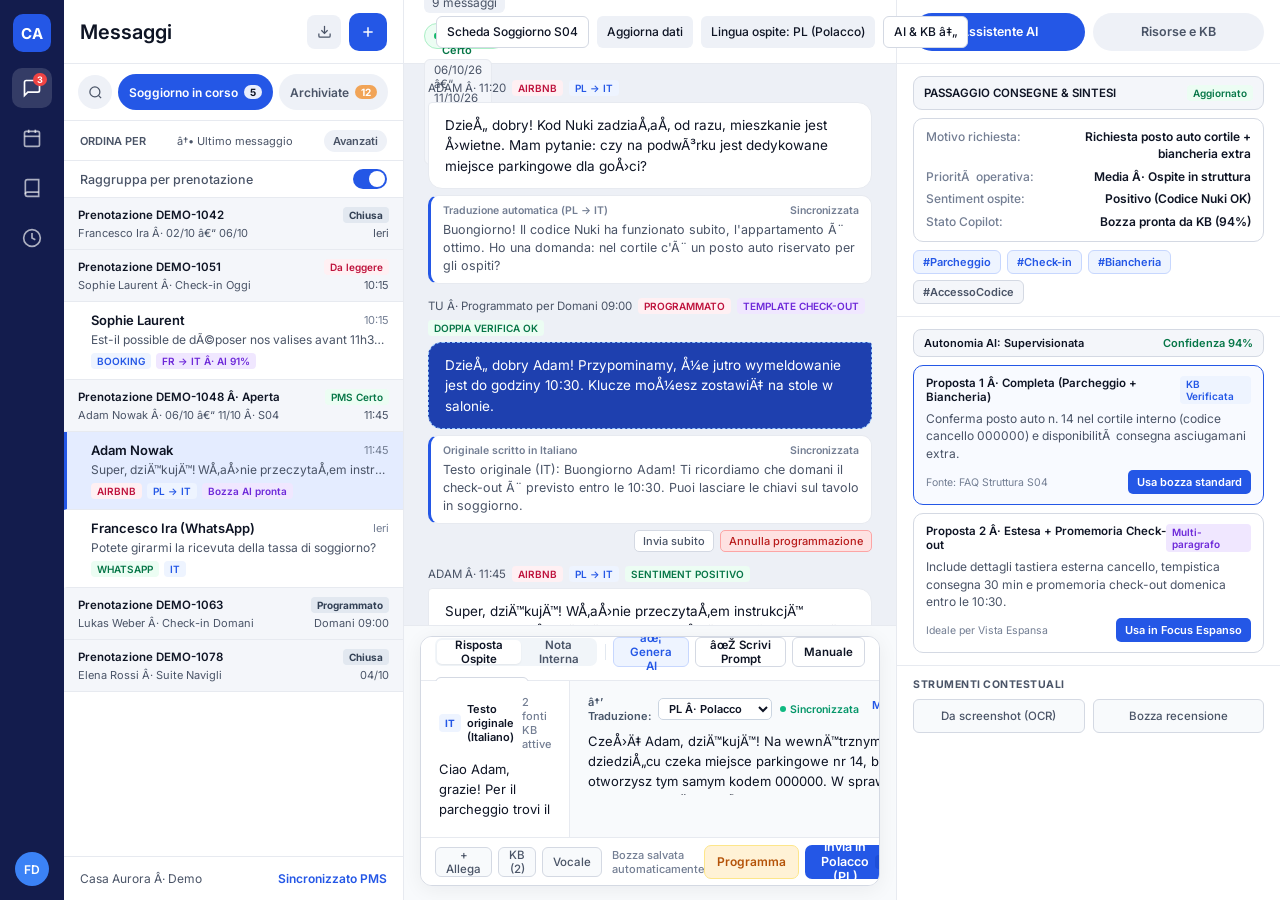
==== commit d85be433: "Remove top demo bar and static phone frames; implement native responsive mobile V2 UI" ====
--- a/index.html
+++ b/index.html
@@ -1,4 +1,4 @@
-<!DOCTYPE html>
+﻿<!DOCTYPE html>
 <html lang="it">
 <head>
   <meta charset="UTF-8" />
@@ -52,9 +52,10 @@
 
 body {
   font-family: var(--font);
-  background: #0F172A;
+  background: var(--bg-app);
   color: var(--text-primary);
   height: 100vh;
+  height: 100dvh;
   display: flex;
   flex-direction: column;
   overflow: hidden;
@@ -73,68 +74,6 @@
   transition: all 0.15s ease;
 }
 
-/* TOP DEMO SWITCHER BAR */
-.demo-topbar {
-  height: 44px;
-  background: #0B1120;
-  border-bottom: 1px solid #1E293B;
-  display: flex;
-  align-items: center;
-  justify-content: space-between;
-  padding: 0 16px;
-  color: #F8FAFC;
-  font-size: 12px;
-  flex-shrink: 0;
-  z-index: 100;
-}
-
-.demo-topbar-left, .demo-topbar-right {
-  display: flex;
-  align-items: center;
-  gap: 10px;
-}
-
-.demo-brand-badge {
-  background: rgba(36, 87, 230, 0.25);
-  border: 1px solid rgba(96, 165, 250, 0.35);
-  color: #93C5FD;
-  font-weight: 600;
-  padding: 3px 9px;
-  border-radius: 6px;
-  font-size: 11px;
-  letter-spacing: 0.2px;
-}
-
-.demo-mode-tabs {
-  display: flex;
-  background: #1E293B;
-  padding: 3px;
-  border-radius: 8px;
-  gap: 3px;
-}
-
-.demo-mode-tab {
-  color: #94A3B8;
-  font-size: 11.5px;
-  font-weight: 600;
-  padding: 4px 11px;
-  border-radius: 6px;
-}
-
-.demo-mode-tab:hover {
-  color: #F8FAFC;
-}
-
-.demo-mode-tab.active {
-  background: var(--brand);
-  color: #FFFFFF;
-}
-
-.demo-hint {
-  color: #94A3B8;
-  font-size: 11px;
-}
-
 /* WORKSPACE CONTAINER */
 .demo-stage {
   flex: 1;
@@ -142,15 +81,31 @@
   overflow: hidden;
   position: relative;
   background: var(--bg-app);
-}
-
-/* DESKTOP APP SHELL */
+  width: 100%;
+  height: 100%;
+}
+
+/* DESKTOP & MOBILE UNIFIED APP SHELL */
 .app-shell {
   display: flex;
   width: 100%;
   height: 100%;
   background: var(--bg-app);
   overflow: hidden;
+  position: relative;
+}
+
+/* MOBILE SCRIM BACKDROP (Hidden on desktop) */
+.mobile-backdrop {
+  display: none;
+  position: fixed;
+  inset: 0;
+  background: rgba(14, 20, 36, 0.55);
+  z-index: 90;
+}
+
+.mobile-backdrop.open {
+  display: block;
 }
 
 /* 1. FAR LEFT RAIL (64px) */
@@ -227,7 +182,7 @@
   justify-content: center;
 }
 
-/* 2. LEFT COLUMN: LISTA MESSAGGI (340px) */
+/* 2. LEFT COLUMN: LISTA MESSAGGI (340px on Desktop, Slide-over Drawer on Mobile) */
 .inbox-panel {
   width: 340px;
   background: var(--bg-surface);
@@ -235,7 +190,7 @@
   display: flex;
   flex-direction: column;
   flex-shrink: 0;
-  transition: width 0.2s ease;
+  transition: width 0.2s ease, transform 0.25s ease;
 }
 
 .inbox-panel.collapsed {
@@ -538,6 +493,7 @@
   background: var(--bg-app);
   min-width: 0;
   height: 100%;
+  position: relative;
 }
 
 .thread-header {
@@ -560,10 +516,20 @@
   flex-wrap: wrap;
 }
 
+.thread-guest-block {
+  display: flex;
+  align-items: center;
+  gap: 10px;
+}
+
 .thread-guest-name {
   font-size: 16px;
   font-weight: 600;
   color: var(--text-primary);
+}
+
+.thread-guest-sub-mobile {
+  display: none;
 }
 
 .msg-count-pill {
@@ -636,6 +602,15 @@
   background: #E2E8F0;
 }
 
+/* MOBILE SUB-BARS & PINNED CARDS (Hidden on Desktop) */
+.mobile-conv-statusbar,
+.mobile-handover-inline,
+.mobile-pinned-guest-context,
+.mobile-sheet-drag-handle,
+.mobile-copilot-inline-section {
+  display: none;
+}
+
 /* MESSAGES STREAM */
 .messages-stream {
   flex: 1;
@@ -752,7 +727,7 @@
   color: #B91C1C;
 }
 
-/* CENTRAL COMPOSER (V2 FULL-WIDTH ITALIAN EDITOR) */
+/* CENTRAL COMPOSER (V2 SPLIT BILINGUAL EDITOR) */
 .composer-wrapper {
   background: var(--bg-subtle);
   border-top: 1px solid var(--border);
@@ -797,6 +772,12 @@
   display: flex;
   align-items: center;
   gap: 8px;
+}
+
+.composer-ai-buttons-group {
+  display: flex;
+  align-items: center;
+  gap: 6px;
 }
 
 .channel-switch {
@@ -909,7 +890,7 @@
   font-weight: 600;
 }
 
-/* BILINGUAL SPLIT COMPOSER SURFACE (COL ORIGIN IT + COL TARGET LIVE TRANSLATION) */
+/* SPLIT BILINGUAL COMPOSER SURFACE (IT LEFT + LIVE TRANSLATION RIGHT ON DESKTOP, STACKED ON MOBILE) */
 .composer-split-surface {
   width: 100%;
   display: grid;
@@ -917,12 +898,33 @@
   background: var(--bg-surface);
 }
 
+.composer-card.note-mode .composer-split-surface {
+  grid-template-columns: 1fr;
+  background: #FFFBEB;
+}
+
+.composer-card.note-mode .composer-col-target {
+  display: none;
+}
+
 .composer-col-origin {
   padding: 14px 18px;
   display: flex;
   flex-direction: column;
   gap: 8px;
   background: var(--bg-surface);
+  border-right: 1px solid var(--border);
+}
+
+.composer-card.focus-expanded .composer-col-origin,
+.composer-card.focus-expanded .composer-col-target {
+  padding: 16px 20px;
+  gap: 10px;
+}
+
+.composer-card.note-mode .composer-col-origin {
+  background: #FFFBEB;
+  border-right: none;
 }
 
 .composer-col-target {
@@ -930,20 +932,7 @@
   display: flex;
   flex-direction: column;
   gap: 8px;
-  background: #F8FAFC;
-  border-left: 1px solid var(--border);
-}
-
-.composer-card.note-mode .composer-split-surface {
-  grid-template-columns: 1fr;
-}
-
-.composer-card.note-mode .composer-col-origin {
-  background: #FFFBEB;
-}
-
-.composer-card.note-mode .composer-col-target {
-  display: none;
+  background: var(--bg-subtle);
 }
 
 .editor-header-row {
@@ -951,6 +940,7 @@
   align-items: center;
   justify-content: space-between;
   min-height: 22px;
+  gap: 8px;
 }
 
 .editor-lang-group {
@@ -972,7 +962,7 @@
 }
 
 .editor-title-label {
-  font-size: 11.5px;
+  font-size: 11px;
   font-weight: 600;
   color: var(--text-primary);
 }
@@ -983,11 +973,12 @@
   color: var(--text-muted);
 }
 
-.composer-textarea {
+.composer-textarea,
+.translation-preview-textarea {
   width: 100%;
   min-height: 64px;
   resize: none;
-  font-size: 13.5px;
+  font-size: 13px;
   line-height: 1.55;
   color: var(--text-primary);
   outline: none;
@@ -996,25 +987,9 @@
   transition: min-height 0.2s ease;
 }
 
-.composer-card.focus-expanded .composer-textarea {
-  min-height: 136px;
-}
-
-.composer-col-target .translation-preview-textarea {
-  width: 100%;
-  min-height: 64px;
-  resize: none;
-  font-size: 13px;
-  line-height: 1.55;
-  color: #1E293B;
-  background: transparent;
-  outline: none;
-  border: none;
-  transition: min-height 0.2s ease;
-}
-
-.composer-card.focus-expanded .composer-col-target .translation-preview-textarea {
-  min-height: 136px;
+.composer-card.focus-expanded .composer-textarea,
+.composer-card.focus-expanded .translation-preview-textarea {
+  min-height: 140px;
 }
 
 /* COMPOSER BOTTOM BAR */
@@ -1053,6 +1028,10 @@
   color: var(--text-primary);
 }
 
+.mobile-only-tool {
+  display: none;
+}
+
 .schedule-btn {
   height: 34px;
   padding: 0 12px;
@@ -1084,7 +1063,7 @@
   background: var(--brand-hover);
 }
 
-/* 4. RIGHT SIDEBAR: PANNELLO AI & PREVIEW TRADUZIONE IN USCITA (384px) */
+/* 4. RIGHT SIDEBAR: PANNELLO AI & CONTESTO OPERATIVO (384px) */
 .ai-sidebar {
   width: 384px;
   background: var(--bg-surface);
@@ -1093,7 +1072,7 @@
   flex-direction: column;
   flex-shrink: 0;
   height: 100%;
-  transition: width 0.2s ease;
+  transition: width 0.2s ease, transform 0.25s ease;
 }
 
 .ai-sidebar.collapsed {
@@ -1279,24 +1258,6 @@
   color: #FFFFFF;
   font-size: 11px;
   font-weight: 600;
-}
-
-/* PINNED BOTTOM SECTION IN RIGHT SIDEBAR: SEZIONE TRADUZIONE IN USCITA */
-.translation-preview-section {
-  background: var(--bg-subtle);
-  border-top: 1px solid var(--border-strong);
-  padding: 12px 16px;
-  display: flex;
-  flex-direction: column;
-  gap: 8px;
-  flex-shrink: 0;
-}
-
-.translation-preview-header {
-  display: flex;
-  align-items: center;
-  justify-content: space-between;
-  gap: 6px;
 }
 
 .translation-target-selector {
@@ -1343,111 +1304,22 @@
 }
 
 .btn-edit-pl {
-  height: 20px;
-  padding: 0 6px;
+  height: 22px;
+  padding: 0 7px;
   border-radius: 4px;
-  background: #FFFFFF;
-  border: 1px solid var(--border-strong);
-  font-size: 10px;
+  background: transparent;
+  font-size: 11px;
   font-weight: 600;
-  color: #475569;
+  color: var(--brand);
+}
+
+.btn-edit-pl:hover {
+  background: var(--brand-soft);
 }
 
 .btn-edit-pl.editing {
   background: var(--brand);
   color: #FFFFFF;
-  border-color: var(--brand);
-}
-
-.translation-preview-box {
-  background: #FFFFFF;
-  border: 1px solid var(--border-strong);
-  border-radius: 10px;
-  padding: 10px 12px;
-}
-
-.translation-preview-textarea {
-  width: 100%;
-  min-height: 76px;
-  resize: none;
-  font-size: 12px;
-  line-height: 1.5;
-  color: #1E293B;
-  background: transparent;
-  outline: none;
-}
-
-.composer-Expanded-sync .translation-preview-textarea {
-  min-height: 126px;
-}
-
-/* MOBILE 3-SCREENS OVERVIEW & SIMULATOR */
-.mobile-overview-stage {
-  display: none;
-  width: 100%;
-  height: 100%;
-  overflow: auto;
-  background: #0F172A;
-  padding: 24px;
-  gap: 28px;
-  align-items: flex-start;
-  justify-content: center;
-  flex-wrap: wrap;
-}
-
-.mobile-stage-active .app-shell {
-  display: none;
-}
-
-.mobile-stage-active .mobile-overview-stage {
-  display: flex;
-}
-
-.phone-frame {
-  width: 390px;
-  height: 844px;
-  background: var(--bg-muted);
-  border-radius: 28px;
-  border: 6px solid #1E293B;
-  box-shadow: 0 20px 50px rgba(0, 0, 0, 0.45);
-  display: flex;
-  flex-direction: column;
-  overflow: hidden;
-  position: relative;
-  flex-shrink: 0;
-}
-
-.phone-caption {
-  color: #94A3B8;
-  font-size: 12px;
-  font-weight: 600;
-  margin-bottom: 8px;
-  text-align: center;
-}
-
-.mobile-top-header {
-  background: var(--bg-mobile-header);
-  color: #FFFFFF;
-  padding: 10px 16px 12px;
-  display: flex;
-  flex-direction: column;
-  gap: 8px;
-  flex-shrink: 0;
-}
-
-.mobile-status-bar {
-  display: flex;
-  justify-content: space-between;
-  font-size: 12px;
-  font-weight: 600;
-  opacity: 0.9;
-}
-
-.mobile-nav-row {
-  display: flex;
-  align-items: center;
-  justify-content: space-between;
-  gap: 10px;
 }
 
 /* MODAL FOR PROGRAMMABLE MESSAGES */
@@ -1479,67 +1351,430 @@
   gap: 14px;
 }
 
-/* NATIVE RESPONSIVE MEDIA QUERY (< 1024px) */
-@media (max-width: 1024px) {
-  .nav-rail { display: none; }
+/* ==========================================================================
+   TRUE MOBILE V2 RESPONSIVE TRANSFORMATION (<= 900px)
+   Matches Figma Mobile V2 Screens:
+   - 1:27 (Chat Â· Drawer navigazione aperto)
+   - 1:446 (Chat Â· Conversazione Standard)
+   - 1:320 (Chat Â· Composer Focus Espanso & Copilot KB Bottom Sheet)
+   ========================================================================== */
+@media (max-width: 900px) {
+  .nav-rail {
+    display: none;
+  }
+
+  /* Left Slide-over Drawer (1:90 Drawer navigazione) */
   .inbox-panel {
-    position: absolute;
+    position: fixed;
     left: 0;
     top: 0;
     bottom: 0;
-    z-index: 50;
-    box-shadow: var(--shadow-modal);
-  }
+    width: 335px;
+    max-width: 86vw;
+    z-index: 110;
+    box-shadow: 8px 0 32px rgba(14, 20, 36, 0.28);
+    transform: translateX(0);
+  }
+
+  .inbox-panel.collapsed {
+    width: 335px;
+    transform: translateX(-105%);
+    pointer-events: none;
+  }
+
+  .inbox-header {
+    background: var(--bg-mobile-header);
+    border-bottom: none;
+    height: 60px;
+  }
+
+  .inbox-title {
+    color: #FFFFFF;
+    font-size: 18px;
+  }
+
+  .inbox-header .icon-btn {
+    background: rgba(255, 255, 255, 0.14);
+    color: #FFFFFF;
+  }
+
+  /* Right Slide-over Drawer for full KB & AI */
   .ai-sidebar {
-    position: absolute;
+    position: fixed;
     right: 0;
     top: 0;
     bottom: 0;
-    z-index: 50;
-    width: 340px;
-    box-shadow: var(--shadow-modal);
-  }
+    width: 350px;
+    max-width: 90vw;
+    z-index: 110;
+    box-shadow: -8px 0 32px rgba(14, 20, 36, 0.28);
+    transform: translateX(0);
+  }
+
+  .ai-sidebar.collapsed {
+    width: 350px;
+    transform: translateX(105%);
+    pointer-events: none;
+  }
+
+  /* Mobile Top Header (#131C4D - Intestazione ospite 1:447) */
+  .thread-header {
+    background: var(--bg-mobile-header);
+    color: #FFFFFF;
+    height: 58px;
+    padding: 0 12px;
+    border-bottom: none;
+    gap: 8px;
+  }
+
+  .thread-header-left {
+    flex: 1;
+    flex-wrap: nowrap;
+    gap: 10px;
+  }
+
+  .thread-header .icon-btn {
+    background: rgba(255, 255, 255, 0.12);
+    color: #FFFFFF;
+    width: 36px;
+    height: 36px;
+    border-radius: 9px;
+    flex-shrink: 0;
+  }
+
+  .thread-guest-block {
+    display: flex;
+    flex-direction: column;
+    align-items: flex-start;
+    gap: 1px;
+    min-width: 0;
+  }
+
+  .thread-guest-name {
+    color: #FFFFFF;
+    font-size: 15px;
+    font-weight: 600;
+    white-space: nowrap;
+    overflow: hidden;
+    text-overflow: ellipsis;
+  }
+
+  .thread-guest-sub-mobile {
+    display: block;
+    font-size: 11px;
+    color: rgba(255, 255, 255, 0.78);
+    white-space: nowrap;
+    overflow: hidden;
+    text-overflow: ellipsis;
+  }
+
+  /* Hide desktop-only header pills inside the navy top bar */
+  .thread-header .msg-count-pill,
+  .thread-header .pms-badge,
+  .thread-header .stay-dates-pill,
+  .thread-header .desktop-only-chip {
+    display: none;
+  }
+
+  .thread-header-right .header-chip-btn {
+    background: rgba(255, 255, 255, 0.14);
+    border: 1px solid rgba(255, 255, 255, 0.22);
+    color: #FFFFFF;
+    height: 34px;
+    padding: 0 10px;
+    font-size: 11.5px;
+  }
+
+  /* Mobile Conversation Status Sub-bar (1:467 Stato conversazione) */
+  .mobile-conv-statusbar {
+    display: flex;
+    align-items: center;
+    justify-content: space-between;
+    padding: 7px 12px;
+    background: var(--bg-surface);
+    border-bottom: 1px solid var(--border);
+    flex-shrink: 0;
+    gap: 6px;
+  }
+
+  .thread-column.mobile-focus-mode .mobile-conv-statusbar {
+    display: none;
+  }
+
+  /* Mobile Pinned Guest Context in Focus Expanded Mode (1:341 Contesto Ospite Fissato) */
+  .thread-column.mobile-focus-mode .mobile-pinned-guest-context {
+    display: flex;
+    flex-direction: column;
+    gap: 5px;
+    padding: 8px 12px;
+    background: var(--bg-app);
+    flex-shrink: 0;
+  }
+
+  .mobile-pinned-header {
+    display: flex;
+    align-items: center;
+    justify-content: space-between;
+    font-size: 10px;
+    font-weight: 700;
+    color: #475569;
+    letter-spacing: 0.2px;
+  }
+
+  .mobile-pinned-card {
+    background: #FFFFFF;
+    border: 1px solid #CBD5E1;
+    border-radius: 10px;
+    padding: 8px 10px;
+    display: flex;
+    flex-direction: column;
+    gap: 6px;
+    font-size: 11.5px;
+    line-height: 1.4;
+    color: #1E293B;
+  }
+
+  /* Collapse full messages stream when Bottom Sheet Focus is expanded on mobile (1:320) */
+  .thread-column.mobile-focus-mode .messages-stream {
+    display: none;
+  }
+
+  /* Messages Stream & Inline Handover Card on Mobile Standard View (1:482) */
+  .messages-stream {
+    padding: 10px 12px;
+    gap: 10px;
+  }
+
+  .mobile-handover-inline {
+    display: flex;
+    flex-direction: column;
+    gap: 6px;
+    background: #FFFFFF;
+    border: 1px solid var(--border-strong);
+    border-radius: 10px;
+    padding: 9px 11px;
+    flex-shrink: 0;
+  }
+
+  .msg-row {
+    max-width: 100%;
+  }
+
+  .msg-bubble {
+    padding: 10px 13px;
+    font-size: 13px;
+  }
+
+  /* Mobile Standard Composer (1:520 Composer Mobile Â· Senior UI v2) */
+  .composer-wrapper {
+    padding: 0;
+    background: transparent;
+    border-top: none;
+  }
+
+  .composer-card {
+    border-radius: 0;
+    border-left: none;
+    border-right: none;
+    border-bottom: none;
+  }
+
+  /* Mobile Bottom Sheet Focus Expanded (1:364 Bottom Sheet Focus Â· Senior Mobile UI v2) */
+  .thread-column.mobile-focus-mode .composer-wrapper {
+    flex: 1;
+    display: flex;
+    flex-direction: column;
+    min-height: 0;
+  }
+
+  .composer-card.focus-expanded {
+    flex: 1;
+    border-top-left-radius: 20px;
+    border-top-right-radius: 20px;
+    border-top: 1px solid #CBD5E1;
+    box-shadow: 0 -8px 30px rgba(14, 20, 36, 0.12);
+    display: flex;
+    flex-direction: column;
+    overflow-y: auto;
+  }
+
+  .composer-card.focus-expanded .mobile-sheet-drag-handle {
+    display: flex;
+    justify-content: center;
+    padding: 8px 0 2px;
+    background: var(--bg-surface);
+    flex-shrink: 0;
+  }
+
+  .drag-pill {
+    width: 36px;
+    height: 4px;
+    border-radius: 99px;
+    background: #CBD5E1;
+  }
+
+  .composer-topbar {
+    height: auto;
+    padding: 8px 12px;
+    gap: 8px;
+  }
+
+  .composer-topbar-left {
+    width: 100%;
+    flex-wrap: wrap;
+    justify-content: space-between;
+  }
+
+  .composer-topbar .v-divider {
+    display: none;
+  }
+
+  /* Hide the 3 AI buttons in mobile compact standard mode; show them as a 3-column bar in Focus Bottom Sheet */
+  .composer-ai-buttons-group {
+    display: none;
+  }
+
+  .composer-card.focus-expanded .composer-ai-buttons-group {
+    display: flex;
+    width: 100%;
+    gap: 6px;
+    order: 3;
+    padding-top: 4px;
+  }
+
+  .composer-card.focus-expanded .composer-ai-buttons-group .ai-action-btn {
+    flex: 1;
+    justify-content: center;
+    height: 30px;
+    padding: 0 6px;
+    font-size: 11px;
+  }
+
+  /* Stacked IT + Target Language Split Surface on Mobile */
   .composer-split-surface {
     grid-template-columns: 1fr;
   }
+
+  .composer-card.focus-expanded .composer-split-surface {
+    margin: 6px 12px;
+    width: calc(100% - 24px);
+    border: 1.5px solid var(--brand);
+    border-radius: 10px;
+    overflow: hidden;
+    flex-shrink: 0;
+  }
+
+  .composer-col-origin {
+    padding: 10px 12px;
+    border-right: none;
+    border-bottom: 1px solid var(--border);
+  }
+
   .composer-col-target {
-    border-left: none;
-    border-top: 1px solid var(--border);
-  }
-}
-
-</style>
+    padding: 8px 12px;
+  }
+
+  .composer-textarea {
+    min-height: 52px;
+    font-size: 12.5px;
+  }
+
+  .translation-preview-textarea {
+    min-height: 42px;
+    font-size: 12px;
+  }
+
+  .composer-card.focus-expanded .composer-textarea {
+    min-height: 76px;
+  }
+
+  .composer-card.focus-expanded .translation-preview-textarea {
+    min-height: 68px;
+  }
+
+  /* Mobile Inline Copilot & Autonomy Section inside Focus Bottom Sheet (1:406) */
+  .composer-card.focus-expanded .mobile-copilot-inline-section {
+    display: flex;
+    flex-direction: column;
+    gap: 6px;
+    padding: 4px 12px 8px;
+    flex-shrink: 0;
+  }
+
+  .mobile-copilot-card {
+    background: var(--bg-subtle);
+    border: 1px solid #E2E8F0;
+    border-radius: 9px;
+    padding: 7px 10px;
+    display: flex;
+    flex-direction: column;
+    gap: 6px;
+  }
+
+  .mobile-copilot-row {
+    display: flex;
+    align-items: center;
+    justify-content: space-between;
+    gap: 6px;
+    font-size: 11px;
+  }
+
+  /* Thumb Zone Bottom Bar (1:547 / 1:429) */
+  .composer-bottombar {
+    height: auto;
+    padding: 8px 12px;
+    margin-top: auto;
+    gap: 6px;
+    flex-wrap: nowrap;
+  }
+
+  .composer-tools-left {
+    gap: 4px;
+    overflow-x: auto;
+  }
+
+  .composer-tools-left .desktop-autosave-hint {
+    display: none;
+  }
+
+  .mobile-only-tool {
+    display: inline-flex;
+  }
+
+  .tool-chip-btn {
+    height: 30px;
+    padding: 0 8px;
+    font-size: 11px;
+    white-space: nowrap;
+  }
+
+  .schedule-btn {
+    height: 32px;
+    padding: 0 8px;
+    font-size: 11px;
+  }
+
+  .send-btn {
+    height: 32px;
+    padding: 0 12px;
+    font-size: 11.5px;
+    white-space: nowrap;
+  }
+}
+
+  </style>
 </head>
 <body>
-
-  <!-- BARRA SUPERIORE SWITCHER DEMO PER DARIO -->
-  <header class="demo-topbar">
-    <div class="demo-topbar-left">
-      <span class="demo-brand-badge">PROPOSTA V2 OTTIMIZZATA</span>
-      <div class="demo-mode-tabs">
-        <button class="demo-mode-tab active" data-mode="desktop-standard" onclick="setDemoStageMode('desktop-standard')">
-          Frame A · Vista Standard (Desktop)
-        </button>
-        <button class="demo-mode-tab" data-mode="desktop-focus" onclick="setDemoStageMode('desktop-focus')">
-          Frame B · Vista Focus Espansa (Desktop)
-        </button>
-        <button class="demo-mode-tab" data-mode="mobile-overview" onclick="setDemoStageMode('mobile-overview')">
-          Mobile · 3 Viste V2 Ottimizzate
-        </button>
-      </div>
-    </div>
-    <div class="demo-topbar-right">
-      <span class="demo-hint">Composer Centrale Split Bilingue (IT + Traduzione Live affiancata) · Sidebar Destra Assistente AI & KB</span>
-    </div>
-  </header>
-
   <!-- CONTENITORE PRINCIPALE -->
   <main class="demo-stage" id="demoStage">
 
-    <!-- ======================= DESKTOP RESPONSIVE SHELL ======================= -->
+    <!-- ======================= DESKTOP & MOBILE RESPONSIVE SHELL ======================= -->
     <div class="app-shell">
 
-      <!-- 1. NAVIGAZIONE LATERALE (64px) -->
+      <!-- Scrim Backdrop per Drawer Mobile -->
+      <div class="mobile-backdrop" id="mobileBackdrop" onclick="closeMobileDrawers()"></div>
+
+      <!-- 1. NAVIGAZIONE LATERALE DESKTOP (64px) -->
       <nav class="nav-rail">
         <div class="nav-rail-top">
           <div class="rail-logo">CA</div>
@@ -1562,7 +1797,7 @@
         </div>
       </nav>
 
-      <!-- 2. LISTA MESSAGGI (340px) -->
+      <!-- 2. LISTA MESSAGGI (340px Desktop / Drawer Navigazione su Mobile) -->
       <aside class="inbox-panel" id="inboxPanel">
         <div class="inbox-header">
           <span class="inbox-title">Messaggi</span>
@@ -1596,7 +1831,7 @@
 
         <div class="inbox-sort-row">
           <span style="font-weight:600;">ORDINA PER</span>
-          <span>↕ Ultimo messaggio</span>
+          <span>â†• Ultimo messaggio</span>
           <span style="background:#EEF1F7;padding:4px 9px;border-radius:14px;font-weight:600;">Avanzati</span>
         </div>
 
@@ -1613,7 +1848,7 @@
               <span class="booking-code-badge">Chiusa</span>
             </div>
             <div class="booking-group-sub">
-              <span>Francesco Ira · 02/10 – 06/10</span>
+              <span>Francesco Ira Â· 02/10 â€“ 06/10</span>
               <span>Ieri</span>
             </div>
           </div>
@@ -1625,7 +1860,7 @@
               <span class="mini-badge channel">Da leggere</span>
             </div>
             <div class="booking-group-sub">
-              <span>Sophie Laurent · Check-in Oggi</span>
+              <span>Sophie Laurent Â· Check-in Oggi</span>
               <span>10:15</span>
             </div>
           </div>
@@ -1634,21 +1869,21 @@
               <span class="conv-guest-name">Sophie Laurent</span>
               <span class="conv-time">10:15</span>
             </div>
-            <div class="conv-preview">Est-il possible de déposer nos valises avant 11h30 ?</div>
+            <div class="conv-preview">Est-il possible de dÃ©poser nos valises avant 11h30 ?</div>
             <div class="conv-badges">
               <span class="mini-badge booking">BOOKING</span>
-              <span class="mini-badge ai">FR -> IT · AI 91%</span>
+              <span class="mini-badge ai">FR -> IT Â· AI 91%</span>
             </div>
           </div>
 
           <!-- Gruppo DEMO-1048 (Aperta e Selezionata) -->
           <div class="booking-group-header" onclick="selectConversation('adam')">
             <div class="booking-group-top">
-              <span>Prenotazione DEMO-1048 · Aperta</span>
+              <span>Prenotazione DEMO-1048 Â· Aperta</span>
               <span class="mini-badge pms">PMS Certo</span>
             </div>
             <div class="booking-group-sub">
-              <span>Adam Nowak · 06/10 – 11/10 · S04</span>
+              <span>Adam Nowak Â· 06/10 â€“ 11/10 Â· S04</span>
               <span>11:45</span>
             </div>
           </div>
@@ -1657,7 +1892,7 @@
               <span class="conv-guest-name">Adam Nowak</span>
               <span class="conv-time">11:45</span>
             </div>
-            <div class="conv-preview">Super, dziękuję! Właśnie przeczytałem instrukcję...</div>
+            <div class="conv-preview">Super, dziÄ™kujÄ™! WÅ‚aÅ›nie przeczytaÅ‚em instrukcjÄ™...</div>
             <div class="conv-badges">
               <span class="mini-badge channel">AIRBNB</span>
               <span class="mini-badge booking">PL -> IT</span>
@@ -1683,7 +1918,7 @@
               <span class="booking-code-badge">Programmato</span>
             </div>
             <div class="booking-group-sub">
-              <span>Lukas Weber · Check-in Domani</span>
+              <span>Lukas Weber Â· Check-in Domani</span>
               <span>Domani 09:00</span>
             </div>
           </div>
@@ -1693,25 +1928,28 @@
               <span class="booking-code-badge">Chiusa</span>
             </div>
             <div class="booking-group-sub">
-              <span>Elena Rossi · Suite Navigli</span>
+              <span>Elena Rossi Â· Suite Navigli</span>
               <span>04/10</span>
             </div>
           </div>
         </div>
 
         <div class="inbox-footer">
-          <span>Casa Aurora · Demo</span>
+          <span>Casa Aurora Â· Demo</span>
           <span style="font-weight:600;color:var(--brand);">Sincronizzato PMS</span>
         </div>
       </aside>
 
-      <!-- 3. COLONNA CENTRALE: THREAD + COMPOSER A TUTTA LARGHEZZA -->
-      <section class="thread-column">
-        <!-- Intestazione Thread -->
+      <!-- 3. COLONNA CENTRALE: THREAD + COMPOSER SPLIT BILINGUE -->
+      <section class="thread-column" id="threadColumn">
+        <!-- Intestazione Thread (Bianca su Desktop, Navy #131C4D su Mobile come da Figma) -->
         <header class="thread-header">
           <div class="thread-header-left">
-            <button class="icon-btn" title="Mostra/Nascondi Lista" onclick="toggleLeftSidebar()">☰</button>
-            <span class="thread-guest-name" id="threadGuestName">Adam Nowak</span>
+            <button class="icon-btn" title="Mostra/Nascondi Lista" onclick="toggleLeftSidebar()">â˜°</button>
+            <div class="thread-guest-block">
+              <span class="thread-guest-name" id="threadGuestName">Adam Nowak</span>
+              <span class="thread-guest-sub-mobile" id="threadGuestSubMobile">06/10/26 â€“ 11/10/26 Â· App. Duomo Suite Â· S04</span>
+            </div>
             <span class="msg-count-pill">
               <span id="threadMsgCount">9</span> messaggi
             </span>
@@ -1719,24 +1957,51 @@
               <span class="pms-dot"></span>
               <span>Aggancio PMS Certo</span>
             </span>
-            <span class="stay-dates-pill" id="threadStayDates">06/10/26 – 11/10/26 · App. Duomo Suite · S04</span>
+            <span class="stay-dates-pill" id="threadStayDates">06/10/26 â€“ 11/10/26 Â· App. Duomo Suite Â· S04</span>
           </div>
           <div class="thread-header-right">
-            <button class="header-chip-btn outline">Scheda Soggiorno S04</button>
-            <button class="header-chip-btn" onclick="flashSyncBadge('Dati PMS aggiornati')">Aggiorna dati</button>
-            <button class="header-chip-btn" id="threadLangChip">Lingua ospite: PL (Polacco)</button>
+            <button class="header-chip-btn outline desktop-only-chip">Scheda Soggiorno S04</button>
+            <button class="header-chip-btn desktop-only-chip" onclick="flashSyncBadge('Dati PMS aggiornati')">Aggiorna dati</button>
+            <button class="header-chip-btn desktop-only-chip" id="threadLangChip">Lingua ospite: PL (Polacco)</button>
             <button class="header-chip-btn outline" onclick="toggleRightSidebar()" title="Mostra/Nascondi Pannello AI">
-              Pannello AI ⇄
+              AI & KB â‡„
             </button>
           </div>
         </header>
 
-        <!-- Flusso Messaggi (Rimane sempre visibile anche in Vista Focus Espansa) -->
+        <!-- Barra Stato Conversazione Mobile (1:467 Stato conversazione - visibile su mobile in vista standard) -->
+        <div class="mobile-conv-statusbar">
+          <span class="msg-count-pill"><span id="mobileMsgCount">9</span> messaggi</span>
+          <span class="pms-badge">
+            <span class="pms-dot"></span>
+            <span>Aggancio PMS Certo</span>
+          </span>
+          <div style="display:flex;align-items:center;gap:6px;">
+            <button class="icon-btn" style="width:26px;height:26px;font-size:12px;" onclick="flashSyncBadge('Dati aggiornati')">â†»</button>
+            <span class="mini-badge booking" id="mobileLangBadge">PL -> IT</span>
+          </div>
+        </div>
+
+        <!-- Contesto Ospite Fissato Mobile (1:341 Contesto Ospite Fissato - visibile su mobile quando Bottom Sheet Focus Ã¨ espanso) -->
+        <div class="mobile-pinned-guest-context" id="mobilePinnedGuestContext">
+          <div class="mobile-pinned-header">
+            <span>CONTESTO OSPITE FISSATO Â· DOMANDE DA EVADERE</span>
+            <span class="mini-badge channel" id="mobilePinnedChannelBadge">AIRBNB Â· PLâ†’IT</span>
+          </div>
+          <div class="mobile-pinned-card" id="mobilePinnedContextCard"></div>
+        </div>
+
+        <!-- Flusso Messaggi -->
         <div class="messages-stream" id="messagesStream"></div>
 
-        <!-- COMPOSER CENTRALE · TESTO ORIGINALE ITALIANO A TUTTA LARGHEZZA (100%) -->
+        <!-- COMPOSER CENTRALE SPLIT BILINGUE (Desktop: 2 colonne affiancate IT + PL | Mobile: Standard o Bottom Sheet Focus Espanso) -->
         <div class="composer-wrapper">
           <div class="composer-card" id="composerCard">
+
+            <!-- Drag Handle per Bottom Sheet Mobile Focus -->
+            <div class="mobile-sheet-drag-handle" onclick="toggleFocusView()">
+              <div class="drag-pill"></div>
+            </div>
 
             <!-- Barra Superiore Controlli -->
             <div class="composer-topbar">
@@ -1750,40 +2015,42 @@
                   </button>
                 </div>
                 <div class="v-divider"></div>
-                <button class="ai-action-btn primary-soft" onclick="insertProposal(state.focusExpanded ? 'full' : 'short')">
-                  ✦ Genera risposta AI
-                </button>
-                <button class="ai-action-btn" onclick="togglePromptBar()">
-                  ✎ Scrivi Prompt
-                </button>
-                <button class="ai-action-btn" onclick="document.getElementById('composerTextarea').focus()">
-                  Scrivi manualmente
-                </button>
+                <div class="composer-ai-buttons-group">
+                  <button class="ai-action-btn primary-soft" onclick="insertProposal(state.focusExpanded ? 'full' : 'short')">
+                    âœ¦ Genera AI
+                  </button>
+                  <button class="ai-action-btn" onclick="togglePromptBar()">
+                    âœŽ Scrivi Prompt
+                  </button>
+                  <button class="ai-action-btn" onclick="document.getElementById('composerTextarea').focus()">
+                    Manuale
+                  </button>
+                </div>
               </div>
               <div class="composer-topbar-right">
                 <button class="focus-toggle-btn" id="focusToggleBtn" onclick="toggleFocusView()">
-                  <span>⤢</span>
-                  <span>Espandi vista</span>
+                  <span>â¤¢</span>
+                  <span>Espandi</span>
                 </button>
               </div>
             </div>
 
             <!-- Barra Inline Prompt AI (quando clicchi "Scrivi Prompt") -->
             <div class="prompt-inline-bar" id="promptInlineBar">
-              <input type="text" id="promptInput" class="prompt-input" placeholder="Es: Aggiungi istruzioni orario check-out 10:30 o rendi il tono più formale..." onkeydown="if(event.key==='Enter') applyAiPrompt()" />
-              <button class="prompt-apply-btn" onclick="applyAiPrompt()">Applica alla bozza</button>
-            </div>
-
-            <!-- Superficie Split Scrittura e Traduzione (Colonna Origine IT + Colonna Destinazione Traduzione Live nel Composer) -->
+              <input type="text" id="promptInput" class="prompt-input" placeholder="Es: Aggiungi istruzioni orario check-out 10:30 o rendi il tono piÃ¹ formale..." onkeydown="if(event.key==='Enter') applyAiPrompt()" />
+              <button class="prompt-apply-btn" onclick="applyAiPrompt()">Applica</button>
+            </div>
+
+            <!-- Superficie Split Scrittura e Traduzione (IT + Traduzione Live) -->
             <div class="composer-split-surface">
-              <!-- Colonna Origine · Italiano -->
+              <!-- Colonna Origine Â· Italiano -->
               <div class="composer-col-origin">
                 <div class="editor-header-row">
                   <div class="editor-lang-group">
                     <span class="lang-badge-it">IT</span>
                     <span class="editor-title-label">Testo originale (Italiano)</span>
                   </div>
-                  <span class="editor-status-label">Editor attivo</span>
+                  <span class="editor-status-label">2 fonti KB attive</span>
                 </div>
                 <textarea
                   id="composerTextarea"
@@ -1793,16 +2060,16 @@
                 ></textarea>
               </div>
 
-              <!-- Colonna Destinazione · Traduzione Live -->
+              <!-- Colonna Destinazione Â· Traduzione Live -->
               <div class="composer-col-target">
                 <div class="editor-header-row">
                   <div class="translation-target-selector">
-                    <span>→ Traduzione in uscita:</span>
+                    <span>â†’ Traduzione:</span>
                     <select id="langSelectDropdown" class="lang-select-dropdown" onchange="flashSyncBadge('Lingua aggiornata')">
-                      <option value="PL">PL · Polacco</option>
-                      <option value="FR">FR · Francese</option>
-                      <option value="EN">EN · Inglese</option>
-                      <option value="DE">DE · Tedesco</option>
+                      <option value="PL">PL Â· Polacco</option>
+                      <option value="FR">FR Â· Francese</option>
+                      <option value="EN">EN Â· Inglese</option>
+                      <option value="DE">DE Â· Tedesco</option>
                     </select>
                   </div>
                   <div class="translation-sync-actions">
@@ -1821,20 +2088,39 @@
               </div>
             </div>
 
-            <!-- Barra Inferiore Strumenti e Invio -->
+            <!-- Sezione Copilot e Autonomia Mobile (1:406 - Visibile nel Bottom Sheet Focus Mobile) -->
+            <div class="mobile-copilot-inline-section">
+              <div class="mobile-copilot-card">
+                <div class="mobile-copilot-row">
+                  <span style="font-weight:600;color:var(--text-primary);">Autonomia: Suggerimento (Confidenza 94%)</span>
+                  <div style="display:flex;gap:4px;">
+                    <button class="msg-action-tiny" style="color:var(--success-text);border-color:var(--success-border);background:var(--success-bg);" onclick="flashSyncBadge('Feedback registrato')">Utile</button>
+                    <button class="msg-action-tiny" onclick="insertProposal('short')">Alt. Sintetica</button>
+                  </div>
+                </div>
+                <div class="mobile-copilot-row" style="border-top:1px solid #E2E8F0;padding-top:5px;">
+                  <button class="tool-chip-btn" style="flex:1;justify-content:center;height:26px;" onclick="flashSyncBadge('Analisi OCR pronta')">Da screenshot (OCR)</button>
+                  <button class="tool-chip-btn" style="flex:1;justify-content:center;height:26px;" onclick="insertProposal('full')">Recensione</button>
+                </div>
+              </div>
+            </div>
+
+            <!-- Barra Inferiore Strumenti e Invio (Thumb Zone su Mobile) -->
             <div class="composer-bottombar">
               <div class="composer-tools-left">
-                <button class="tool-chip-btn" onclick="flashSyncBadge('Selettore allegati aperto')">+ Allega file</button>
-                <button class="tool-chip-btn" onclick="setRightTab('kb')">Salva in KB</button>
-                <button class="tool-chip-btn" onclick="flashSyncBadge('Dettatura vocale pronta')">Dettatura vocale</button>
-                <span style="font-size:11px;font-weight:500;color:var(--text-muted);margin-left:4px;">Bozza salvata automaticamente</span>
+                <button class="tool-chip-btn" onclick="flashSyncBadge('Selettore allegati aperto')">+ Allega</button>
+                <button class="tool-chip-btn mobile-only-tool" onclick="setRightTab('kb')"># Tag</button>
+                <button class="tool-chip-btn mobile-only-tool" onclick="setRightTab('kb')">/ Pronti</button>
+                <button class="tool-chip-btn" onclick="setRightTab('kb')">KB (2)</button>
+                <button class="tool-chip-btn" onclick="flashSyncBadge('Dettatura vocale pronta')">Vocale</button>
+                <span class="desktop-autosave-hint" style="font-size:11px;font-weight:500;color:var(--text-muted);margin-left:4px;">Bozza salvata automaticamente</span>
               </div>
               <div class="composer-actions-right">
-                <button class="schedule-btn" onclick="openScheduleModal()">
-                  Programma invio · Orario OK
+                <button class="schedule-btn" onclick="openScheduleModal()" title="Programma invio">
+                  Programma
                 </button>
                 <button class="send-btn" id="mainSendBtn" onclick="sendCurrentMessage()">
-                  Invia in Polacco (PL) ⌘↵
+                  Invia in Polacco (PL) âŒ˜â†µ
                 </button>
               </div>
             </div>
@@ -1843,7 +2129,7 @@
         </div>
       </section>
 
-      <!-- 4. SIDEBAR DI DESTRA: PANNELLO AI & CONTESTO OPERATIVO (384px) -->
+      <!-- 4. SIDEBAR DI DESTRA: PANNELLO AI & CONTESTO OPERATIVO (384px Desktop / Drawer su Mobile) -->
       <aside class="ai-sidebar" id="aiSidebar">
         <!-- Intestazione Tabs -->
         <div class="ai-sidebar-header">
@@ -1869,8 +2155,8 @@
                 <span class="handover-val" id="hoMotivo">Richiesta posto auto cortile + biancheria extra</span>
               </div>
               <div class="handover-row">
-                <span class="handover-label">Priorità operativa:</span>
-                <span class="handover-val" id="hoUrgenza">Media · Ospite in struttura</span>
+                <span class="handover-label">PrioritÃ  operativa:</span>
+                <span class="handover-val" id="hoUrgenza">Media Â· Ospite in struttura</span>
               </div>
               <div class="handover-row">
                 <span class="handover-label">Sentiment ospite:</span>
@@ -1898,11 +2184,11 @@
 
             <div class="proposal-card selected" onclick="insertProposal('short')">
               <div class="proposal-top">
-                <span>Proposta 1 · Completa (Parcheggio + Biancheria)</span>
+                <span>Proposta 1 Â· Completa (Parcheggio + Biancheria)</span>
                 <span class="mini-badge booking">KB Verificata</span>
               </div>
               <div class="proposal-text">
-                Conferma posto auto n. 14 nel cortile interno (codice cancello 000000) e disponibilità consegna asciugamani extra.
+                Conferma posto auto n. 14 nel cortile interno (codice cancello 000000) e disponibilitÃ  consegna asciugamani extra.
               </div>
               <div class="proposal-footer">
                 <span style="font-size:10.5px;color:var(--text-muted);">Fonte: FAQ Struttura S04</span>
@@ -1912,7 +2198,7 @@
 
             <div class="proposal-card" onclick="insertProposal('full')">
               <div class="proposal-top">
-                <span>Proposta 2 · Estesa + Promemoria Check-out</span>
+                <span>Proposta 2 Â· Estesa + Promemoria Check-out</span>
                 <span class="mini-badge ai">Multi-paragrafo</span>
               </div>
               <div class="proposal-text">
@@ -1939,7 +2225,7 @@
           </div>
         </div>
 
-        <!-- Contenuto Scorrevole Superiore: Tab 2 (Risorse e KB - come in Frame B) -->
+        <!-- Contenuto Scorrevole Superiore: Tab 2 (Risorse e KB) -->
         <div class="ai-sidebar-scroll" id="rightContentKb" style="display:none;">
           <!-- Sezione Knowledge Base -->
           <div class="ai-section">
@@ -1949,14 +2235,14 @@
             </div>
             <div class="proposal-card" onclick="insertProposal('kb-parking')">
               <div class="proposal-top">
-                <span>KB · Parcheggio Cortile Interno S04</span>
+                <span>KB Â· Parcheggio Cortile Interno S04</span>
                 <button class="btn-use-proposal">Inserisci</button>
               </div>
               <div class="proposal-text">Posto auto n. 14 riservato nel cortile. Apertura cancello con codice 000000.</div>
             </div>
             <div class="proposal-card" onclick="insertProposal('kb-towels')">
               <div class="proposal-top">
-                <span>KB · Biancheria e Asciugamani Extra</span>
+                <span>KB Â· Biancheria e Asciugamani Extra</span>
                 <button class="btn-use-proposal">Inserisci</button>
               </div>
               <div class="proposal-text">Consegna set extra in appartamento entro 30 minuti su richiesta in chat.</div>
@@ -1964,7 +2250,7 @@
             <div class="handover-card" style="background:var(--bg-muted);">
               <div style="font-weight:600;font-size:11.5px;">Nuova FAQ Rilevata dalla conversazione</div>
               <div style="font-size:11px;color:var(--text-secondary);">Salvare la risposta sul codice cancello cortile + posto n. 14 nella Knowledge Base di Casa Aurora?</div>
-              <button class="ai-action-btn primary-soft" style="justify-content:center;margin-top:2px;" onclick="this.textContent='✓ Salvata in Knowledge Base'">
+              <button class="ai-action-btn primary-soft" style="justify-content:center;margin-top:2px;" onclick="this.textContent='âœ“ Salvata in Knowledge Base'">
                 + Salva risposta in Knowledge Base
               </button>
             </div>
@@ -2017,189 +2303,17 @@
 
     </div>
 
-    <!-- ======================= VISTA MOBILE (3 SCHERMATE V2 OTTIMIZZATA) ======================= -->
-    <div class="mobile-overview-stage">
-
-      <!-- SCHERMATA MOBILE 1: DRAWER NAVIGAZIONE APERTO -->
-      <div>
-        <div class="phone-caption">1. Mobile · Drawer Navigazione & Prenotazioni</div>
-        <div class="phone-frame">
-          <div class="mobile-top-header">
-            <div class="mobile-status-bar"><span>9:41</span><span>5G · 100%</span></div>
-            <div class="mobile-nav-row">
-              <span style="font-weight:700;font-size:16px;">Messaggi · Casa Aurora</span>
-              <span class="mini-badge booking">5 Attive</span>
-            </div>
-          </div>
-          <div style="padding:10px 12px;background:#FFF;border-bottom:1px solid var(--border);display:flex;gap:6px;">
-            <span class="filter-pill active" style="height:30px;font-size:11px;">Soggiorno in corso (5)</span>
-            <span class="filter-pill" style="height:30px;font-size:11px;">Archiviate (12)</span>
-          </div>
-          <div style="flex:1;overflow-y:auto;background:#FFF;">
-            <div class="booking-group-header">
-              <div class="booking-group-top"><span>DEMO-1048 · Aperta</span><span class="mini-badge pms">PMS Certo</span></div>
-              <div class="booking-group-sub"><span>Adam Nowak · 06/10 – 11/10</span><span>11:45</span></div>
-            </div>
-            <div class="conv-item active" onclick="setDemoStageMode('desktop-standard')">
-              <div class="conv-item-top"><span class="conv-guest-name">Adam Nowak</span><span class="conv-time">11:45</span></div>
-              <div class="conv-preview">Super, dziękuję! Właśnie przeczytałem...</div>
-              <div class="conv-badges"><span class="mini-badge channel">AIRBNB</span><span class="mini-badge booking">PL -> IT</span></div>
-            </div>
-            <div class="booking-group-header">
-              <div class="booking-group-top"><span>DEMO-1051 · Da leggere</span><span class="mini-badge channel">Oggi</span></div>
-              <div class="booking-group-sub"><span>Sophie Laurent · Suite Brera</span><span>10:15</span></div>
-            </div>
-            <div class="conv-item" onclick="selectConversation('sophie'); setDemoStageMode('desktop-standard')">
-              <div class="conv-item-top"><span class="conv-guest-name">Sophie Laurent</span><span class="conv-time">10:15</span></div>
-              <div class="conv-preview">Est-il possible de déposer nos valises...</div>
-              <div class="conv-badges"><span class="mini-badge booking">BOOKING</span><span class="mini-badge ai">FR -> IT</span></div>
-            </div>
-          </div>
-        </div>
-      </div>
-
-      <!-- SCHERMATA MOBILE 2: CHAT + COMPOSER COMPATTO -->
-      <div>
-        <div class="phone-caption">2. Mobile · Chat & Composer Standard</div>
-        <div class="phone-frame">
-          <div class="mobile-top-header">
-            <div class="mobile-status-bar"><span>9:41</span><span>5G · 100%</span></div>
-            <div class="mobile-nav-row">
-              <span>☰</span>
-              <div style="flex:1;">
-                <div style="font-weight:600;font-size:15px;">Adam Nowak</div>
-                <div style="font-size:11px;opacity:0.75;">06/10/26 – 11/10/26 · Aggancio PMS Certo</div>
-              </div>
-              <span>⋮</span>
-            </div>
-          </div>
-          <div style="padding:6px 12px;background:#FFF;border-bottom:1px solid var(--border);display:flex;justify-content:space-between;align-items:center;">
-            <span class="msg-count-pill">9 messaggi</span>
-            <span class="pms-badge"><span class="pms-dot"></span>Aggancio PMS Certo</span>
-            <span class="mini-badge booking">PL -> IT</span>
-          </div>
-          <div style="flex:1;padding:8px 10px;overflow-y:auto;display:flex;flex-direction:column;gap:8px;background:var(--bg-app);">
-            <div class="handover-card" style="padding:8px 10px;">
-              <div style="font-size:10.5px;font-weight:700;color:var(--brand);">PASSAGGIO CONSEGNE · 2 DOMANDE</div>
-              <div style="font-size:11px;color:var(--text-secondary);">1. Posto auto cortile · 2. Asciugamani extra</div>
-            </div>
-            <div class="msg-row guest" style="max-width:100%;">
-              <div class="msg-bubble" style="font-size:12px;padding:9px 12px;">Super, dziękuję! Jeśli będę potrzebował ręczników, napiszę do Was.</div>
-              <div class="msg-translation-card" style="padding:6px 10px;">
-                <div class="msg-translation-header"><span>Traduzione PL -> IT</span></div>
-                <div class="msg-translation-body" style="font-size:11.5px;">Super, grazie! Se avrò bisogno di asciugamani extra vi scriverò.</div>
-              </div>
-            </div>
-          </div>
-          <!-- Mobile Compact Composer -->
-          <div style="padding:6px 8px;background:#F8FAFC;border-top:1px solid var(--border);">
-            <div class="composer-card" style="border-radius:10px;">
-              <div style="padding:6px 10px;border-bottom:1px solid var(--border);display:flex;justify-content:space-between;align-items:center;">
-                <span class="mini-badge booking">Risposta Ospite · IT</span>
-                <button class="ai-action-btn primary-soft" style="height:24px;font-size:10.5px;">✦ AI Pronta</button>
-              </div>
-              <div style="padding:8px 10px;font-size:12px;color:var(--text-primary);">
-                Ciao Adam, grazie! Per il parcheggio trovi il posto auto n. 14 nel cortile...
-              </div>
-              <div style="padding:6px 10px;background:#F8FAFC;border-top:1px solid var(--border);display:flex;justify-content:space-between;align-items:center;font-size:11px;">
-                <span style="color:#059669;font-weight:600;">● Traduzione PL Sincronizzata</span>
-                <span style="color:var(--brand);font-weight:600;">Vedi PL ▾</span>
-              </div>
-              <div style="padding:6px 10px;border-top:1px solid var(--border);display:flex;justify-content:space-between;align-items:center;">
-                <div style="display:flex;gap:4px;">
-                  <span class="tool-chip-btn" style="height:26px;font-size:10.5px;">+ Allega</span>
-                  <span class="tool-chip-btn" style="height:26px;font-size:10.5px;">KB</span>
-                  <span class="tool-chip-btn" style="height:26px;font-size:10.5px;" onclick="openScheduleModal()">Programma</span>
-                </div>
-                <button class="send-btn" style="height:28px;font-size:11px;padding:0 12px;">Invia (PL)</button>
-              </div>
-            </div>
-          </div>
-        </div>
-      </div>
-
-      <!-- SCHERMATA MOBILE 3: BOTTOM SHEET FOCUS ESPANSO & COPILOT KB -->
-      <div>
-        <div class="phone-caption">3. Mobile · Bottom Sheet Focus Espanso & Copilot</div>
-        <div class="phone-frame">
-          <div class="mobile-top-header">
-            <div class="mobile-status-bar"><span>9:41</span><span>5G · 100%</span></div>
-            <div class="mobile-nav-row">
-              <span>☰</span>
-              <div style="flex:1;">
-                <div style="font-weight:600;font-size:15px;">Adam Nowak</div>
-                <div style="font-size:11px;opacity:0.75;">06/10/26 – 11/10/26 · Aggancio PMS Certo</div>
-              </div>
-              <span>⋮</span>
-            </div>
-          </div>
-          <!-- Contesto Ospite Fissato in Alto -->
-          <div style="padding:6px 10px;background:var(--bg-app);display:flex;flex-direction:column;gap:4px;">
-            <div style="display:flex;justify-content:space-between;font-size:9.5px;font-weight:700;color:#475569;">
-              <span>CONTESTO OSPITE FISSATO · 2 DOMANDE</span>
-              <span style="color:var(--rose-text);">AIRBNB · PL→IT</span>
-            </div>
-            <div style="background:#FFF;border:1px solid var(--border-strong);border-radius:8px;padding:6px 8px;font-size:11px;display:flex;flex-direction:column;gap:4px;">
-              <div><strong>11:20:</strong> "Il codice Nuki funziona! C'è un posto auto riservato?"</div>
-              <div style="border-top:1px solid #F1F5F9;padding-top:4px;"><strong>11:45:</strong> "Super, grazie! Se avrò bisogno di asciugamani vi scriverò."</div>
-            </div>
-          </div>
-          <!-- Bottom Sheet Espanso -->
-          <div style="flex:1;background:#FFF;border-top-left-radius:18px;border-top-right-radius:18px;border-top:1px solid #CBD5E1;padding:8px 10px;display:flex;flex-direction:column;justify-content:space-between;box-shadow:0 -6px 20px rgba(14,20,36,0.08);">
-            <div style="display:flex;flex-direction:column;gap:6px;">
-              <div style="width:36px;height:4px;background:#CBD5E1;border-radius:99px;align-self:center;"></div>
-              <div style="display:flex;justify-content:space-between;align-items:center;">
-                <span class="mini-badge booking">Risposta Ospite · Focus</span>
-                <span style="font-size:11px;font-weight:600;color:#475569;">⤡ Riduci vista</span>
-              </div>
-              <div style="display:flex;gap:4px;">
-                <button class="ai-action-btn primary-soft" style="flex:1;justify-content:center;height:28px;font-size:10.5px;">✦ Genera AI</button>
-                <button class="ai-action-btn" style="flex:1;justify-content:center;height:28px;font-size:10.5px;">✎ Prompt</button>
-                <button class="ai-action-btn" style="flex:1;justify-content:center;height:28px;font-size:10.5px;">Manuale</button>
-              </div>
-              <div style="border:1.5px solid var(--brand);border-radius:10px;overflow:hidden;">
-                <div style="padding:8px 10px;background:#FFF;border-bottom:1px solid var(--border);font-size:11.5px;line-height:1.45;">
-                  <div style="font-size:10px;font-weight:700;color:var(--brand);margin-bottom:3px;">IT · TESTO ORIGINALE</div>
-                  Ciao Adam, siamo felici che il codice abbia funzionato! Per il parcheggio puoi usare il posto n. 14 nel cortile (codice 000000).
-                </div>
-                <div style="padding:8px 10px;background:#F8FAFC;font-size:11.5px;line-height:1.45;color:#1E293B;">
-                  <div style="display:flex;justify-content:space-between;font-size:10px;font-weight:700;color:#059669;margin-bottom:3px;">
-                    <span>PL · ANTEPRIMA TRADUZIONE IN USCITA</span>
-                    <span>● Sincronizzata</span>
-                  </div>
-                  Cześć Adam, cieszymy się, że kod zadziałał! Możesz skorzystać z miejsca nr 14 na dziedzińcu (kod 000000).
-                </div>
-              </div>
-              <div style="background:var(--bg-muted);border:1px solid var(--border-strong);border-radius:8px;padding:6px 8px;font-size:10.5px;display:flex;justify-content:space-between;align-items:center;">
-                <span>Copilot KB · Confidenza 94%</span>
-                <span style="color:var(--brand);font-weight:600;">2 Fonti attive</span>
-              </div>
-            </div>
-            <div style="padding-top:6px;border-top:1px solid var(--border);display:flex;justify-content:space-between;align-items:center;">
-              <div style="display:flex;gap:4px;">
-                <span class="tool-chip-btn" style="height:28px;font-size:10.5px;">+ Allega</span>
-                <span class="tool-chip-btn" style="height:28px;font-size:10.5px;"># Tag</span>
-                <span class="tool-chip-btn" style="height:28px;font-size:10.5px;">KB</span>
-              </div>
-              <button class="send-btn" style="height:30px;font-size:11px;padding:0 12px;" onclick="openScheduleModal()">Invia / Programma ▾</button>
-            </div>
-          </div>
-        </div>
-      </div>
-
-    </div>
-
   </main>
 
-  <!-- MODALE MESSAGGI PROGRAMMABILI (P.S. DI DARIO) -->
+  <!-- MODALE MESSAGGI PROGRAMMABILI -->
   <div class="modal-backdrop" id="scheduleModal">
     <div class="modal-card">
       <div style="display:flex;justify-content:space-between;align-items:center;">
-        <span style="font-size:15px;font-weight:700;">Programma invio messaggio (Bilingue IT → Target)</span>
-        <button class="icon-btn" onclick="closeScheduleModal()">✕</button>
+        <span style="font-size:15px;font-weight:700;">Programma invio messaggio (Bilingue IT â†’ Target)</span>
+        <button class="icon-btn" onclick="closeScheduleModal()">âœ•</button>
       </div>
       <div style="font-size:12.5px;color:var(--text-secondary);line-height:1.45;">
-        Il messaggio verrà inviato automaticamente nella lingua dell'ospite con verifica stato soggiorno PMS prima dell'invio.
+        Il messaggio verrÃ  inviato automaticamente nella lingua dell'ospite con verifica stato soggiorno PMS prima dell'invio.
       </div>
       <div style="display:flex;flex-direction:column;gap:6px;">
         <button class="proposal-card" onclick="confirmScheduleMessage('Oggi ore 14:00 (Check-in)')">
@@ -2227,132 +2341,142 @@
   adam: {
     id: 'adam',
     bookingCode: 'DEMO-1048',
-    bookingStatus: 'Aperta · Soggiorno in corso',
+    bookingStatus: 'Aperta Â· Soggiorno in corso',
     guestName: 'Adam Nowak',
-    dates: '06/10/26 – 11/10/26',
-    unit: 'App. Duomo Suite · S04',
+    dates: '06/10/26 â€“ 11/10/26',
+    unit: 'App. Duomo Suite Â· S04',
     langCode: 'PL',
     langName: 'Polacco',
     channel: 'AIRBNB',
     msgCount: 9,
     handover: {
       motivo: 'Richiesta posto auto cortile + biancheria extra',
-      urgenza: 'Media · Ospite in struttura',
+      urgenza: 'Media Â· Ospite in struttura',
       sentiment: 'Positivo (Codice Nuki OK)',
       statoAI: 'Bozza pronta da KB (94%)'
     },
+    pinnedQuestions: [
+      { time: '11:20 Â· Parcheggio', text: '"Il codice Nuki funziona! C\'Ã¨ un posto auto riservato nel cortile?"' },
+      { time: '11:45 Â· Biancheria Extra', text: '"Super, grazie! Se avrÃ² bisogno di asciugamani vi scriverÃ²."' }
+    ],
     tags: ['#Parcheggio', '#Check-in', '#Biancheria', '#AccessoCodice'],
     standardDraftIT: 'Ciao Adam, grazie! Per il parcheggio trovi il posto auto n. 14 nel cortile interno, per aprire il cancello puoi usare lo stesso codice 000000. Per gli asciugamani extra scrivici pure qui quando vuoi e te li portiamo subito.',
-    standardDraftTarget: 'Cześć Adam, dziękuję! Na wewnętrznym dziedzińcu czeka miejsce parkingowe nr 14, bramę otworzysz tym samym kodem 000000. W sprawie dodatkowych ręczników napisz do nas tutaj w każdej chwili, a od razu je przyniesiemy.',
-    focusDraftIT: "Ciao Adam, siamo felici che il codice abbia funzionato subito e che ti stia trovando bene!\n\nPer il parcheggio puoi usare il posto auto n. 14 nel cortile interno: il cancello automatico si apre con lo stesso codice 000000 sulla tastiera esterna.\n\nSe ti serviranno altri asciugamani scrivici pure qui e te li faremo avere in appartamento in mezz'ora. Ti ricordiamo solo che domenica il check-out è entro le 10:30 e potrai lasciare le chiavi sul tavolo. A presto!",
-    focusDraftTarget: 'Cześć Adam, cieszymy się, że kod zadziałał od razu i że dobrze się u nas czujesz! Jeśli chodzi o parking, możesz skorzystać z miejsca nr 14 na wewnętrznym dziedzińcu, brama automatyczna otwiera się tym samym kodem 000000 na zewnętrznej klawiaturze. Gdybyś potrzebował dodatkowych ręczników, napisz do nas tutaj, a dostarczymy je do apartamentu w pół godziny. Przypominamy tylko, że w niedzielę wymeldowanie jest do 10:30, a klucze możesz zostawić na stole. Do zobaczenia!',
+    standardDraftTarget: 'CzeÅ›Ä‡ Adam, dziÄ™kujÄ™! Na wewnÄ™trznym dziedziÅ„cu czeka miejsce parkingowe nr 14, bramÄ™ otworzysz tym samym kodem 000000. W sprawie dodatkowych rÄ™cznikÃ³w napisz do nas tutaj w kaÅ¼dej chwili, a od razu je przyniesiemy.',
+    focusDraftIT: "Ciao Adam, siamo felici che il codice abbia funzionato subito e che ti stia trovando bene!\n\nPer il parcheggio puoi usare il posto auto n. 14 nel cortile interno: il cancello automatico si apre con lo stesso codice 000000 sulla tastiera esterna.\n\nSe ti serviranno altri asciugamani scrivici pure qui e te li faremo avere in appartamento in mezz'ora. Ti ricordiamo solo che domenica il check-out Ã¨ entro le 10:30 e potrai lasciare le chiavi sul tavolo. A presto!",
+    focusDraftTarget: 'CzeÅ›Ä‡ Adam, cieszymy siÄ™, Å¼e kod zadziaÅ‚aÅ‚ od razu i Å¼e dobrze siÄ™ u nas czujesz! JeÅ›li chodzi o parking, moÅ¼esz skorzystaÄ‡ z miejsca nr 14 na wewnÄ™trznym dziedziÅ„cu, brama automatyczna otwiera siÄ™ tym samym kodem 000000 na zewnÄ™trznej klawiaturze. GdybyÅ› potrzebowaÅ‚ dodatkowych rÄ™cznikÃ³w, napisz do nas tutaj, a dostarczymy je do apartamentu w pÃ³Å‚ godziny. Przypominamy tylko, Å¼e w niedzielÄ™ wymeldowanie jest do 10:30, a klucze moÅ¼esz zostawiÄ‡ na stole. Do zobaczenia!',
     messages: [
       {
         id: 'm1',
         sender: 'guest',
-        author: 'ADAM · 11:20',
+        author: 'ADAM Â· 11:20',
         badges: [
           { text: 'AIRBNB', cls: 'channel' },
           { text: 'PL -> IT', cls: 'booking' }
         ],
-        textOriginal: 'Dzień dobry! Kod Nuki zadziałał od razu, mieszkanie jest świetne. Mam pytanie: czy na podwórku jest dedykowane miejsce parkingowe dla gości?',
-        textTranslated: "Buongiorno! Il codice Nuki ha funzionato subito, l'appartamento è ottimo. Ho una domanda: nel cortile c'è un posto auto riservato per gli ospiti?"
+        textOriginal: 'DzieÅ„ dobry! Kod Nuki zadziaÅ‚aÅ‚ od razu, mieszkanie jest Å›wietne. Mam pytanie: czy na podwÃ³rku jest dedykowane miejsce parkingowe dla goÅ›ci?',
+        textTranslated: "Buongiorno! Il codice Nuki ha funzionato subito, l'appartamento Ã¨ ottimo. Ho una domanda: nel cortile c'Ã¨ un posto auto riservato per gli ospiti?"
       },
       {
         id: 'm2',
         sender: 'host',
         scheduled: true,
-        author: 'TU · Programmato per Domani 09:00',
+        author: 'TU Â· Programmato per Domani 09:00',
         badges: [
           { text: 'PROGRAMMATO', cls: 'channel' },
           { text: 'TEMPLATE CHECK-OUT', cls: 'ai' },
           { text: 'DOPPIA VERIFICA OK', cls: 'pms' }
         ],
-        textOriginal: 'Dzień dobry Adam! Przypominamy, że jutro wymeldowanie jest do godziny 10:30. Klucze możesz zostawić na stole w salonie.',
-        textTranslated: ' Testo originale (IT): Buongiorno Adam! Ti ricordiamo che domani il check-out è previsto entro le 10:30. Puoi lasciare le chiavi sul tavolo in soggiorno.'
+        textOriginal: 'DzieÅ„ dobry Adam! Przypominamy, Å¼e jutro wymeldowanie jest do godziny 10:30. Klucze moÅ¼esz zostawiÄ‡ na stole w salonie.',
+        textTranslated: 'Testo originale (IT): Buongiorno Adam! Ti ricordiamo che domani il check-out Ã¨ previsto entro le 10:30. Puoi lasciare le chiavi sul tavolo in soggiorno.'
       },
       {
         id: 'm3',
         sender: 'guest',
-        author: 'ADAM · 11:45',
+        author: 'ADAM Â· 11:45',
         badges: [
           { text: 'AIRBNB', cls: 'channel' },
           { text: 'PL -> IT', cls: 'booking' },
           { text: 'SENTIMENT POSITIVO', cls: 'pms' }
         ],
-        textOriginal: 'Super, dziękuję! Właśnie przeczytałem instrukcję segregacji. Jeśli będę potrzebował ręczników, napiszę do Was. Dziękuję za wskazówki na zwiedzanie miasta.',
-        textTranslated: 'Super, grazie! Ho appena letto le istruzioni per la raccolta differenziata. Se avrò bisogno di asciugamani extra vi scriverò. Grazie per i consigli su cosa visitare in città.'
+        textOriginal: 'Super, dziÄ™kujÄ™! WÅ‚aÅ›nie przeczytaÅ‚em instrukcjÄ™ segregacji. JeÅ›li bÄ™dÄ™ potrzebowaÅ‚ rÄ™cznikÃ³w, napiszÄ™ do Was. DziÄ™kujÄ™ za wskazÃ³wki na zwiedzanie miasta.',
+        textTranslated: 'Super, grazie! Ho appena letto le istruzioni per la raccolta differenziata. Se avrÃ² bisogno di asciugamani extra vi scriverÃ². Grazie per i consigli su cosa visitare in cittÃ .'
       }
     ]
   },
   sophie: {
     id: 'sophie',
     bookingCode: 'DEMO-1051',
-    bookingStatus: 'Da leggere · Check-in Oggi',
+    bookingStatus: 'Da leggere Â· Check-in Oggi',
     guestName: 'Sophie Laurent',
-    dates: '07/10/26 – 10/10/26',
-    unit: 'Suite Brera · S02',
+    dates: '07/10/26 â€“ 10/10/26',
+    unit: 'Suite Brera Â· S02',
     langCode: 'FR',
     langName: 'Francese',
     channel: 'BOOKING.COM',
     msgCount: 4,
     handover: {
       motivo: 'Richiesta deposito bagagli anticipato ore 11:30',
-      urgenza: 'Alta · Arrivo tra 2 ore',
+      urgenza: 'Alta Â· Arrivo tra 2 ore',
       sentiment: 'Cordiale',
       statoAI: 'Bozza pronta da KB (91%)'
     },
+    pinnedQuestions: [
+      { time: '10:15 Â· Deposito Bagagli', text: '"Il nostro treno arriva alle 11:15. Ãˆ possibile lasciare le valigie prima del check-in?"' }
+    ],
     tags: ['#EarlyCheckIn', '#Bagagli', '#CodiciAccesso'],
-    standardDraftIT: 'Ciao Sophie! Puoi lasciare i bagagli già dalle 11:30 negli armadietti smart al piano terra usando il codice 4490. Appena la camera sarà pronta ti avviseremo qui.',
-    standardDraftTarget: 'Bonjour Sophie ! Vous pouvez déposer vos bagages dès 11h30 dans les casiers intelligents au rez-de-chaussée avec le code 4490. Dès que la chambre sera prête, nous vous préviendrons ici.',
-    focusDraftIT: 'Ciao Sophie, benvenuta a Milano!\n\nPuoi lasciare comodamente i bagagli già dalle 11:30 negli armadietti smart al piano terra (Locker n. 2 e n. 3) inserendo il codice 4490.\n\nIl nostro team di pulizie darà priorità alla tua Suite Brera e ti invieremo un messaggio non appena sarà pronta per il check-in anticipato.',
-    focusDraftTarget: 'Bonjour Sophie, bienvenue à Milan !\n\nVous pouvez déposer vos bagages dès 11h30 dans les casiers intelligents du rez-de-chaussée (Casiers n°2 et n°3) en tapant le code 4490.\n\nNotre équipe de ménage donnera la priorité à votre Suite Brera et nous vous enverrons un message dès qu’elle sera prête.',
+    standardDraftIT: 'Ciao Sophie! Puoi lasciare i bagagli giÃ  dalle 11:30 negli armadietti smart al piano terra usando il codice 4490. Appena la camera sarÃ  pronta ti avviseremo qui.',
+    standardDraftTarget: 'Bonjour Sophie ! Vous pouvez dÃ©poser vos bagages dÃ¨s 11h30 dans les casiers intelligents au rez-de-chaussÃ©e avec le code 4490. DÃ¨s que la chambre sera prÃªte, nous vous prÃ©viendrons ici.',
+    focusDraftIT: 'Ciao Sophie, benvenuta a Milano!\n\nPuoi lasciare comodamente i bagagli giÃ  dalle 11:30 negli armadietti smart al piano terra (Locker n. 2 e n. 3) inserendo il codice 4490.\n\nIl nostro team di pulizie darÃ  prioritÃ  alla tua Suite Brera e ti invieremo un messaggio non appena sarÃ  pronta per il check-in anticipato.',
+    focusDraftTarget: 'Bonjour Sophie, bienvenue Ã  Milan !\n\nVous pouvez dÃ©poser vos bagages dÃ¨s 11h30 dans les casiers intelligents du rez-de-chaussÃ©e (Casiers nÂ°2 et nÂ°3) en tapant le code 4490.\n\nNotre Ã©quipe de mÃ©nage donnera la prioritÃ© Ã  votre Suite Brera et nous vous enverrons un message dÃ¨s quâ€™elle sera prÃªte.',
     messages: [
       {
         id: 's1',
         sender: 'guest',
-        author: 'SOPHIE · 10:15',
+        author: 'SOPHIE Â· 10:15',
         badges: [
           { text: 'BOOKING.COM', cls: 'booking' },
           { text: 'FR -> IT', cls: 'ai' }
         ],
-        textOriginal: 'Bonjour ! Notre train arrive à Milan à 11h15. Est-il possible de déposer nos valises avant l’heure officielle du check-in ?',
-        textTranslated: "Buongiorno! Il nostro treno arriva a Milano alle 11:15. È possibile lasciare le valigie prima dell'orario ufficiale di check-in?"
+        textOriginal: 'Bonjour ! Notre train arrive Ã  Milan Ã  11h15. Est-il possible de dÃ©poser nos valises avant lâ€™heure officielle du check-in ?',
+        textTranslated: "Buongiorno! Il nostro treno arriva a Milano alle 11:15. Ãˆ possibile lasciare le valigie prima dell'orario ufficiale di check-in?"
       }
     ]
   },
   francesco: {
     id: 'francesco',
     bookingCode: 'DEMO-1042',
-    bookingStatus: 'Chiusa · Check-out effettuato',
+    bookingStatus: 'Chiusa Â· Check-out effettuato',
     guestName: 'Francesco Ira',
-    dates: '02/10/26 – 06/10/26',
-    unit: 'Casa Aurora · Attico',
+    dates: '02/10/26 â€“ 06/10/26',
+    unit: 'Casa Aurora Â· Attico',
     langCode: 'EN',
     langName: 'Inglese',
     channel: 'WHATSAPP',
     msgCount: 6,
     handover: {
       motivo: 'Invio ricevuta tassa di soggiorno e ringraziamenti',
-      urgenza: 'Bassa · Post soggiorno',
+      urgenza: 'Bassa Â· Post soggiorno',
       sentiment: 'Eccellente (5 stelle)',
       statoAI: 'Completato'
     },
+    pinnedQuestions: [
+      { time: 'Ieri 18:20 Â· Ricevuta', text: '"Soggiorno impeccabile! Potete girarmi la ricevuta della tassa di soggiorno?"' }
+    ],
     tags: ['#Fattura', '#Check-out', '#Recensione'],
     standardDraftIT: 'Ciao Francesco, grazie ancora per essere stato nostro ospite! Trovi in allegato la ricevuta richiesta. Ti aspettiamo presto a Casa Aurora!',
     standardDraftTarget: 'Hi Francesco, thank you again for staying with us! Please find attached the requested receipt. We look forward to welcoming you back to Casa Aurora soon!',
-    focusDraftIT: 'Ciao Francesco, grazie mille per aver soggiornato a Casa Aurora!\n\nTi abbiamo allegato qui la ricevuta completa della tassa di soggiorno e del pernottamento.\n\nSe hai piacere di lasciarci una recensione, per noi è davvero preziosa. A presto!',
+    focusDraftIT: 'Ciao Francesco, grazie mille per aver soggiornato a Casa Aurora!\n\nTi abbiamo allegato qui la ricevuta completa della tassa di soggiorno e del pernottamento.\n\nSe hai piacere di lasciarci una recensione, per noi Ã¨ davvero preziosa. A presto!',
     focusDraftTarget: 'Hi Francesco, thank you so much for staying at Casa Aurora!\n\nWe have attached the full receipt for your stay and city tax.\n\nIf you would like to leave us a review, it means a lot to our team. See you soon!',
     messages: [
       {
         id: 'f1',
         sender: 'guest',
-        author: 'FRANCESCO · Ieri 18:20',
+        author: 'FRANCESCO Â· Ieri 18:20',
         badges: [
           { text: 'WHATSAPP', cls: 'pms' }
         ],
         textOriginal: 'Grazie di tutto ragazzi, soggiorno impeccabile! Potete girarmi la ricevuta della tassa di soggiorno quando avete un attimo?',
-        textTranslated: 'Messaggio già in Italiano (nessuna traduzione necessaria).'
+        textTranslated: 'Messaggio giÃ  in Italiano (nessuna traduzione necessaria).'
       }
     ]
   }
@@ -2361,38 +2485,37 @@
 let state = {
   activeConvId: 'adam',
   focusExpanded: false,
-  channelMode: 'guest', // 'guest' | 'note'
-  rightTab: 'ai', // 'ai' | 'kb'
-  demoStageMode: 'desktop-standard', // 'desktop-standard' | 'desktop-focus' | 'mobile-overview'
+  channelMode: 'guest',
+  rightTab: 'ai',
   editingTranslation: false,
   promptOpen: false,
-  leftCollapsed: false,
-  rightCollapsed: false
+  leftCollapsed: window.innerWidth <= 900,
+  rightCollapsed: window.innerWidth <= 900,
+  wasMobile: window.innerWidth <= 900
 };
+
+function isMobileViewport() {
+  return window.innerWidth <= 900;
+}
 
 function getConv() {
   return CONVERSATIONS[state.activeConvId];
 }
 
-function setDemoStageMode(mode) {
-  state.demoStageMode = mode;
-  document.querySelectorAll('.demo-mode-tab').forEach(btn => {
-    btn.classList.toggle('active', btn.dataset.mode === mode);
-  });
-  const stage = document.getElementById('demoStage');
-  if (mode === 'mobile-overview') {
-    stage.classList.add('mobile-stage-active');
-  } else {
-    stage.classList.remove('mobile-stage-active');
-    if (mode === 'desktop-focus') {
-      state.focusExpanded = true;
-      state.rightTab = 'kb';
-    } else if (mode === 'desktop-standard') {
-      state.focusExpanded = false;
-      state.rightTab = 'ai';
-    }
-    syncAllUI();
-  }
+function syncDrawerBackdrop() {
+  const backdrop = document.getElementById('mobileBackdrop');
+  if (!backdrop) return;
+  const anyDrawerOpenOnMobile = isMobileViewport() && (!state.leftCollapsed || !state.rightCollapsed);
+  backdrop.classList.toggle('open', anyDrawerOpenOnMobile);
+}
+
+function closeMobileDrawers() {
+  if (!isMobileViewport()) return;
+  state.leftCollapsed = true;
+  state.rightCollapsed = true;
+  document.getElementById('inboxPanel').classList.add('collapsed');
+  document.getElementById('aiSidebar').classList.add('collapsed');
+  syncDrawerBackdrop();
 }
 
 function selectConversation(convId) {
@@ -2400,36 +2523,55 @@
   document.querySelectorAll('.conv-item').forEach(el => {
     el.classList.toggle('active', el.dataset.conv === convId);
   });
+  if (isMobileViewport()) {
+    closeMobileDrawers();
+  }
   syncAllUI();
 }
 
 function toggleFocusView() {
   state.focusExpanded = !state.focusExpanded;
-  state.demoStageMode = state.focusExpanded ? 'desktop-focus' : 'desktop-standard';
-  document.querySelectorAll('.demo-mode-tab').forEach(btn => {
-    btn.classList.toggle('active', btn.dataset.mode === state.demoStageMode);
-  });
+  if (!isMobileViewport()) {
+    state.rightTab = state.focusExpanded ? 'kb' : 'ai';
+  }
   syncAllUI();
 }
 
 function setChannelMode(mode) {
   state.channelMode = mode;
-  syncAllUI();
+  syncAllUI(true);
 }
 
 function setRightTab(tab) {
   state.rightTab = tab;
-  syncAllUI();
+  if (isMobileViewport() && state.rightCollapsed) {
+    state.rightCollapsed = false;
+    state.leftCollapsed = true;
+    document.getElementById('inboxPanel').classList.add('collapsed');
+    document.getElementById('aiSidebar').classList.remove('collapsed');
+    syncDrawerBackdrop();
+  }
+  syncAllUI(true);
 }
 
 function toggleLeftSidebar() {
   state.leftCollapsed = !state.leftCollapsed;
+  if (isMobileViewport() && !state.leftCollapsed) {
+    state.rightCollapsed = true;
+    document.getElementById('aiSidebar').classList.add('collapsed');
+  }
   document.getElementById('inboxPanel').classList.toggle('collapsed', state.leftCollapsed);
+  syncDrawerBackdrop();
 }
 
 function toggleRightSidebar() {
   state.rightCollapsed = !state.rightCollapsed;
+  if (isMobileViewport() && !state.rightCollapsed) {
+    state.leftCollapsed = true;
+    document.getElementById('inboxPanel').classList.add('collapsed');
+  }
   document.getElementById('aiSidebar').classList.toggle('collapsed', state.rightCollapsed);
+  syncDrawerBackdrop();
 }
 
 function togglePromptBar() {
@@ -2442,12 +2584,11 @@
 
 function applyAiPrompt() {
   const promptVal = document.getElementById('promptInput').value.trim();
-  const conv = getConv();
   const itArea = document.getElementById('composerTextarea');
   const plArea = document.getElementById('translationPreviewTextarea');
   if (!promptVal) return;
-  itArea.value = itArea.value + "\n\n[Nota AI applicata: " + promptVal + "] Restiamo a tua completa disposizione su WhatsApp o qui in chat!";
-  plArea.value = plArea.value + "\n\n[AI: " + promptVal + "] Jesteśmy do Twojej dyspozycji na WhatsAppie lub tutaj na czacie!";
+  itArea.value = itArea.value + "\n\n[Modifica AI applicata: " + promptVal + "] Restiamo a tua completa disposizione su WhatsApp o qui in chat!";
+  plArea.value = plArea.value + "\n\n[AI: " + promptVal + "] JesteÅ›my do Twojej dyspozycji na WhatsAppie lub tutaj na czacie!";
   document.getElementById('promptInput').value = '';
   state.promptOpen = false;
   document.getElementById('promptInlineBar').classList.remove('open');
@@ -2466,14 +2607,17 @@
     itArea.value = conv.standardDraftIT;
     plArea.value = conv.standardDraftTarget;
   } else if (type === 'kb-parking') {
-    itArea.value = "Ciao " + conv.guestName.split(' ')[0] + "! Il posto auto riservato è il n. 14 nel cortile interno. Il cancello automatico si apre con il codice 000000.";
-    plArea.value = "Cześć! Dedykowane miejsce parkingowe to nr 14 na wewnętrznym dziedzińcu. Brama otwiera się kodem 000000.";
+    itArea.value = "Ciao " + conv.guestName.split(' ')[0] + "! Il posto auto riservato Ã¨ il n. 14 nel cortile interno. Il cancello automatico si apre con il codice 000000.";
+    plArea.value = "CzeÅ›Ä‡! Dedykowane miejsce parkingowe to nr 14 na wewnÄ™trznym dziedziÅ„cu. Brama otwiera siÄ™ kodem 000000.";
   } else if (type === 'kb-towels') {
-    itArea.value = "Per il set di asciugamani extra, scrivici pure qui l'orario che preferisci e la governante te li consegnerà in 30 minuti.";
-    plArea.value = "W sprawie dodatkowych ręczników napisz, która godzina Ci odpowiada, a dostarczymy je w 30 minut.";
+    itArea.value = "Per il set di asciugamani extra, scrivici pure qui l'orario che preferisci e la governante te li consegnerÃ  in 30 minuti.";
+    plArea.value = "W sprawie dodatkowych rÄ™cznikÃ³w napisz, ktÃ³ra godzina Ci odpowiada, a dostarczymy je w 30 minut.";
   } else if (type === 'sched-checkin') {
-    itArea.value = "Ciao! Ti confermiamo che il self check-in è attivo dalle ore 15:00 con il codice Nuki 000000.";
-    plArea.value = "Cześć! Potwierdzamy, że zameldowanie samodzielne jest aktywne od 15:00 z kodem Nuki 000000.";
+    itArea.value = "Ciao! Ti confermiamo che il self check-in Ã¨ attivo dalle ore 15:00 con il codice Nuki 000000.";
+    plArea.value = "CzeÅ›Ä‡! Potwierdzamy, Å¼e zameldowanie samodzielne jest aktywne od 15:00 z kodem Nuki 000000.";
+  }
+  if (isMobileViewport()) {
+    closeMobileDrawers();
   }
   syncAllUI(true);
   flashSyncBadge('Bozza inserita e tradotta');
@@ -2493,13 +2637,12 @@
     } else if (itText.trim() === conv.focusDraftIT.trim()) {
       plArea.value = conv.focusDraftTarget;
     } else {
-      // Smart live translation simulation preserving edits
-      plArea.value = conv.focusExpanded
+      plArea.value = state.focusExpanded
         ? conv.focusDraftTarget
-        : conv.standardDraftTarget + (itText.length > conv.standardDraftIT.length ? ' [Tekst zaktualizowany na żywo]' : '');
+        : conv.standardDraftTarget + (itText.length > conv.standardDraftIT.length ? ' [Zaktualizowano na Å¼ywo]' : '');
     }
     syncText.textContent = 'Sincronizzata';
-  }, 320);
+  }, 280);
 }
 
 function toggleEditTranslation() {
@@ -2508,7 +2651,7 @@
   const btn = document.getElementById('btnEditPl');
   plArea.readOnly = !state.editingTranslation;
   btn.classList.toggle('editing', state.editingTranslation);
-  btn.textContent = state.editingTranslation ? 'Salva PL' : ('Modifica ' + getConv().langCode);
+  btn.textContent = state.editingTranslation ? 'Salva ' + getConv().langCode : ('Modifica ' + getConv().langCode);
   if (state.editingTranslation) {
     plArea.focus();
   }
@@ -2536,7 +2679,7 @@
       id: 'm_' + Date.now(),
       sender: 'host',
       internalNote: true,
-      author: 'TU · Nota Interna Team · Ora',
+      author: 'TU Â· Nota Interna Team Â· Ora',
       badges: [{ text: 'NOTA INTERNA PRIVATA', cls: 'channel' }],
       textOriginal: itText,
       textTranslated: ''
@@ -2546,7 +2689,7 @@
       id: 'm_' + Date.now(),
       sender: 'host',
       scheduled: true,
-      author: 'TU · Programmato per ' + scheduledTime,
+      author: 'TU Â· Programmato per ' + scheduledTime,
       badges: [
         { text: 'PROGRAMMATO', cls: 'channel' },
         { text: 'TRADOTTO IN ' + conv.langCode, cls: 'pms' }
@@ -2558,7 +2701,7 @@
     conv.messages.push({
       id: 'm_' + Date.now(),
       sender: 'host',
-      author: 'TU · Inviato ora',
+      author: 'TU Â· Inviato ora',
       badges: [
         { text: 'INVIATO IN ' + conv.langCode, cls: 'pms' },
         { text: 'DOPPIA VERIFICA OK', cls: 'booking' }
@@ -2569,7 +2712,10 @@
   }
 
   conv.msgCount = conv.messages.length;
-  renderMessages();
+  if (isMobileViewport() && state.focusExpanded) {
+    state.focusExpanded = false;
+  }
+  syncAllUI(true);
   const stream = document.getElementById('messagesStream');
   stream.scrollTop = stream.scrollHeight;
   flashSyncBadge(scheduledTime ? 'Messaggio programmato!' : 'Messaggio inviato!');
@@ -2599,7 +2745,21 @@
 function renderMessages() {
   const conv = getConv();
   const stream = document.getElementById('messagesStream');
-  stream.innerHTML = conv.messages.map(m => {
+
+  const mobileHandoverHtml = `
+    <div class="mobile-handover-inline">
+      <div style="display:flex;align-items:center;justify-content:space-between;">
+        <span style="font-size:10.5px;font-weight:700;color:var(--brand);letter-spacing:0.2px;">PASSAGGIO CONSEGNE & SINTESI</span>
+        <span class="mini-badge pms">4 punti chiave</span>
+      </div>
+      <div style="font-size:11.5px;color:var(--text-secondary);line-height:1.45;">
+        <strong>1. Motivo:</strong> ${conv.handover.motivo}<br/>
+        <strong>2. PrioritÃ :</strong> ${conv.handover.urgenza} Â· <strong>3. Sentiment:</strong> ${conv.handover.sentiment}
+      </div>
+    </div>
+  `;
+
+  const messagesHtml = conv.messages.map(m => {
     const rowCls = ['msg-row', m.sender, m.scheduled ? 'scheduled' : '', m.internalNote ? 'internal-note' : ''].filter(Boolean).join(' ');
     const badgesHtml = (m.badges || []).map(b => `<span class="mini-badge ${b.cls}">${b.text}</span>`).join('');
     const transHtml = m.textTranslated ? `
@@ -2629,24 +2789,45 @@
       </div>
     `;
   }).join('');
+
+  stream.innerHTML = mobileHandoverHtml + messagesHtml;
 }
 
 function syncAllUI(preserveText = false) {
   const conv = getConv();
-
-  // Thread header
+  const mobile = isMobileViewport();
+
   document.getElementById('threadGuestName').textContent = conv.guestName;
+  document.getElementById('threadGuestSubMobile').textContent = `${conv.dates} Â· ${conv.unit}`;
   document.getElementById('threadMsgCount').textContent = conv.msgCount;
-  document.getElementById('threadStayDates').textContent = `${conv.dates} · ${conv.unit}`;
+  document.getElementById('mobileMsgCount').textContent = conv.msgCount;
+  document.getElementById('mobileLangBadge').textContent = `${conv.langCode} -> IT`;
+  document.getElementById('threadStayDates').textContent = `${conv.dates} Â· ${conv.unit}`;
   document.getElementById('threadLangChip').textContent = `Lingua ospite: ${conv.langCode} (${conv.langName})`;
 
-  // Handover
   document.getElementById('hoMotivo').textContent = conv.handover.motivo;
   document.getElementById('hoUrgenza').textContent = conv.handover.urgenza;
   document.getElementById('hoSentiment').textContent = conv.handover.sentiment;
   document.getElementById('hoStato').textContent = conv.handover.statoAI;
 
-  // Composer focus & channel mode
+  // Mobile Pinned Guest Context (shown when Focus Bottom Sheet is expanded on mobile)
+  const pinnedChannelBadge = document.getElementById('mobilePinnedChannelBadge');
+  if (pinnedChannelBadge) {
+    pinnedChannelBadge.textContent = `${conv.channel} Â· ${conv.langCode}â†’IT`;
+  }
+  const pinnedCard = document.getElementById('mobilePinnedContextCard');
+  if (pinnedCard) {
+    pinnedCard.innerHTML = (conv.pinnedQuestions || []).map((q, idx) => `
+      <div style="${idx > 0 ? 'border-top:1px solid #F1F5F9;padding-top:5px;' : ''}">
+        <span style="font-size:10px;font-weight:700;color:var(--brand);margin-right:4px;">${q.time}</span>
+        <span>${q.text}</span>
+      </div>
+    `).join('');
+  }
+
+  const threadCol = document.getElementById('threadColumn');
+  threadCol.classList.toggle('mobile-focus-mode', mobile && state.focusExpanded);
+
   const card = document.getElementById('composerCard');
   card.classList.toggle('focus-expanded', state.focusExpanded);
   card.classList.toggle('note-mode', state.channelMode === 'note');
@@ -2654,18 +2835,21 @@
   const focusBtn = document.getElementById('focusToggleBtn');
   focusBtn.classList.toggle('active', state.focusExpanded);
   focusBtn.innerHTML = state.focusExpanded
-    ? '<span>⤡</span><span>Riduci vista</span>'
-    : '<span>⤢</span><span>Espandi vista</span>';
+    ? '<span>â¤¡</span><span>Riduci vista</span>'
+    : '<span>â¤¢</span><span>Espandi</span>';
 
   document.getElementById('tabChannelGuest').classList.toggle('active', state.channelMode === 'guest');
   document.getElementById('tabChannelNote').classList.toggle('active', state.channelMode === 'note');
 
   const sendBtn = document.getElementById('mainSendBtn');
-  sendBtn.textContent = state.channelMode === 'note'
-    ? 'Salva nota interna'
-    : `Invia in ${conv.langName} (${conv.langCode}) ⌘↵`;
-
-  // Composer & Right Sidebar Translation texts
+  if (state.channelMode === 'note') {
+    sendBtn.innerHTML = '<span>Salva nota interna</span>';
+  } else if (mobile) {
+    sendBtn.innerHTML = `<span>Invia in ${conv.langCode}</span>`;
+  } else {
+    sendBtn.innerHTML = `<span>Invia in ${conv.langName} (${conv.langCode})</span><span style="background:#1D4ED8;color:#DBEAFE;padding:1px 5px;border-radius:4px;font-size:10px;font-weight:500;">âŒ˜â†µ</span>`;
+  }
+
   const itArea = document.getElementById('composerTextarea');
   const plArea = document.getElementById('translationPreviewTextarea');
   if (!preserveText) {
@@ -2673,25 +2857,42 @@
     plArea.value = state.focusExpanded ? conv.focusDraftTarget : conv.standardDraftTarget;
   }
 
-  // Right sidebar tabs
   document.getElementById('rightTabAi').classList.toggle('active', state.rightTab === 'ai');
   document.getElementById('rightTabKb').classList.toggle('active', state.rightTab === 'kb');
   document.getElementById('rightContentAi').style.display = state.rightTab === 'ai' ? 'flex' : 'none';
   document.getElementById('rightContentKb').style.display = state.rightTab === 'kb' ? 'flex' : 'none';
 
-  // Right sidebar translation preview header
   document.getElementById('langSelectDropdown').value = conv.langCode;
   document.getElementById('btnEditPl').textContent = state.editingTranslation ? 'Salva' : `Modifica ${conv.langCode}`;
-  document.getElementById('aiSidebar').classList.toggle('composer-Expanded-sync', state.focusExpanded);
 
   renderMessages();
 }
 
+window.addEventListener('resize', () => {
+  const nowMobile = isMobileViewport();
+  if (nowMobile !== state.wasMobile) {
+    state.wasMobile = nowMobile;
+    if (nowMobile) {
+      state.leftCollapsed = true;
+      state.rightCollapsed = true;
+    } else {
+      state.leftCollapsed = false;
+      state.rightCollapsed = false;
+    }
+    document.getElementById('inboxPanel').classList.toggle('collapsed', state.leftCollapsed);
+    document.getElementById('aiSidebar').classList.toggle('collapsed', state.rightCollapsed);
+    syncDrawerBackdrop();
+  }
+  syncAllUI(true);
+});
+
 window.addEventListener('DOMContentLoaded', () => {
+  document.getElementById('inboxPanel').classList.toggle('collapsed', state.leftCollapsed);
+  document.getElementById('aiSidebar').classList.toggle('collapsed', state.rightCollapsed);
+  syncDrawerBackdrop();
   syncAllUI();
 });
 
-</script>
+  </script>
 </body>
 </html>
-
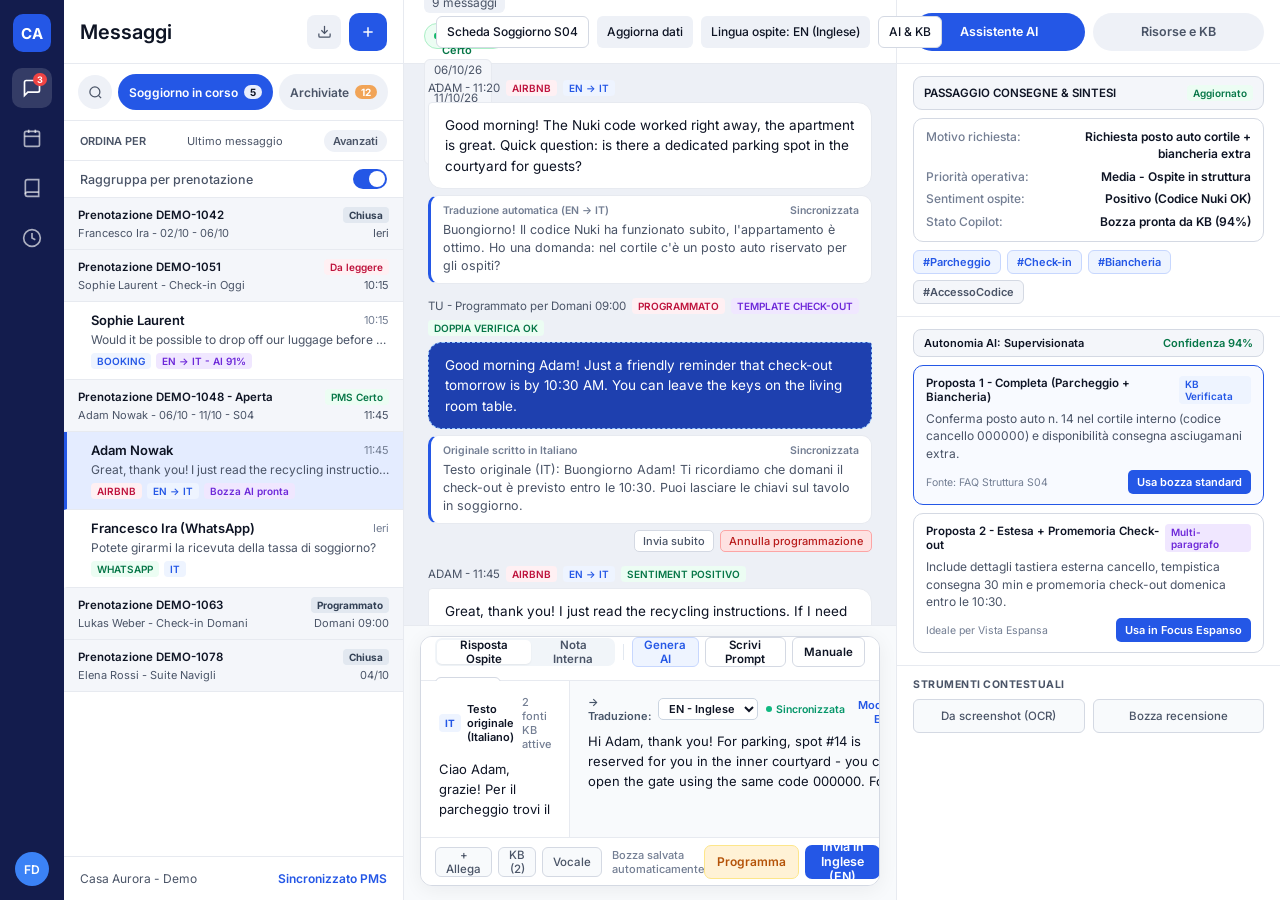
==== commit 8144379b: "Fix UTF-8 encoding and use only Italian and English across all conversations" ====
--- a/index.html
+++ b/index.html
@@ -1,9 +1,9 @@
-﻿<!DOCTYPE html>
+<!DOCTYPE html>
 <html lang="it">
 <head>
   <meta charset="UTF-8" />
   <meta name="viewport" content="width=device-width, initial-scale=1.0" />
-  <title>Proposta UI/UX · Composer Centrale & Copilot KB (Demo Interattiva)</title>
+  <title>Proposta UI/UX - Composer Centrale &amp; Copilot KB (Demo Interattiva)</title>
   <link rel="preconnect" href="https://fonts.googleapis.com">
   <link rel="preconnect" href="https://fonts.gstatic.com" crossorigin>
   <link href="https://fonts.googleapis.com/css2?family=Inter:wght@400;500;600;700&display=swap" rel="stylesheet">
@@ -1354,9 +1354,9 @@
 /* ==========================================================================
    TRUE MOBILE V2 RESPONSIVE TRANSFORMATION (<= 900px)
    Matches Figma Mobile V2 Screens:
-   - 1:27 (Chat Â· Drawer navigazione aperto)
-   - 1:446 (Chat Â· Conversazione Standard)
-   - 1:320 (Chat Â· Composer Focus Espanso & Copilot KB Bottom Sheet)
+   - 1:27 (Chat · Drawer navigazione aperto)
+   - 1:446 (Chat · Conversazione Standard)
+   - 1:320 (Chat · Composer Focus Espanso & Copilot KB Bottom Sheet)
    ========================================================================== */
 @media (max-width: 900px) {
   .nav-rail {
@@ -1565,7 +1565,7 @@
     font-size: 13px;
   }
 
-  /* Mobile Standard Composer (1:520 Composer Mobile Â· Senior UI v2) */
+  /* Mobile Standard Composer (1:520 Composer Mobile · Senior UI v2) */
   .composer-wrapper {
     padding: 0;
     background: transparent;
@@ -1579,7 +1579,7 @@
     border-bottom: none;
   }
 
-  /* Mobile Bottom Sheet Focus Expanded (1:364 Bottom Sheet Focus Â· Senior Mobile UI v2) */
+  /* Mobile Bottom Sheet Focus Expanded (1:364 Bottom Sheet Focus · Senior Mobile UI v2) */
   .thread-column.mobile-focus-mode .composer-wrapper {
     flex: 1;
     display: flex;
@@ -1831,7 +1831,7 @@
 
         <div class="inbox-sort-row">
           <span style="font-weight:600;">ORDINA PER</span>
-          <span>â†• Ultimo messaggio</span>
+          <span>Ultimo messaggio</span>
           <span style="background:#EEF1F7;padding:4px 9px;border-radius:14px;font-weight:600;">Avanzati</span>
         </div>
 
@@ -1848,7 +1848,7 @@
               <span class="booking-code-badge">Chiusa</span>
             </div>
             <div class="booking-group-sub">
-              <span>Francesco Ira Â· 02/10 â€“ 06/10</span>
+              <span>Francesco Ira - 02/10 - 06/10</span>
               <span>Ieri</span>
             </div>
           </div>
@@ -1860,7 +1860,7 @@
               <span class="mini-badge channel">Da leggere</span>
             </div>
             <div class="booking-group-sub">
-              <span>Sophie Laurent Â· Check-in Oggi</span>
+              <span>Sophie Laurent - Check-in Oggi</span>
               <span>10:15</span>
             </div>
           </div>
@@ -1869,21 +1869,21 @@
               <span class="conv-guest-name">Sophie Laurent</span>
               <span class="conv-time">10:15</span>
             </div>
-            <div class="conv-preview">Est-il possible de dÃ©poser nos valises avant 11h30 ?</div>
+            <div class="conv-preview">Would it be possible to drop off our luggage before 11:30 AM?</div>
             <div class="conv-badges">
               <span class="mini-badge booking">BOOKING</span>
-              <span class="mini-badge ai">FR -> IT Â· AI 91%</span>
+              <span class="mini-badge ai">EN -&gt; IT - AI 91%</span>
             </div>
           </div>
 
           <!-- Gruppo DEMO-1048 (Aperta e Selezionata) -->
           <div class="booking-group-header" onclick="selectConversation('adam')">
             <div class="booking-group-top">
-              <span>Prenotazione DEMO-1048 Â· Aperta</span>
+              <span>Prenotazione DEMO-1048 - Aperta</span>
               <span class="mini-badge pms">PMS Certo</span>
             </div>
             <div class="booking-group-sub">
-              <span>Adam Nowak Â· 06/10 â€“ 11/10 Â· S04</span>
+              <span>Adam Nowak - 06/10 - 11/10 - S04</span>
               <span>11:45</span>
             </div>
           </div>
@@ -1892,10 +1892,10 @@
               <span class="conv-guest-name">Adam Nowak</span>
               <span class="conv-time">11:45</span>
             </div>
-            <div class="conv-preview">Super, dziÄ™kujÄ™! WÅ‚aÅ›nie przeczytaÅ‚em instrukcjÄ™...</div>
+            <div class="conv-preview">Great, thank you! I just read the recycling instructions...</div>
             <div class="conv-badges">
               <span class="mini-badge channel">AIRBNB</span>
-              <span class="mini-badge booking">PL -> IT</span>
+              <span class="mini-badge booking">EN -&gt; IT</span>
               <span class="mini-badge ai">Bozza AI pronta</span>
             </div>
           </div>
@@ -1918,7 +1918,7 @@
               <span class="booking-code-badge">Programmato</span>
             </div>
             <div class="booking-group-sub">
-              <span>Lukas Weber Â· Check-in Domani</span>
+              <span>Lukas Weber - Check-in Domani</span>
               <span>Domani 09:00</span>
             </div>
           </div>
@@ -1928,14 +1928,14 @@
               <span class="booking-code-badge">Chiusa</span>
             </div>
             <div class="booking-group-sub">
-              <span>Elena Rossi Â· Suite Navigli</span>
+              <span>Elena Rossi - Suite Navigli</span>
               <span>04/10</span>
             </div>
           </div>
         </div>
 
         <div class="inbox-footer">
-          <span>Casa Aurora Â· Demo</span>
+          <span>Casa Aurora - Demo</span>
           <span style="font-weight:600;color:var(--brand);">Sincronizzato PMS</span>
         </div>
       </aside>
@@ -1945,10 +1945,12 @@
         <!-- Intestazione Thread (Bianca su Desktop, Navy #131C4D su Mobile come da Figma) -->
         <header class="thread-header">
           <div class="thread-header-left">
-            <button class="icon-btn" title="Mostra/Nascondi Lista" onclick="toggleLeftSidebar()">â˜°</button>
+            <button class="icon-btn" title="Mostra/Nascondi Lista" onclick="toggleLeftSidebar()">
+              <svg width="18" height="18" fill="none" stroke="currentColor" stroke-width="2" viewBox="0 0 24 24"><line x1="3" y1="6" x2="21" y2="6"/><line x1="3" y1="12" x2="21" y2="12"/><line x1="3" y1="18" x2="21" y2="18"/></svg>
+            </button>
             <div class="thread-guest-block">
               <span class="thread-guest-name" id="threadGuestName">Adam Nowak</span>
-              <span class="thread-guest-sub-mobile" id="threadGuestSubMobile">06/10/26 â€“ 11/10/26 Â· App. Duomo Suite Â· S04</span>
+              <span class="thread-guest-sub-mobile" id="threadGuestSubMobile">06/10/26 - 11/10/26 - App. Duomo Suite - S04</span>
             </div>
             <span class="msg-count-pill">
               <span id="threadMsgCount">9</span> messaggi
@@ -1957,14 +1959,14 @@
               <span class="pms-dot"></span>
               <span>Aggancio PMS Certo</span>
             </span>
-            <span class="stay-dates-pill" id="threadStayDates">06/10/26 â€“ 11/10/26 Â· App. Duomo Suite Â· S04</span>
+            <span class="stay-dates-pill" id="threadStayDates">06/10/26 - 11/10/26 - App. Duomo Suite - S04</span>
           </div>
           <div class="thread-header-right">
             <button class="header-chip-btn outline desktop-only-chip">Scheda Soggiorno S04</button>
             <button class="header-chip-btn desktop-only-chip" onclick="flashSyncBadge('Dati PMS aggiornati')">Aggiorna dati</button>
-            <button class="header-chip-btn desktop-only-chip" id="threadLangChip">Lingua ospite: PL (Polacco)</button>
+            <button class="header-chip-btn desktop-only-chip" id="threadLangChip">Lingua ospite: EN (Inglese)</button>
             <button class="header-chip-btn outline" onclick="toggleRightSidebar()" title="Mostra/Nascondi Pannello AI">
-              AI & KB â‡„
+              AI &amp; KB
             </button>
           </div>
         </header>
@@ -1977,16 +1979,16 @@
             <span>Aggancio PMS Certo</span>
           </span>
           <div style="display:flex;align-items:center;gap:6px;">
-            <button class="icon-btn" style="width:26px;height:26px;font-size:12px;" onclick="flashSyncBadge('Dati aggiornati')">â†»</button>
-            <span class="mini-badge booking" id="mobileLangBadge">PL -> IT</span>
+            <button class="icon-btn" style="width:26px;height:26px;font-size:11px;font-weight:700;" onclick="flashSyncBadge('Dati aggiornati')">Sync</button>
+            <span class="mini-badge booking" id="mobileLangBadge">EN -&gt; IT</span>
           </div>
         </div>
 
-        <!-- Contesto Ospite Fissato Mobile (1:341 Contesto Ospite Fissato - visibile su mobile quando Bottom Sheet Focus Ã¨ espanso) -->
+        <!-- Contesto Ospite Fissato Mobile (1:341 Contesto Ospite Fissato - visibile su mobile quando Bottom Sheet Focus è espanso) -->
         <div class="mobile-pinned-guest-context" id="mobilePinnedGuestContext">
           <div class="mobile-pinned-header">
-            <span>CONTESTO OSPITE FISSATO Â· DOMANDE DA EVADERE</span>
-            <span class="mini-badge channel" id="mobilePinnedChannelBadge">AIRBNB Â· PLâ†’IT</span>
+            <span>CONTESTO OSPITE FISSATO - DOMANDE DA EVADERE</span>
+            <span class="mini-badge channel" id="mobilePinnedChannelBadge">AIRBNB - EN-&gt;IT</span>
           </div>
           <div class="mobile-pinned-card" id="mobilePinnedContextCard"></div>
         </div>
@@ -1994,7 +1996,7 @@
         <!-- Flusso Messaggi -->
         <div class="messages-stream" id="messagesStream"></div>
 
-        <!-- COMPOSER CENTRALE SPLIT BILINGUE (Desktop: 2 colonne affiancate IT + PL | Mobile: Standard o Bottom Sheet Focus Espanso) -->
+        <!-- COMPOSER CENTRALE SPLIT BILINGUE (Desktop: 2 colonne affiancate IT + EN | Mobile: Standard o Bottom Sheet Focus Espanso) -->
         <div class="composer-wrapper">
           <div class="composer-card" id="composerCard">
 
@@ -2017,10 +2019,10 @@
                 <div class="v-divider"></div>
                 <div class="composer-ai-buttons-group">
                   <button class="ai-action-btn primary-soft" onclick="insertProposal(state.focusExpanded ? 'full' : 'short')">
-                    âœ¦ Genera AI
+                    Genera AI
                   </button>
                   <button class="ai-action-btn" onclick="togglePromptBar()">
-                    âœŽ Scrivi Prompt
+                    Scrivi Prompt
                   </button>
                   <button class="ai-action-btn" onclick="document.getElementById('composerTextarea').focus()">
                     Manuale
@@ -2029,7 +2031,6 @@
               </div>
               <div class="composer-topbar-right">
                 <button class="focus-toggle-btn" id="focusToggleBtn" onclick="toggleFocusView()">
-                  <span>â¤¢</span>
                   <span>Espandi</span>
                 </button>
               </div>
@@ -2037,13 +2038,13 @@
 
             <!-- Barra Inline Prompt AI (quando clicchi "Scrivi Prompt") -->
             <div class="prompt-inline-bar" id="promptInlineBar">
-              <input type="text" id="promptInput" class="prompt-input" placeholder="Es: Aggiungi istruzioni orario check-out 10:30 o rendi il tono piÃ¹ formale..." onkeydown="if(event.key==='Enter') applyAiPrompt()" />
+              <input type="text" id="promptInput" class="prompt-input" placeholder="Es: Aggiungi istruzioni orario check-out 10:30 o rendi il tono formale..." onkeydown="if(event.key==='Enter') applyAiPrompt()" />
               <button class="prompt-apply-btn" onclick="applyAiPrompt()">Applica</button>
             </div>
 
-            <!-- Superficie Split Scrittura e Traduzione (IT + Traduzione Live) -->
+            <!-- Superficie Split Scrittura e Traduzione (IT + Traduzione Live EN) -->
             <div class="composer-split-surface">
-              <!-- Colonna Origine Â· Italiano -->
+              <!-- Colonna Origine - Italiano -->
               <div class="composer-col-origin">
                 <div class="editor-header-row">
                   <div class="editor-lang-group">
@@ -2060,16 +2061,14 @@
                 ></textarea>
               </div>
 
-              <!-- Colonna Destinazione Â· Traduzione Live -->
+              <!-- Colonna Destinazione - Traduzione Live -->
               <div class="composer-col-target">
                 <div class="editor-header-row">
                   <div class="translation-target-selector">
-                    <span>â†’ Traduzione:</span>
+                    <span>-&gt; Traduzione:</span>
                     <select id="langSelectDropdown" class="lang-select-dropdown" onchange="flashSyncBadge('Lingua aggiornata')">
-                      <option value="PL">PL Â· Polacco</option>
-                      <option value="FR">FR Â· Francese</option>
-                      <option value="EN">EN Â· Inglese</option>
-                      <option value="DE">DE Â· Tedesco</option>
+                      <option value="EN">EN - Inglese</option>
+                      <option value="IT">IT - Italiano</option>
                     </select>
                   </div>
                   <div class="translation-sync-actions">
@@ -2077,7 +2076,7 @@
                       <span class="sync-dot"></span>
                       <span id="syncStatusText">Sincronizzata</span>
                     </span>
-                    <button class="btn-edit-pl" id="btnEditPl" onclick="toggleEditTranslation()">Modifica PL</button>
+                    <button class="btn-edit-pl" id="btnEditPl" onclick="toggleEditTranslation()">Modifica EN</button>
                   </div>
                 </div>
                 <textarea
@@ -2120,7 +2119,7 @@
                   Programma
                 </button>
                 <button class="send-btn" id="mainSendBtn" onclick="sendCurrentMessage()">
-                  Invia in Polacco (PL) âŒ˜â†µ
+                  Invia in Inglese (EN)
                 </button>
               </div>
             </div>
@@ -2146,7 +2145,7 @@
           <!-- Sezione Passaggio Consegne -->
           <div class="ai-section">
             <div class="ai-section-banner">
-              <span>PASSAGGIO CONSEGNE & SINTESI</span>
+              <span>PASSAGGIO CONSEGNE &amp; SINTESI</span>
               <span class="mini-badge pms">Aggiornato</span>
             </div>
             <div class="handover-card">
@@ -2155,8 +2154,8 @@
                 <span class="handover-val" id="hoMotivo">Richiesta posto auto cortile + biancheria extra</span>
               </div>
               <div class="handover-row">
-                <span class="handover-label">PrioritÃ  operativa:</span>
-                <span class="handover-val" id="hoUrgenza">Media Â· Ospite in struttura</span>
+                <span class="handover-label">Priorit&agrave; operativa:</span>
+                <span class="handover-val" id="hoUrgenza">Media - Ospite in struttura</span>
               </div>
               <div class="handover-row">
                 <span class="handover-label">Sentiment ospite:</span>
@@ -2184,11 +2183,11 @@
 
             <div class="proposal-card selected" onclick="insertProposal('short')">
               <div class="proposal-top">
-                <span>Proposta 1 Â· Completa (Parcheggio + Biancheria)</span>
+                <span>Proposta 1 - Completa (Parcheggio + Biancheria)</span>
                 <span class="mini-badge booking">KB Verificata</span>
               </div>
               <div class="proposal-text">
-                Conferma posto auto n. 14 nel cortile interno (codice cancello 000000) e disponibilitÃ  consegna asciugamani extra.
+                Conferma posto auto n. 14 nel cortile interno (codice cancello 000000) e disponibilit&agrave; consegna asciugamani extra.
               </div>
               <div class="proposal-footer">
                 <span style="font-size:10.5px;color:var(--text-muted);">Fonte: FAQ Struttura S04</span>
@@ -2198,7 +2197,7 @@
 
             <div class="proposal-card" onclick="insertProposal('full')">
               <div class="proposal-top">
-                <span>Proposta 2 Â· Estesa + Promemoria Check-out</span>
+                <span>Proposta 2 - Estesa + Promemoria Check-out</span>
                 <span class="mini-badge ai">Multi-paragrafo</span>
               </div>
               <div class="proposal-text">
@@ -2235,14 +2234,14 @@
             </div>
             <div class="proposal-card" onclick="insertProposal('kb-parking')">
               <div class="proposal-top">
-                <span>KB Â· Parcheggio Cortile Interno S04</span>
+                <span>KB - Parcheggio Cortile Interno S04</span>
                 <button class="btn-use-proposal">Inserisci</button>
               </div>
               <div class="proposal-text">Posto auto n. 14 riservato nel cortile. Apertura cancello con codice 000000.</div>
             </div>
             <div class="proposal-card" onclick="insertProposal('kb-towels')">
               <div class="proposal-top">
-                <span>KB Â· Biancheria e Asciugamani Extra</span>
+                <span>KB - Biancheria e Asciugamani Extra</span>
                 <button class="btn-use-proposal">Inserisci</button>
               </div>
               <div class="proposal-text">Consegna set extra in appartamento entro 30 minuti su richiesta in chat.</div>
@@ -2250,7 +2249,7 @@
             <div class="handover-card" style="background:var(--bg-muted);">
               <div style="font-weight:600;font-size:11.5px;">Nuova FAQ Rilevata dalla conversazione</div>
               <div style="font-size:11px;color:var(--text-secondary);">Salvare la risposta sul codice cancello cortile + posto n. 14 nella Knowledge Base di Casa Aurora?</div>
-              <button class="ai-action-btn primary-soft" style="justify-content:center;margin-top:2px;" onclick="this.textContent='âœ“ Salvata in Knowledge Base'">
+              <button class="ai-action-btn primary-soft" style="justify-content:center;margin-top:2px;" onclick="this.textContent='Salvata in Knowledge Base'">
                 + Salva risposta in Knowledge Base
               </button>
             </div>
@@ -2259,7 +2258,7 @@
           <!-- Schede Programmate / Messaggi Pronti -->
           <div class="ai-section">
             <div class="ai-section-banner amber">
-              <span>MESSAGGI PRONTI & PROGRAMMABILI</span>
+              <span>MESSAGGI PRONTI &amp; PROGRAMMABILI</span>
               <span>3 Template</span>
             </div>
             <div class="proposal-card" style="border-color:var(--amber-border);" onclick="insertProposal('sched-checkin')">
@@ -2309,11 +2308,11 @@
   <div class="modal-backdrop" id="scheduleModal">
     <div class="modal-card">
       <div style="display:flex;justify-content:space-between;align-items:center;">
-        <span style="font-size:15px;font-weight:700;">Programma invio messaggio (Bilingue IT â†’ Target)</span>
-        <button class="icon-btn" onclick="closeScheduleModal()">âœ•</button>
+        <span style="font-size:15px;font-weight:700;">Programma invio messaggio (Bilingue IT -&gt; EN)</span>
+        <button class="icon-btn" onclick="closeScheduleModal()">X</button>
       </div>
       <div style="font-size:12.5px;color:var(--text-secondary);line-height:1.45;">
-        Il messaggio verrÃ  inviato automaticamente nella lingua dell'ospite con verifica stato soggiorno PMS prima dell'invio.
+        Il messaggio verr&agrave; inviato automaticamente nella lingua dell'ospite con verifica stato soggiorno PMS prima dell'invio.
       </div>
       <div style="display:flex;flex-direction:column;gap:6px;">
         <button class="proposal-card" onclick="confirmScheduleMessage('Oggi ore 14:00 (Check-in)')">
@@ -2341,142 +2340,142 @@
   adam: {
     id: 'adam',
     bookingCode: 'DEMO-1048',
-    bookingStatus: 'Aperta Â· Soggiorno in corso',
+    bookingStatus: 'Aperta - Soggiorno in corso',
     guestName: 'Adam Nowak',
-    dates: '06/10/26 â€“ 11/10/26',
-    unit: 'App. Duomo Suite Â· S04',
-    langCode: 'PL',
-    langName: 'Polacco',
+    dates: '06/10/26 - 11/10/26',
+    unit: 'App. Duomo Suite - S04',
+    langCode: 'EN',
+    langName: 'Inglese',
     channel: 'AIRBNB',
     msgCount: 9,
     handover: {
       motivo: 'Richiesta posto auto cortile + biancheria extra',
-      urgenza: 'Media Â· Ospite in struttura',
+      urgenza: 'Media - Ospite in struttura',
       sentiment: 'Positivo (Codice Nuki OK)',
       statoAI: 'Bozza pronta da KB (94%)'
     },
     pinnedQuestions: [
-      { time: '11:20 Â· Parcheggio', text: '"Il codice Nuki funziona! C\'Ã¨ un posto auto riservato nel cortile?"' },
-      { time: '11:45 Â· Biancheria Extra', text: '"Super, grazie! Se avrÃ² bisogno di asciugamani vi scriverÃ²."' }
+      { time: '11:20 - Parcheggio', text: '"Il codice Nuki funziona! C\'è un posto auto riservato nel cortile?"' },
+      { time: '11:45 - Biancheria Extra', text: '"Super, grazie! Se avrò bisogno di asciugamani vi scriverò."' }
     ],
     tags: ['#Parcheggio', '#Check-in', '#Biancheria', '#AccessoCodice'],
     standardDraftIT: 'Ciao Adam, grazie! Per il parcheggio trovi il posto auto n. 14 nel cortile interno, per aprire il cancello puoi usare lo stesso codice 000000. Per gli asciugamani extra scrivici pure qui quando vuoi e te li portiamo subito.',
-    standardDraftTarget: 'CzeÅ›Ä‡ Adam, dziÄ™kujÄ™! Na wewnÄ™trznym dziedziÅ„cu czeka miejsce parkingowe nr 14, bramÄ™ otworzysz tym samym kodem 000000. W sprawie dodatkowych rÄ™cznikÃ³w napisz do nas tutaj w kaÅ¼dej chwili, a od razu je przyniesiemy.',
-    focusDraftIT: "Ciao Adam, siamo felici che il codice abbia funzionato subito e che ti stia trovando bene!\n\nPer il parcheggio puoi usare il posto auto n. 14 nel cortile interno: il cancello automatico si apre con lo stesso codice 000000 sulla tastiera esterna.\n\nSe ti serviranno altri asciugamani scrivici pure qui e te li faremo avere in appartamento in mezz'ora. Ti ricordiamo solo che domenica il check-out Ã¨ entro le 10:30 e potrai lasciare le chiavi sul tavolo. A presto!",
-    focusDraftTarget: 'CzeÅ›Ä‡ Adam, cieszymy siÄ™, Å¼e kod zadziaÅ‚aÅ‚ od razu i Å¼e dobrze siÄ™ u nas czujesz! JeÅ›li chodzi o parking, moÅ¼esz skorzystaÄ‡ z miejsca nr 14 na wewnÄ™trznym dziedziÅ„cu, brama automatyczna otwiera siÄ™ tym samym kodem 000000 na zewnÄ™trznej klawiaturze. GdybyÅ› potrzebowaÅ‚ dodatkowych rÄ™cznikÃ³w, napisz do nas tutaj, a dostarczymy je do apartamentu w pÃ³Å‚ godziny. Przypominamy tylko, Å¼e w niedzielÄ™ wymeldowanie jest do 10:30, a klucze moÅ¼esz zostawiÄ‡ na stole. Do zobaczenia!',
+    standardDraftTarget: 'Hi Adam, thank you! For parking, spot #14 is reserved for you in the inner courtyard - you can open the gate using the same code 000000. For extra towels, just message us here anytime and we will bring them right over.',
+    focusDraftIT: "Ciao Adam, siamo felici che il codice abbia funzionato subito e che ti stia trovando bene!\n\nPer il parcheggio puoi usare il posto auto n. 14 nel cortile interno: il cancello automatico si apre con lo stesso codice 000000 sulla tastiera esterna.\n\nSe ti serviranno altri asciugamani scrivici pure qui e te li faremo avere in appartamento in mezz'ora. Ti ricordiamo solo che domenica il check-out è entro le 10:30 e potrai lasciare le chiavi sul tavolo. A presto!",
+    focusDraftTarget: "Hi Adam, we are glad the code worked right away and that you are enjoying the apartment!\n\nFor parking, you can use spot #14 in the inner courtyard: the automatic gate opens with the same code 000000 on the external keypad.\n\nIf you need extra towels, just message us here and we will deliver them to your apartment within 30 minutes. Just a quick reminder that Sunday check-out is by 10:30 AM and you can leave the keys on the table. See you soon!",
     messages: [
       {
         id: 'm1',
         sender: 'guest',
-        author: 'ADAM Â· 11:20',
+        author: 'ADAM - 11:20',
         badges: [
           { text: 'AIRBNB', cls: 'channel' },
-          { text: 'PL -> IT', cls: 'booking' }
+          { text: 'EN -> IT', cls: 'booking' }
         ],
-        textOriginal: 'DzieÅ„ dobry! Kod Nuki zadziaÅ‚aÅ‚ od razu, mieszkanie jest Å›wietne. Mam pytanie: czy na podwÃ³rku jest dedykowane miejsce parkingowe dla goÅ›ci?',
-        textTranslated: "Buongiorno! Il codice Nuki ha funzionato subito, l'appartamento Ã¨ ottimo. Ho una domanda: nel cortile c'Ã¨ un posto auto riservato per gli ospiti?"
+        textOriginal: 'Good morning! The Nuki code worked right away, the apartment is great. Quick question: is there a dedicated parking spot in the courtyard for guests?',
+        textTranslated: "Buongiorno! Il codice Nuki ha funzionato subito, l'appartamento è ottimo. Ho una domanda: nel cortile c'è un posto auto riservato per gli ospiti?"
       },
       {
         id: 'm2',
         sender: 'host',
         scheduled: true,
-        author: 'TU Â· Programmato per Domani 09:00',
+        author: 'TU - Programmato per Domani 09:00',
         badges: [
           { text: 'PROGRAMMATO', cls: 'channel' },
           { text: 'TEMPLATE CHECK-OUT', cls: 'ai' },
           { text: 'DOPPIA VERIFICA OK', cls: 'pms' }
         ],
-        textOriginal: 'DzieÅ„ dobry Adam! Przypominamy, Å¼e jutro wymeldowanie jest do godziny 10:30. Klucze moÅ¼esz zostawiÄ‡ na stole w salonie.',
-        textTranslated: 'Testo originale (IT): Buongiorno Adam! Ti ricordiamo che domani il check-out Ã¨ previsto entro le 10:30. Puoi lasciare le chiavi sul tavolo in soggiorno.'
+        textOriginal: 'Good morning Adam! Just a friendly reminder that check-out tomorrow is by 10:30 AM. You can leave the keys on the living room table.',
+        textTranslated: 'Testo originale (IT): Buongiorno Adam! Ti ricordiamo che domani il check-out è previsto entro le 10:30. Puoi lasciare le chiavi sul tavolo in soggiorno.'
       },
       {
         id: 'm3',
         sender: 'guest',
-        author: 'ADAM Â· 11:45',
+        author: 'ADAM - 11:45',
         badges: [
           { text: 'AIRBNB', cls: 'channel' },
-          { text: 'PL -> IT', cls: 'booking' },
+          { text: 'EN -> IT', cls: 'booking' },
           { text: 'SENTIMENT POSITIVO', cls: 'pms' }
         ],
-        textOriginal: 'Super, dziÄ™kujÄ™! WÅ‚aÅ›nie przeczytaÅ‚em instrukcjÄ™ segregacji. JeÅ›li bÄ™dÄ™ potrzebowaÅ‚ rÄ™cznikÃ³w, napiszÄ™ do Was. DziÄ™kujÄ™ za wskazÃ³wki na zwiedzanie miasta.',
-        textTranslated: 'Super, grazie! Ho appena letto le istruzioni per la raccolta differenziata. Se avrÃ² bisogno di asciugamani extra vi scriverÃ². Grazie per i consigli su cosa visitare in cittÃ .'
+        textOriginal: 'Great, thank you! I just read the recycling instructions. If I need extra towels I will message you here. Thanks for the city sightseeing tips!',
+        textTranslated: 'Super, grazie! Ho appena letto le istruzioni per la raccolta differenziata. Se avrò bisogno di asciugamani extra vi scriverò. Grazie per i consigli su cosa visitare in città.'
       }
     ]
   },
   sophie: {
     id: 'sophie',
     bookingCode: 'DEMO-1051',
-    bookingStatus: 'Da leggere Â· Check-in Oggi',
+    bookingStatus: 'Da leggere - Check-in Oggi',
     guestName: 'Sophie Laurent',
-    dates: '07/10/26 â€“ 10/10/26',
-    unit: 'Suite Brera Â· S02',
-    langCode: 'FR',
-    langName: 'Francese',
+    dates: '07/10/26 - 10/10/26',
+    unit: 'Suite Brera - S02',
+    langCode: 'EN',
+    langName: 'Inglese',
     channel: 'BOOKING.COM',
     msgCount: 4,
     handover: {
       motivo: 'Richiesta deposito bagagli anticipato ore 11:30',
-      urgenza: 'Alta Â· Arrivo tra 2 ore',
+      urgenza: 'Alta - Arrivo tra 2 ore',
       sentiment: 'Cordiale',
       statoAI: 'Bozza pronta da KB (91%)'
     },
     pinnedQuestions: [
-      { time: '10:15 Â· Deposito Bagagli', text: '"Il nostro treno arriva alle 11:15. Ãˆ possibile lasciare le valigie prima del check-in?"' }
+      { time: '10:15 - Deposito Bagagli', text: '"Il nostro treno arriva alle 11:15. È possibile lasciare le valigie prima del check-in?"' }
     ],
     tags: ['#EarlyCheckIn', '#Bagagli', '#CodiciAccesso'],
-    standardDraftIT: 'Ciao Sophie! Puoi lasciare i bagagli giÃ  dalle 11:30 negli armadietti smart al piano terra usando il codice 4490. Appena la camera sarÃ  pronta ti avviseremo qui.',
-    standardDraftTarget: 'Bonjour Sophie ! Vous pouvez dÃ©poser vos bagages dÃ¨s 11h30 dans les casiers intelligents au rez-de-chaussÃ©e avec le code 4490. DÃ¨s que la chambre sera prÃªte, nous vous prÃ©viendrons ici.',
-    focusDraftIT: 'Ciao Sophie, benvenuta a Milano!\n\nPuoi lasciare comodamente i bagagli giÃ  dalle 11:30 negli armadietti smart al piano terra (Locker n. 2 e n. 3) inserendo il codice 4490.\n\nIl nostro team di pulizie darÃ  prioritÃ  alla tua Suite Brera e ti invieremo un messaggio non appena sarÃ  pronta per il check-in anticipato.',
-    focusDraftTarget: 'Bonjour Sophie, bienvenue Ã  Milan !\n\nVous pouvez dÃ©poser vos bagages dÃ¨s 11h30 dans les casiers intelligents du rez-de-chaussÃ©e (Casiers nÂ°2 et nÂ°3) en tapant le code 4490.\n\nNotre Ã©quipe de mÃ©nage donnera la prioritÃ© Ã  votre Suite Brera et nous vous enverrons un message dÃ¨s quâ€™elle sera prÃªte.',
+    standardDraftIT: 'Ciao Sophie! Puoi lasciare i bagagli già dalle 11:30 negli armadietti smart al piano terra usando il codice 4490. Appena la camera sarà pronta ti avviseremo qui.',
+    standardDraftTarget: 'Hi Sophie! You can drop off your luggage starting at 11:30 AM in the smart lockers on the ground floor using code 4490. As soon as your room is ready, we will let you know right here.',
+    focusDraftIT: 'Ciao Sophie, benvenuta a Milano!\n\nPuoi lasciare comodamente i bagagli già dalle 11:30 negli armadietti smart al piano terra (Locker n. 2 e n. 3) inserendo il codice 4490.\n\nIl nostro team di pulizie darà priorità alla tua Suite Brera e ti invieremo un messaggio non appena sarà pronta per il check-in anticipato.',
+    focusDraftTarget: 'Hi Sophie, welcome to Milan!\n\nYou can comfortably leave your luggage starting at 11:30 AM in the ground-floor smart lockers (Lockers #2 and #3) by entering code 4490.\n\nOur housekeeping team will prioritize your Brera Suite and we will message you as soon as it is ready for early check-in.',
     messages: [
       {
         id: 's1',
         sender: 'guest',
-        author: 'SOPHIE Â· 10:15',
+        author: 'SOPHIE - 10:15',
         badges: [
           { text: 'BOOKING.COM', cls: 'booking' },
-          { text: 'FR -> IT', cls: 'ai' }
+          { text: 'EN -> IT', cls: 'ai' }
         ],
-        textOriginal: 'Bonjour ! Notre train arrive Ã  Milan Ã  11h15. Est-il possible de dÃ©poser nos valises avant lâ€™heure officielle du check-in ?',
-        textTranslated: "Buongiorno! Il nostro treno arriva a Milano alle 11:15. Ãˆ possibile lasciare le valigie prima dell'orario ufficiale di check-in?"
+        textOriginal: 'Hello! Our train arrives in Milan at 11:15 AM. Would it be possible to drop off our luggage before the official check-in time?',
+        textTranslated: "Buongiorno! Il nostro treno arriva a Milano alle 11:15. È possibile lasciare le valigie prima dell'orario ufficiale di check-in?"
       }
     ]
   },
   francesco: {
     id: 'francesco',
     bookingCode: 'DEMO-1042',
-    bookingStatus: 'Chiusa Â· Check-out effettuato',
+    bookingStatus: 'Chiusa - Check-out effettuato',
     guestName: 'Francesco Ira',
-    dates: '02/10/26 â€“ 06/10/26',
-    unit: 'Casa Aurora Â· Attico',
+    dates: '02/10/26 - 06/10/26',
+    unit: 'Casa Aurora - Attico',
     langCode: 'EN',
     langName: 'Inglese',
     channel: 'WHATSAPP',
     msgCount: 6,
     handover: {
       motivo: 'Invio ricevuta tassa di soggiorno e ringraziamenti',
-      urgenza: 'Bassa Â· Post soggiorno',
+      urgenza: 'Bassa - Post soggiorno',
       sentiment: 'Eccellente (5 stelle)',
       statoAI: 'Completato'
     },
     pinnedQuestions: [
-      { time: 'Ieri 18:20 Â· Ricevuta', text: '"Soggiorno impeccabile! Potete girarmi la ricevuta della tassa di soggiorno?"' }
+      { time: 'Ieri 18:20 - Ricevuta', text: '"Soggiorno impeccabile! Potete girarmi la ricevuta della tassa di soggiorno?"' }
     ],
     tags: ['#Fattura', '#Check-out', '#Recensione'],
     standardDraftIT: 'Ciao Francesco, grazie ancora per essere stato nostro ospite! Trovi in allegato la ricevuta richiesta. Ti aspettiamo presto a Casa Aurora!',
     standardDraftTarget: 'Hi Francesco, thank you again for staying with us! Please find attached the requested receipt. We look forward to welcoming you back to Casa Aurora soon!',
-    focusDraftIT: 'Ciao Francesco, grazie mille per aver soggiornato a Casa Aurora!\n\nTi abbiamo allegato qui la ricevuta completa della tassa di soggiorno e del pernottamento.\n\nSe hai piacere di lasciarci una recensione, per noi Ã¨ davvero preziosa. A presto!',
+    focusDraftIT: 'Ciao Francesco, grazie mille per aver soggiornato a Casa Aurora!\n\nTi abbiamo allegato qui la ricevuta completa della tassa di soggiorno e del pernottamento.\n\nSe hai piacere di lasciarci una recensione, per noi è davvero preziosa. A presto!',
     focusDraftTarget: 'Hi Francesco, thank you so much for staying at Casa Aurora!\n\nWe have attached the full receipt for your stay and city tax.\n\nIf you would like to leave us a review, it means a lot to our team. See you soon!',
     messages: [
       {
         id: 'f1',
         sender: 'guest',
-        author: 'FRANCESCO Â· Ieri 18:20',
+        author: 'FRANCESCO - Ieri 18:20',
         badges: [
           { text: 'WHATSAPP', cls: 'pms' }
         ],
         textOriginal: 'Grazie di tutto ragazzi, soggiorno impeccabile! Potete girarmi la ricevuta della tassa di soggiorno quando avete un attimo?',
-        textTranslated: 'Messaggio giÃ  in Italiano (nessuna traduzione necessaria).'
+        textTranslated: 'Messaggio già in Italiano (nessuna traduzione necessaria).'
       }
     ]
   }
@@ -2585,10 +2584,10 @@
 function applyAiPrompt() {
   const promptVal = document.getElementById('promptInput').value.trim();
   const itArea = document.getElementById('composerTextarea');
-  const plArea = document.getElementById('translationPreviewTextarea');
+  const enArea = document.getElementById('translationPreviewTextarea');
   if (!promptVal) return;
   itArea.value = itArea.value + "\n\n[Modifica AI applicata: " + promptVal + "] Restiamo a tua completa disposizione su WhatsApp o qui in chat!";
-  plArea.value = plArea.value + "\n\n[AI: " + promptVal + "] JesteÅ›my do Twojej dyspozycji na WhatsAppie lub tutaj na czacie!";
+  enArea.value = enArea.value + "\n\n[AI update: " + promptVal + "] We remain at your full disposal on WhatsApp or right here in the chat!";
   document.getElementById('promptInput').value = '';
   state.promptOpen = false;
   document.getElementById('promptInlineBar').classList.remove('open');
@@ -2598,23 +2597,23 @@
 function insertProposal(type) {
   const conv = getConv();
   const itArea = document.getElementById('composerTextarea');
-  const plArea = document.getElementById('translationPreviewTextarea');
+  const enArea = document.getElementById('translationPreviewTextarea');
   if (type === 'full') {
     state.focusExpanded = true;
     itArea.value = conv.focusDraftIT;
-    plArea.value = conv.focusDraftTarget;
+    enArea.value = conv.focusDraftTarget;
   } else if (type === 'short') {
     itArea.value = conv.standardDraftIT;
-    plArea.value = conv.standardDraftTarget;
+    enArea.value = conv.standardDraftTarget;
   } else if (type === 'kb-parking') {
-    itArea.value = "Ciao " + conv.guestName.split(' ')[0] + "! Il posto auto riservato Ã¨ il n. 14 nel cortile interno. Il cancello automatico si apre con il codice 000000.";
-    plArea.value = "CzeÅ›Ä‡! Dedykowane miejsce parkingowe to nr 14 na wewnÄ™trznym dziedziÅ„cu. Brama otwiera siÄ™ kodem 000000.";
+    itArea.value = "Ciao " + conv.guestName.split(' ')[0] + "! Il posto auto riservato è il n. 14 nel cortile interno. Il cancello automatico si apre con il codice 000000.";
+    enArea.value = "Hi " + conv.guestName.split(' ')[0] + "! Reserved parking spot #14 is in the inner courtyard. The automatic gate opens with code 000000.";
   } else if (type === 'kb-towels') {
-    itArea.value = "Per il set di asciugamani extra, scrivici pure qui l'orario che preferisci e la governante te li consegnerÃ  in 30 minuti.";
-    plArea.value = "W sprawie dodatkowych rÄ™cznikÃ³w napisz, ktÃ³ra godzina Ci odpowiada, a dostarczymy je w 30 minut.";
+    itArea.value = "Per il set di asciugamani extra, scrivici pure qui l'orario che preferisci e la governante te li consegnerà in 30 minuti.";
+    enArea.value = "For the extra towel set, just let us know your preferred time here and housekeeping will deliver them within 30 minutes.";
   } else if (type === 'sched-checkin') {
-    itArea.value = "Ciao! Ti confermiamo che il self check-in Ã¨ attivo dalle ore 15:00 con il codice Nuki 000000.";
-    plArea.value = "CzeÅ›Ä‡! Potwierdzamy, Å¼e zameldowanie samodzielne jest aktywne od 15:00 z kodem Nuki 000000.";
+    itArea.value = "Ciao! Ti confermiamo che il self check-in è attivo dalle ore 15:00 con il codice Nuki 000000.";
+    enArea.value = "Hi! We confirm that self check-in is active from 3:00 PM using Nuki code 000000.";
   }
   if (isMobileViewport()) {
     closeMobileDrawers();
@@ -2625,7 +2624,7 @@
 
 function handleItalianInput() {
   const itText = document.getElementById('composerTextarea').value;
-  const plArea = document.getElementById('translationPreviewTextarea');
+  const enArea = document.getElementById('translationPreviewTextarea');
   const syncText = document.getElementById('syncStatusText');
   syncText.textContent = 'Traduzione live...';
 
@@ -2633,13 +2632,13 @@
   window.__transTimer = setTimeout(() => {
     const conv = getConv();
     if (itText.trim() === conv.standardDraftIT.trim()) {
-      plArea.value = conv.standardDraftTarget;
+      enArea.value = conv.standardDraftTarget;
     } else if (itText.trim() === conv.focusDraftIT.trim()) {
-      plArea.value = conv.focusDraftTarget;
+      enArea.value = conv.focusDraftTarget;
     } else {
-      plArea.value = state.focusExpanded
+      enArea.value = state.focusExpanded
         ? conv.focusDraftTarget
-        : conv.standardDraftTarget + (itText.length > conv.standardDraftIT.length ? ' [Zaktualizowano na Å¼ywo]' : '');
+        : conv.standardDraftTarget + (itText.length > conv.standardDraftIT.length ? ' [Live translated]' : '');
     }
     syncText.textContent = 'Sincronizzata';
   }, 280);
@@ -2647,13 +2646,13 @@
 
 function toggleEditTranslation() {
   state.editingTranslation = !state.editingTranslation;
-  const plArea = document.getElementById('translationPreviewTextarea');
+  const enArea = document.getElementById('translationPreviewTextarea');
   const btn = document.getElementById('btnEditPl');
-  plArea.readOnly = !state.editingTranslation;
+  enArea.readOnly = !state.editingTranslation;
   btn.classList.toggle('editing', state.editingTranslation);
   btn.textContent = state.editingTranslation ? 'Salva ' + getConv().langCode : ('Modifica ' + getConv().langCode);
   if (state.editingTranslation) {
-    plArea.focus();
+    enArea.focus();
   }
 }
 
@@ -2669,9 +2668,9 @@
 function sendCurrentMessage(scheduledTime = null) {
   const conv = getConv();
   const itArea = document.getElementById('composerTextarea');
-  const plArea = document.getElementById('translationPreviewTextarea');
+  const enArea = document.getElementById('translationPreviewTextarea');
   const itText = itArea.value.trim();
-  const targetText = plArea.value.trim();
+  const targetText = enArea.value.trim();
   if (!itText) return;
 
   if (state.channelMode === 'note') {
@@ -2679,7 +2678,7 @@
       id: 'm_' + Date.now(),
       sender: 'host',
       internalNote: true,
-      author: 'TU Â· Nota Interna Team Â· Ora',
+      author: 'TU - Nota Interna Team - Ora',
       badges: [{ text: 'NOTA INTERNA PRIVATA', cls: 'channel' }],
       textOriginal: itText,
       textTranslated: ''
@@ -2689,7 +2688,7 @@
       id: 'm_' + Date.now(),
       sender: 'host',
       scheduled: true,
-      author: 'TU Â· Programmato per ' + scheduledTime,
+      author: 'TU - Programmato per ' + scheduledTime,
       badges: [
         { text: 'PROGRAMMATO', cls: 'channel' },
         { text: 'TRADOTTO IN ' + conv.langCode, cls: 'pms' }
@@ -2701,7 +2700,7 @@
     conv.messages.push({
       id: 'm_' + Date.now(),
       sender: 'host',
-      author: 'TU Â· Inviato ora',
+      author: 'TU - Inviato ora',
       badges: [
         { text: 'INVIATO IN ' + conv.langCode, cls: 'pms' },
         { text: 'DOPPIA VERIFICA OK', cls: 'booking' }
@@ -2749,12 +2748,12 @@
   const mobileHandoverHtml = `
     <div class="mobile-handover-inline">
       <div style="display:flex;align-items:center;justify-content:space-between;">
-        <span style="font-size:10.5px;font-weight:700;color:var(--brand);letter-spacing:0.2px;">PASSAGGIO CONSEGNE & SINTESI</span>
+        <span style="font-size:10.5px;font-weight:700;color:var(--brand);letter-spacing:0.2px;">PASSAGGIO CONSEGNE &amp; SINTESI</span>
         <span class="mini-badge pms">4 punti chiave</span>
       </div>
       <div style="font-size:11.5px;color:var(--text-secondary);line-height:1.45;">
         <strong>1. Motivo:</strong> ${conv.handover.motivo}<br/>
-        <strong>2. PrioritÃ :</strong> ${conv.handover.urgenza} Â· <strong>3. Sentiment:</strong> ${conv.handover.sentiment}
+        <strong>2. Priorit&agrave;:</strong> ${conv.handover.urgenza} &middot; <strong>3. Sentiment:</strong> ${conv.handover.sentiment}
       </div>
     </div>
   `;
@@ -2798,11 +2797,11 @@
   const mobile = isMobileViewport();
 
   document.getElementById('threadGuestName').textContent = conv.guestName;
-  document.getElementById('threadGuestSubMobile').textContent = `${conv.dates} Â· ${conv.unit}`;
+  document.getElementById('threadGuestSubMobile').textContent = `${conv.dates} - ${conv.unit}`;
   document.getElementById('threadMsgCount').textContent = conv.msgCount;
   document.getElementById('mobileMsgCount').textContent = conv.msgCount;
   document.getElementById('mobileLangBadge').textContent = `${conv.langCode} -> IT`;
-  document.getElementById('threadStayDates').textContent = `${conv.dates} Â· ${conv.unit}`;
+  document.getElementById('threadStayDates').textContent = `${conv.dates} - ${conv.unit}`;
   document.getElementById('threadLangChip').textContent = `Lingua ospite: ${conv.langCode} (${conv.langName})`;
 
   document.getElementById('hoMotivo').textContent = conv.handover.motivo;
@@ -2810,10 +2809,9 @@
   document.getElementById('hoSentiment').textContent = conv.handover.sentiment;
   document.getElementById('hoStato').textContent = conv.handover.statoAI;
 
-  // Mobile Pinned Guest Context (shown when Focus Bottom Sheet is expanded on mobile)
   const pinnedChannelBadge = document.getElementById('mobilePinnedChannelBadge');
   if (pinnedChannelBadge) {
-    pinnedChannelBadge.textContent = `${conv.channel} Â· ${conv.langCode}â†’IT`;
+    pinnedChannelBadge.textContent = `${conv.channel} - ${conv.langCode}->IT`;
   }
   const pinnedCard = document.getElementById('mobilePinnedContextCard');
   if (pinnedCard) {
@@ -2835,8 +2833,8 @@
   const focusBtn = document.getElementById('focusToggleBtn');
   focusBtn.classList.toggle('active', state.focusExpanded);
   focusBtn.innerHTML = state.focusExpanded
-    ? '<span>â¤¡</span><span>Riduci vista</span>'
-    : '<span>â¤¢</span><span>Espandi</span>';
+    ? '<span>Riduci vista</span>'
+    : '<span>Espandi</span>';
 
   document.getElementById('tabChannelGuest').classList.toggle('active', state.channelMode === 'guest');
   document.getElementById('tabChannelNote').classList.toggle('active', state.channelMode === 'note');
@@ -2847,14 +2845,14 @@
   } else if (mobile) {
     sendBtn.innerHTML = `<span>Invia in ${conv.langCode}</span>`;
   } else {
-    sendBtn.innerHTML = `<span>Invia in ${conv.langName} (${conv.langCode})</span><span style="background:#1D4ED8;color:#DBEAFE;padding:1px 5px;border-radius:4px;font-size:10px;font-weight:500;">âŒ˜â†µ</span>`;
+    sendBtn.innerHTML = `<span>Invia in ${conv.langName} (${conv.langCode})</span>`;
   }
 
   const itArea = document.getElementById('composerTextarea');
-  const plArea = document.getElementById('translationPreviewTextarea');
+  const enArea = document.getElementById('translationPreviewTextarea');
   if (!preserveText) {
     itArea.value = state.focusExpanded ? conv.focusDraftIT : conv.standardDraftIT;
-    plArea.value = state.focusExpanded ? conv.focusDraftTarget : conv.standardDraftTarget;
+    enArea.value = state.focusExpanded ? conv.focusDraftTarget : conv.standardDraftTarget;
   }
 
   document.getElementById('rightTabAi').classList.toggle('active', state.rightTab === 'ai');
@@ -2895,4 +2893,4 @@
 
   </script>
 </body>
-</html>
+</html>
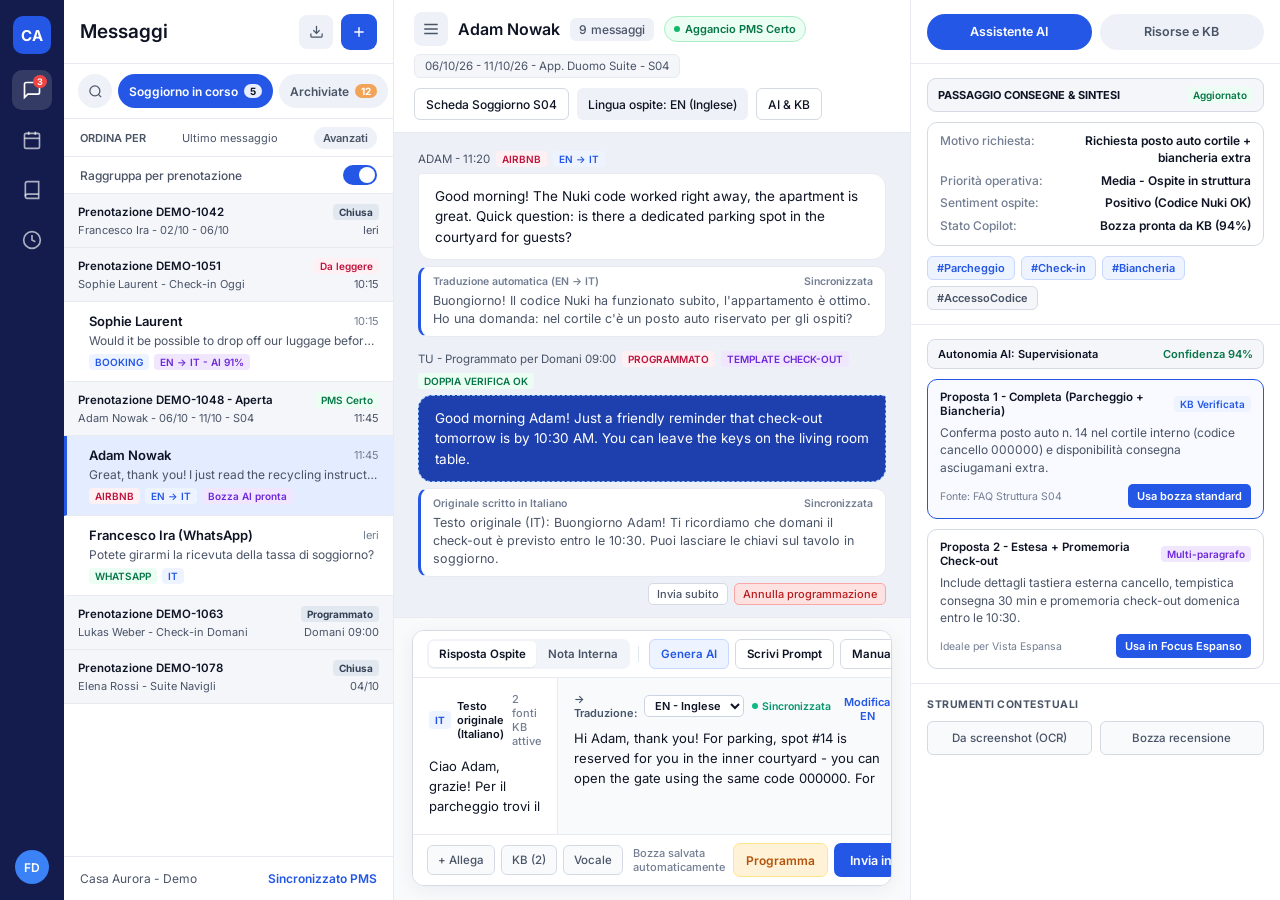
==== commit 789c83fe: "Remove mobile bottom bar extra chips and refine header/mobile spacing" ====
--- a/index.html
+++ b/index.html
@@ -116,7 +116,7 @@
   flex-direction: column;
   align-items: center;
   justify-content: space-between;
-  padding: 14px 8px;
+  padding: 16px 8px;
   flex-shrink: 0;
 }
 
@@ -182,9 +182,9 @@
   justify-content: center;
 }
 
-/* 2. LEFT COLUMN: LISTA MESSAGGI (340px on Desktop, Slide-over Drawer on Mobile) */
+/* 2. LEFT COLUMN: LISTA MESSAGGI (330px on Desktop, Slide-over Drawer on Mobile) */
 .inbox-panel {
-  width: 340px;
+  width: 330px;
   background: var(--bg-surface);
   border-right: 1px solid var(--border);
   display: flex;
@@ -200,8 +200,8 @@
 }
 
 .inbox-header {
-  height: 64px;
-  padding: 0 16px;
+  min-height: 64px;
+  padding: 12px 16px;
   display: flex;
   align-items: center;
   justify-content: space-between;
@@ -210,7 +210,7 @@
 }
 
 .inbox-title {
-  font-size: 20px;
+  font-size: 19px;
   font-weight: 600;
   color: var(--text-primary);
 }
@@ -230,6 +230,7 @@
   justify-content: center;
   color: var(--text-secondary);
   background: var(--bg-pill);
+  flex-shrink: 0;
 }
 
 .icon-btn:hover {
@@ -238,14 +239,15 @@
 }
 
 .btn-primary-square {
-  width: 38px;
-  height: 38px;
-  border-radius: 10px;
+  width: 36px;
+  height: 36px;
+  border-radius: 9px;
   background: var(--brand);
   color: #FFFFFF;
   display: flex;
   align-items: center;
   justify-content: center;
+  flex-shrink: 0;
 }
 
 .inbox-filters {
@@ -258,7 +260,7 @@
 }
 
 .search-box {
-  padding: 0 14px 8px;
+  padding: 0 14px 10px;
   display: none;
 }
 
@@ -278,7 +280,7 @@
 }
 
 .filter-pill {
-  height: 36px;
+  height: 34px;
   padding: 0 11px;
   border-radius: 20px;
   background: var(--bg-pill);
@@ -311,8 +313,8 @@
 }
 
 .inbox-sort-row {
-  height: 40px;
-  padding: 0 16px;
+  min-height: 38px;
+  padding: 6px 16px;
   display: flex;
   align-items: center;
   justify-content: space-between;
@@ -323,12 +325,12 @@
 }
 
 .inbox-group-row {
-  height: 38px;
-  padding: 0 16px;
+  min-height: 38px;
+  padding: 6px 16px;
   display: flex;
   align-items: center;
   justify-content: space-between;
-  font-size: 12.5px;
+  font-size: 12px;
   font-weight: 500;
   color: var(--text-secondary);
   border-top: 1px solid var(--border);
@@ -371,7 +373,7 @@
 }
 
 .booking-group-header {
-  padding: 9px 14px;
+  padding: 10px 14px;
   background: var(--bg-muted);
   border-bottom: 1px solid var(--border);
   display: flex;
@@ -407,7 +409,7 @@
 }
 
 .conv-item {
-  padding: 10px 14px 10px 24px;
+  padding: 11px 14px 11px 22px;
   border-bottom: 1px solid var(--border);
   border-left: 3px solid transparent;
   background: var(--bg-surface);
@@ -466,6 +468,7 @@
   font-weight: 600;
   padding: 2px 6px;
   border-radius: 4px;
+  white-space: nowrap;
 }
 
 .mini-badge.channel { background: var(--rose-bg); color: var(--rose-text); }
@@ -474,8 +477,8 @@
 .mini-badge.pms { background: var(--success-bg); color: var(--success-text); }
 
 .inbox-footer {
-  height: 44px;
-  padding: 0 16px;
+  min-height: 44px;
+  padding: 8px 16px;
   border-top: 1px solid var(--border);
   display: flex;
   align-items: center;
@@ -496,22 +499,24 @@
   position: relative;
 }
 
+/* Desktop Thread Header: proper vertical padding and clean wrapping so nothing touches the top or bottom border */
 .thread-header {
-  height: 64px;
+  min-height: 64px;
   background: var(--bg-surface);
   border-bottom: 1px solid var(--border);
-  padding: 0 20px;
+  padding: 12px 20px;
   display: flex;
   align-items: center;
   justify-content: space-between;
   flex-shrink: 0;
-  gap: 12px;
+  gap: 10px 16px;
+  flex-wrap: wrap;
 }
 
 .thread-header-left {
   display: flex;
   align-items: center;
-  gap: 10px;
+  gap: 8px 10px;
   min-width: 0;
   flex-wrap: wrap;
 }
@@ -519,13 +524,14 @@
 .thread-guest-block {
   display: flex;
   align-items: center;
-  gap: 10px;
+  gap: 8px;
 }
 
 .thread-guest-name {
   font-size: 16px;
   font-weight: 600;
   color: var(--text-primary);
+  white-space: nowrap;
 }
 
 .thread-guest-sub-mobile {
@@ -537,10 +543,12 @@
   align-items: center;
   gap: 4px;
   font-size: 12px;
+  font-weight: 500;
   color: var(--text-secondary);
   background: var(--bg-pill);
-  padding: 3px 8px;
+  padding: 4px 9px;
   border-radius: 6px;
+  white-space: nowrap;
 }
 
 .pms-badge {
@@ -555,6 +563,7 @@
   color: var(--success-text);
   font-size: 11px;
   font-weight: 600;
+  white-space: nowrap;
 }
 
 .pms-dot {
@@ -562,6 +571,7 @@
   height: 6px;
   border-radius: 50%;
   background: var(--success-dot);
+  flex-shrink: 0;
 }
 
 .stay-dates-pill {
@@ -569,8 +579,9 @@
   color: var(--text-secondary);
   background: var(--bg-muted);
   border: 1px solid var(--border);
-  padding: 3px 9px;
+  padding: 4px 10px;
   border-radius: 6px;
+  white-space: nowrap;
 }
 
 .thread-header-right {
@@ -578,11 +589,12 @@
   align-items: center;
   gap: 8px;
   flex-shrink: 0;
+  flex-wrap: wrap;
 }
 
 .header-chip-btn {
   height: 32px;
-  padding: 0 10px;
+  padding: 0 11px;
   border-radius: 6px;
   background: var(--bg-pill);
   color: var(--text-primary);
@@ -591,6 +603,7 @@
   display: inline-flex;
   align-items: center;
   gap: 6px;
+  white-space: nowrap;
 }
 
 .header-chip-btn.outline {
@@ -600,6 +613,13 @@
 
 .header-chip-btn:hover {
   background: #E2E8F0;
+}
+
+/* On medium laptop screens (901px - 1340px), hide non-essential secondary button so header stays on one line */
+@media (max-width: 1340px) and (min-width: 901px) {
+  .hide-on-laptop {
+    display: none;
+  }
 }
 
 /* MOBILE SUB-BARS & PINNED CARDS (Hidden on Desktop) */
@@ -607,7 +627,8 @@
 .mobile-handover-inline,
 .mobile-pinned-guest-context,
 .mobile-sheet-drag-handle,
-.mobile-copilot-inline-section {
+.mobile-copilot-inline-section,
+.mobile-close-drawer-btn {
   display: none;
 }
 
@@ -615,7 +636,7 @@
 .messages-stream {
   flex: 1;
   overflow-y: auto;
-  padding: 16px 24px;
+  padding: 18px 24px;
   display: flex;
   flex-direction: column;
   gap: 14px;
@@ -731,7 +752,7 @@
 .composer-wrapper {
   background: var(--bg-subtle);
   border-top: 1px solid var(--border);
-  padding: 10px 16px 14px;
+  padding: 12px 18px 14px;
   flex-shrink: 0;
   transition: all 0.2s ease;
 }
@@ -757,15 +778,14 @@
 }
 
 .composer-topbar {
-  height: 44px;
-  padding: 0 14px;
+  min-height: 46px;
+  padding: 8px 14px;
   border-bottom: 1px solid var(--border);
   display: flex;
   align-items: center;
   justify-content: space-between;
   gap: 10px;
   background: var(--bg-surface);
-  flex-wrap: wrap;
 }
 
 .composer-topbar-left, .composer-topbar-right {
@@ -778,6 +798,7 @@
   display: flex;
   align-items: center;
   gap: 6px;
+  margin-right: auto;
 }
 
 .channel-switch {
@@ -789,7 +810,7 @@
 }
 
 .channel-tab {
-  height: 24px;
+  height: 26px;
   padding: 0 10px;
   border-radius: 5px;
   font-size: 11.5px;
@@ -798,6 +819,7 @@
   display: inline-flex;
   align-items: center;
   gap: 5px;
+  white-space: nowrap;
 }
 
 .channel-tab.active {
@@ -824,6 +846,7 @@
   display: inline-flex;
   align-items: center;
   gap: 5px;
+  white-space: nowrap;
 }
 
 .ai-action-btn.primary-soft {
@@ -838,7 +861,7 @@
 
 .focus-toggle-btn {
   height: 30px;
-  padding: 0 10px;
+  padding: 0 11px;
   border-radius: 6px;
   border: 1px solid var(--border-strong);
   background: var(--bg-surface);
@@ -848,6 +871,7 @@
   display: inline-flex;
   align-items: center;
   gap: 5px;
+  white-space: nowrap;
 }
 
 .focus-toggle-btn.active {
@@ -858,7 +882,7 @@
 /* PROMPT BAR (Optional inline when "Scrivi Prompt" clicked) */
 .prompt-inline-bar {
   display: none;
-  padding: 8px 16px;
+  padding: 8px 14px;
   background: var(--brand-soft);
   border-bottom: 1px solid var(--brand-border);
   align-items: center;
@@ -871,7 +895,7 @@
 
 .prompt-input {
   flex: 1;
-  height: 30px;
+  height: 32px;
   background: #FFFFFF;
   border: 1px solid var(--brand-border);
   border-radius: 6px;
@@ -881,7 +905,7 @@
 }
 
 .prompt-apply-btn {
-  height: 30px;
+  height: 32px;
   padding: 0 12px;
   background: var(--brand);
   color: #FFFFFF;
@@ -908,7 +932,7 @@
 }
 
 .composer-col-origin {
-  padding: 14px 18px;
+  padding: 14px 16px;
   display: flex;
   flex-direction: column;
   gap: 8px;
@@ -918,7 +942,7 @@
 
 .composer-card.focus-expanded .composer-col-origin,
 .composer-card.focus-expanded .composer-col-target {
-  padding: 16px 20px;
+  padding: 16px 18px;
   gap: 10px;
 }
 
@@ -928,7 +952,7 @@
 }
 
 .composer-col-target {
-  padding: 14px 18px;
+  padding: 14px 16px;
   display: flex;
   flex-direction: column;
   gap: 8px;
@@ -989,18 +1013,19 @@
 
 .composer-card.focus-expanded .composer-textarea,
 .composer-card.focus-expanded .translation-preview-textarea {
-  min-height: 140px;
+  min-height: 136px;
 }
 
 /* COMPOSER BOTTOM BAR */
 .composer-bottombar {
-  height: 48px;
-  padding: 0 14px;
+  min-height: 48px;
+  padding: 8px 14px;
   border-top: 1px solid var(--border);
   display: flex;
   align-items: center;
   justify-content: space-between;
   background: var(--bg-surface);
+  gap: 8px;
 }
 
 .composer-tools-left, .composer-actions-right {
@@ -1021,15 +1046,12 @@
   display: inline-flex;
   align-items: center;
   gap: 5px;
+  white-space: nowrap;
 }
 
 .tool-chip-btn:hover {
   background: var(--bg-pill);
   color: var(--text-primary);
-}
-
-.mobile-only-tool {
-  display: none;
 }
 
 .schedule-btn {
@@ -1044,6 +1066,7 @@
   display: inline-flex;
   align-items: center;
   gap: 5px;
+  white-space: nowrap;
 }
 
 .send-btn {
@@ -1057,15 +1080,16 @@
   display: inline-flex;
   align-items: center;
   gap: 6px;
+  white-space: nowrap;
 }
 
 .send-btn:hover {
   background: var(--brand-hover);
 }
 
-/* 4. RIGHT SIDEBAR: PANNELLO AI & CONTESTO OPERATIVO (384px) */
+/* 4. RIGHT SIDEBAR: PANNELLO AI & CONTESTO OPERATIVO (370px) */
 .ai-sidebar {
-  width: 384px;
+  width: 370px;
   background: var(--bg-surface);
   border-left: 1px solid var(--border);
   display: flex;
@@ -1082,7 +1106,7 @@
 }
 
 .ai-sidebar-header {
-  height: 64px;
+  min-height: 64px;
   padding: 12px 16px;
   border-bottom: 1px solid var(--border);
   display: flex;
@@ -1093,7 +1117,7 @@
 
 .ai-tab-pill {
   flex: 1;
-  height: 38px;
+  height: 36px;
   border-radius: 20px;
   background: var(--bg-pill);
   color: var(--text-secondary);
@@ -1118,11 +1142,11 @@
 }
 
 .ai-section {
-  padding: 12px 16px;
+  padding: 14px 16px;
   border-bottom: 1px solid var(--border);
   display: flex;
   flex-direction: column;
-  gap: 8px;
+  gap: 10px;
 }
 
 .ai-section-banner {
@@ -1134,8 +1158,8 @@
   display: flex;
   align-items: center;
   justify-content: space-between;
-  font-size: 11.5px;
-  font-weight: 600;
+  font-size: 11px;
+  font-weight: 700;
   color: var(--text-primary);
 }
 
@@ -1199,7 +1223,7 @@
 }
 
 .confidence-bar {
-  height: 28px;
+  height: 30px;
   padding: 0 10px;
   background: var(--bg-muted);
   border: 1px solid var(--border-strong);
@@ -1232,6 +1256,7 @@
   display: flex;
   align-items: center;
   justify-content: space-between;
+  gap: 6px;
   font-size: 11.5px;
   font-weight: 600;
   color: var(--text-primary);
@@ -1353,23 +1378,19 @@
 
 /* ==========================================================================
    TRUE MOBILE V2 RESPONSIVE TRANSFORMATION (<= 900px)
-   Matches Figma Mobile V2 Screens:
-   - 1:27 (Chat · Drawer navigazione aperto)
-   - 1:446 (Chat · Conversazione Standard)
-   - 1:320 (Chat · Composer Focus Espanso & Copilot KB Bottom Sheet)
    ========================================================================== */
 @media (max-width: 900px) {
   .nav-rail {
     display: none;
   }
 
-  /* Left Slide-over Drawer (1:90 Drawer navigazione) */
+  /* Left Slide-over Drawer (Drawer navigazione) */
   .inbox-panel {
     position: fixed;
     left: 0;
     top: 0;
     bottom: 0;
-    width: 335px;
+    width: 325px;
     max-width: 86vw;
     z-index: 110;
     box-shadow: 8px 0 32px rgba(14, 20, 36, 0.28);
@@ -1377,7 +1398,7 @@
   }
 
   .inbox-panel.collapsed {
-    width: 335px;
+    width: 325px;
     transform: translateX(-105%);
     pointer-events: none;
   }
@@ -1385,12 +1406,13 @@
   .inbox-header {
     background: var(--bg-mobile-header);
     border-bottom: none;
-    height: 60px;
+    min-height: 58px;
+    padding: 10px 14px;
   }
 
   .inbox-title {
     color: #FFFFFF;
-    font-size: 18px;
+    font-size: 17px;
   }
 
   .inbox-header .icon-btn {
@@ -1404,37 +1426,48 @@
     right: 0;
     top: 0;
     bottom: 0;
-    width: 350px;
-    max-width: 90vw;
+    width: 340px;
+    max-width: 88vw;
     z-index: 110;
     box-shadow: -8px 0 32px rgba(14, 20, 36, 0.28);
     transform: translateX(0);
   }
 
   .ai-sidebar.collapsed {
-    width: 350px;
+    width: 340px;
     transform: translateX(105%);
     pointer-events: none;
   }
 
-  /* Mobile Top Header (#131C4D - Intestazione ospite 1:447) */
+  .ai-sidebar-header {
+    min-height: 58px;
+    padding: 10px 14px;
+  }
+
+  .mobile-close-drawer-btn {
+    display: inline-flex;
+  }
+
+  /* Mobile Top Header (#131C4D - Intestazione ospite) */
   .thread-header {
     background: var(--bg-mobile-header);
     color: #FFFFFF;
-    height: 58px;
-    padding: 0 12px;
+    min-height: 58px;
+    padding: 10px 14px;
     border-bottom: none;
-    gap: 8px;
+    gap: 10px;
+    flex-wrap: nowrap;
   }
 
   .thread-header-left {
     flex: 1;
     flex-wrap: nowrap;
     gap: 10px;
+    min-width: 0;
   }
 
   .thread-header .icon-btn {
-    background: rgba(255, 255, 255, 0.12);
+    background: rgba(255, 255, 255, 0.14);
     color: #FFFFFF;
     width: 36px;
     height: 36px;
@@ -1446,8 +1479,9 @@
     display: flex;
     flex-direction: column;
     align-items: flex-start;
-    gap: 1px;
+    gap: 2px;
     min-width: 0;
+    flex: 1;
   }
 
   .thread-guest-name {
@@ -1457,6 +1491,7 @@
     white-space: nowrap;
     overflow: hidden;
     text-overflow: ellipsis;
+    max-width: 100%;
   }
 
   .thread-guest-sub-mobile {
@@ -1466,6 +1501,7 @@
     white-space: nowrap;
     overflow: hidden;
     text-overflow: ellipsis;
+    max-width: 100%;
   }
 
   /* Hide desktop-only header pills inside the navy top bar */
@@ -1476,37 +1512,42 @@
     display: none;
   }
 
+  .thread-header-right {
+    flex-shrink: 0;
+  }
+
   .thread-header-right .header-chip-btn {
     background: rgba(255, 255, 255, 0.14);
-    border: 1px solid rgba(255, 255, 255, 0.22);
+    border: 1px solid rgba(255, 255, 255, 0.24);
     color: #FFFFFF;
     height: 34px;
-    padding: 0 10px;
+    padding: 0 11px;
     font-size: 11.5px;
-  }
-
-  /* Mobile Conversation Status Sub-bar (1:467 Stato conversazione) */
+    font-weight: 600;
+  }
+
+  /* Mobile Conversation Status Sub-bar (Stato conversazione) */
   .mobile-conv-statusbar {
     display: flex;
     align-items: center;
     justify-content: space-between;
-    padding: 7px 12px;
+    padding: 8px 14px;
     background: var(--bg-surface);
     border-bottom: 1px solid var(--border);
     flex-shrink: 0;
-    gap: 6px;
+    gap: 8px;
   }
 
   .thread-column.mobile-focus-mode .mobile-conv-statusbar {
     display: none;
   }
 
-  /* Mobile Pinned Guest Context in Focus Expanded Mode (1:341 Contesto Ospite Fissato) */
+  /* Mobile Pinned Guest Context in Focus Expanded Mode (Contesto Ospite Fissato) */
   .thread-column.mobile-focus-mode .mobile-pinned-guest-context {
     display: flex;
     flex-direction: column;
-    gap: 5px;
-    padding: 8px 12px;
+    gap: 6px;
+    padding: 10px 14px;
     background: var(--bg-app);
     flex-shrink: 0;
   }
@@ -1525,24 +1566,24 @@
     background: #FFFFFF;
     border: 1px solid #CBD5E1;
     border-radius: 10px;
-    padding: 8px 10px;
+    padding: 9px 12px;
     display: flex;
     flex-direction: column;
     gap: 6px;
     font-size: 11.5px;
-    line-height: 1.4;
+    line-height: 1.45;
     color: #1E293B;
   }
 
-  /* Collapse full messages stream when Bottom Sheet Focus is expanded on mobile (1:320) */
+  /* Collapse full messages stream when Bottom Sheet Focus is expanded on mobile */
   .thread-column.mobile-focus-mode .messages-stream {
     display: none;
   }
 
-  /* Messages Stream & Inline Handover Card on Mobile Standard View (1:482) */
+  /* Messages Stream & Inline Handover Card on Mobile Standard View */
   .messages-stream {
-    padding: 10px 12px;
-    gap: 10px;
+    padding: 12px 14px;
+    gap: 12px;
   }
 
   .mobile-handover-inline {
@@ -1552,7 +1593,7 @@
     background: #FFFFFF;
     border: 1px solid var(--border-strong);
     border-radius: 10px;
-    padding: 9px 11px;
+    padding: 10px 12px;
     flex-shrink: 0;
   }
 
@@ -1565,7 +1606,7 @@
     font-size: 13px;
   }
 
-  /* Mobile Standard Composer (1:520 Composer Mobile · Senior UI v2) */
+  /* Mobile Standard Composer */
   .composer-wrapper {
     padding: 0;
     background: transparent;
@@ -1579,7 +1620,7 @@
     border-bottom: none;
   }
 
-  /* Mobile Bottom Sheet Focus Expanded (1:364 Bottom Sheet Focus · Senior Mobile UI v2) */
+  /* Mobile Bottom Sheet Focus Expanded */
   .thread-column.mobile-focus-mode .composer-wrapper {
     flex: 1;
     display: flex;
@@ -1601,52 +1642,62 @@
   .composer-card.focus-expanded .mobile-sheet-drag-handle {
     display: flex;
     justify-content: center;
-    padding: 8px 0 2px;
+    padding: 10px 0 4px;
     background: var(--bg-surface);
     flex-shrink: 0;
   }
 
   .drag-pill {
-    width: 36px;
+    width: 38px;
     height: 4px;
     border-radius: 99px;
     background: #CBD5E1;
   }
 
+  /* Mobile Composer Topbar: clean single row for Channel Switch + Espandi, and dedicated row for AI buttons when expanded */
   .composer-topbar {
-    height: auto;
+    min-height: 44px;
     padding: 8px 12px;
     gap: 8px;
+    flex-wrap: wrap;
   }
 
   .composer-topbar-left {
-    width: 100%;
-    flex-wrap: wrap;
-    justify-content: space-between;
+    flex: 1;
+    min-width: 0;
+  }
+
+  .composer-topbar-right {
+    flex-shrink: 0;
   }
 
   .composer-topbar .v-divider {
     display: none;
   }
 
-  /* Hide the 3 AI buttons in mobile compact standard mode; show them as a 3-column bar in Focus Bottom Sheet */
+  /* Hide the 3 AI buttons in mobile compact standard mode; show them in Focus Bottom Sheet */
   .composer-ai-buttons-group {
     display: none;
   }
 
+  .composer-card.focus-expanded .composer-topbar {
+    padding-bottom: 10px;
+  }
+
   .composer-card.focus-expanded .composer-ai-buttons-group {
     display: flex;
+    order: 3;
     width: 100%;
+    margin-right: 0;
     gap: 6px;
-    order: 3;
-    padding-top: 4px;
+    padding-top: 6px;
   }
 
   .composer-card.focus-expanded .composer-ai-buttons-group .ai-action-btn {
     flex: 1;
     justify-content: center;
     height: 30px;
-    padding: 0 6px;
+    padding: 0 8px;
     font-size: 11px;
   }
 
@@ -1656,7 +1707,7 @@
   }
 
   .composer-card.focus-expanded .composer-split-surface {
-    margin: 6px 12px;
+    margin: 10px 12px;
     width: calc(100% - 24px);
     border: 1.5px solid var(--brand);
     border-radius: 10px;
@@ -1665,39 +1716,49 @@
   }
 
   .composer-col-origin {
-    padding: 10px 12px;
+    padding: 8px 12px;
+    gap: 4px;
     border-right: none;
     border-bottom: 1px solid var(--border);
   }
 
   .composer-col-target {
     padding: 8px 12px;
+    gap: 4px;
+  }
+
+  .composer-card.focus-expanded .composer-col-origin,
+  .composer-card.focus-expanded .composer-col-target {
+    padding: 10px 12px;
+    gap: 6px;
   }
 
   .composer-textarea {
-    min-height: 52px;
+    min-height: 44px;
     font-size: 12.5px;
+    line-height: 1.45;
   }
 
   .translation-preview-textarea {
-    min-height: 42px;
+    min-height: 38px;
     font-size: 12px;
+    line-height: 1.45;
   }
 
   .composer-card.focus-expanded .composer-textarea {
-    min-height: 76px;
+    min-height: 74px;
   }
 
   .composer-card.focus-expanded .translation-preview-textarea {
-    min-height: 68px;
-  }
-
-  /* Mobile Inline Copilot & Autonomy Section inside Focus Bottom Sheet (1:406) */
+    min-height: 66px;
+  }
+
+  /* Mobile Inline Copilot & Autonomy Section inside Focus Bottom Sheet */
   .composer-card.focus-expanded .mobile-copilot-inline-section {
     display: flex;
     flex-direction: column;
     gap: 6px;
-    padding: 4px 12px 8px;
+    padding: 2px 12px 10px;
     flex-shrink: 0;
   }
 
@@ -1705,7 +1766,7 @@
     background: var(--bg-subtle);
     border: 1px solid #E2E8F0;
     border-radius: 9px;
-    padding: 7px 10px;
+    padding: 8px 10px;
     display: flex;
     flex-direction: column;
     gap: 6px;
@@ -1719,44 +1780,40 @@
     font-size: 11px;
   }
 
-  /* Thumb Zone Bottom Bar (1:547 / 1:429) */
+  /* Thumb Zone Bottom Bar: clean and uncluttered on mobile (no # Tag, / Pronti, KB (2)) */
   .composer-bottombar {
-    height: auto;
+    min-height: 48px;
     padding: 8px 12px;
     margin-top: auto;
+    gap: 8px;
+    flex-wrap: nowrap;
+  }
+
+  .composer-tools-left {
     gap: 6px;
-    flex-wrap: nowrap;
-  }
-
-  .composer-tools-left {
-    gap: 4px;
-    overflow-x: auto;
-  }
-
-  .composer-tools-left .desktop-autosave-hint {
+  }
+
+  .composer-tools-left .desktop-autosave-hint,
+  .composer-tools-left .desktop-only-tool {
     display: none;
   }
 
-  .mobile-only-tool {
-    display: inline-flex;
-  }
-
   .tool-chip-btn {
-    height: 30px;
-    padding: 0 8px;
-    font-size: 11px;
+    height: 32px;
+    padding: 0 10px;
+    font-size: 11.5px;
     white-space: nowrap;
   }
 
   .schedule-btn {
     height: 32px;
-    padding: 0 8px;
-    font-size: 11px;
+    padding: 0 10px;
+    font-size: 11.5px;
   }
 
   .send-btn {
     height: 32px;
-    padding: 0 12px;
+    padding: 0 13px;
     font-size: 11.5px;
     white-space: nowrap;
   }
@@ -1765,16 +1822,15 @@
   </style>
 </head>
 <body>
-  <!-- CONTENITORE PRINCIPALE -->
-  <main class="demo-stage" id="demoStage">
-
-    <!-- ======================= DESKTOP & MOBILE RESPONSIVE SHELL ======================= -->
+  <!-- WORKSPACE PRINCIPALE (Responsivo Nativo: Desktop 4 Colonne -> Mobile 1 Colonna con Drawer e Bottom Sheet Focus) -->
+  <main class="demo-stage">
+
+    <!-- Sfondo oscurato quando i Drawer Mobile sono aperti -->
+    <div class="mobile-backdrop" id="mobileBackdrop" onclick="closeMobileDrawers()"></div>
+
     <div class="app-shell">
 
-      <!-- Scrim Backdrop per Drawer Mobile -->
-      <div class="mobile-backdrop" id="mobileBackdrop" onclick="closeMobileDrawers()"></div>
-
-      <!-- 1. NAVIGAZIONE LATERALE DESKTOP (64px) -->
+      <!-- 1. RAIL DI NAVIGAZIONE SINISTRO (64px - Nascosto su Mobile) -->
       <nav class="nav-rail">
         <div class="nav-rail-top">
           <div class="rail-logo">CA</div>
@@ -1808,6 +1864,9 @@
             <button class="btn-primary-square" title="Nuovo messaggio" onclick="openScheduleModal()">
               <svg width="16" height="16" fill="none" stroke="currentColor" stroke-width="2.2" viewBox="0 0 24 24"><line x1="12" y1="5" x2="12" y2="19"/><line x1="5" y1="12" x2="19" y2="12"/></svg>
             </button>
+            <button class="icon-btn mobile-close-drawer-btn" title="Chiudi menu" onclick="closeMobileDrawers()">
+              <svg width="16" height="16" fill="none" stroke="currentColor" stroke-width="2.2" viewBox="0 0 24 24"><line x1="18" y1="6" x2="6" y2="18"/><line x1="6" y1="6" x2="18" y2="18"/></svg>
+            </button>
           </div>
         </div>
 
@@ -1963,7 +2022,7 @@
           </div>
           <div class="thread-header-right">
             <button class="header-chip-btn outline desktop-only-chip">Scheda Soggiorno S04</button>
-            <button class="header-chip-btn desktop-only-chip" onclick="flashSyncBadge('Dati PMS aggiornati')">Aggiorna dati</button>
+            <button class="header-chip-btn desktop-only-chip hide-on-laptop" onclick="flashSyncBadge('Dati PMS aggiornati')">Aggiorna dati</button>
             <button class="header-chip-btn desktop-only-chip" id="threadLangChip">Lingua ospite: EN (Inglese)</button>
             <button class="header-chip-btn outline" onclick="toggleRightSidebar()" title="Mostra/Nascondi Pannello AI">
               AI &amp; KB
@@ -2017,17 +2076,17 @@
                   </button>
                 </div>
                 <div class="v-divider"></div>
-                <div class="composer-ai-buttons-group">
-                  <button class="ai-action-btn primary-soft" onclick="insertProposal(state.focusExpanded ? 'full' : 'short')">
-                    Genera AI
-                  </button>
-                  <button class="ai-action-btn" onclick="togglePromptBar()">
-                    Scrivi Prompt
-                  </button>
-                  <button class="ai-action-btn" onclick="document.getElementById('composerTextarea').focus()">
-                    Manuale
-                  </button>
-                </div>
+              </div>
+              <div class="composer-ai-buttons-group">
+                <button class="ai-action-btn primary-soft" onclick="insertProposal(state.focusExpanded ? 'full' : 'short')">
+                  Genera AI
+                </button>
+                <button class="ai-action-btn" onclick="togglePromptBar()">
+                  Scrivi Prompt
+                </button>
+                <button class="ai-action-btn" onclick="document.getElementById('composerTextarea').focus()">
+                  Manuale
+                </button>
               </div>
               <div class="composer-topbar-right">
                 <button class="focus-toggle-btn" id="focusToggleBtn" onclick="toggleFocusView()">
@@ -2104,13 +2163,11 @@
               </div>
             </div>
 
-            <!-- Barra Inferiore Strumenti e Invio (Thumb Zone su Mobile) -->
+            <!-- Barra Inferiore Strumenti e Invio (Thumb Zone su Mobile: pulita, senza # Tag, / Pronti o KB (2)) -->
             <div class="composer-bottombar">
               <div class="composer-tools-left">
                 <button class="tool-chip-btn" onclick="flashSyncBadge('Selettore allegati aperto')">+ Allega</button>
-                <button class="tool-chip-btn mobile-only-tool" onclick="setRightTab('kb')"># Tag</button>
-                <button class="tool-chip-btn mobile-only-tool" onclick="setRightTab('kb')">/ Pronti</button>
-                <button class="tool-chip-btn" onclick="setRightTab('kb')">KB (2)</button>
+                <button class="tool-chip-btn desktop-only-tool" onclick="setRightTab('kb')">KB (2)</button>
                 <button class="tool-chip-btn" onclick="flashSyncBadge('Dettatura vocale pronta')">Vocale</button>
                 <span class="desktop-autosave-hint" style="font-size:11px;font-weight:500;color:var(--text-muted);margin-left:4px;">Bozza salvata automaticamente</span>
               </div>
@@ -2128,7 +2185,7 @@
         </div>
       </section>
 
-      <!-- 4. SIDEBAR DI DESTRA: PANNELLO AI & CONTESTO OPERATIVO (384px Desktop / Drawer su Mobile) -->
+      <!-- 4. SIDEBAR DI DESTRA: PANNELLO AI & CONTESTO OPERATIVO (370px Desktop / Drawer su Mobile) -->
       <aside class="ai-sidebar" id="aiSidebar">
         <!-- Intestazione Tabs -->
         <div class="ai-sidebar-header">
@@ -2137,6 +2194,9 @@
           </button>
           <button class="ai-tab-pill" id="rightTabKb" onclick="setRightTab('kb')">
             Risorse e KB
+          </button>
+          <button class="icon-btn mobile-close-drawer-btn" title="Chiudi pannello" onclick="closeMobileDrawers()">
+            <svg width="16" height="16" fill="none" stroke="currentColor" stroke-width="2.2" viewBox="0 0 24 24"><line x1="18" y1="6" x2="6" y2="18"/><line x1="6" y1="6" x2="18" y2="18"/></svg>
           </button>
         </div>
 
@@ -2893,4 +2953,4 @@
 
   </script>
 </body>
-</html>+</html>
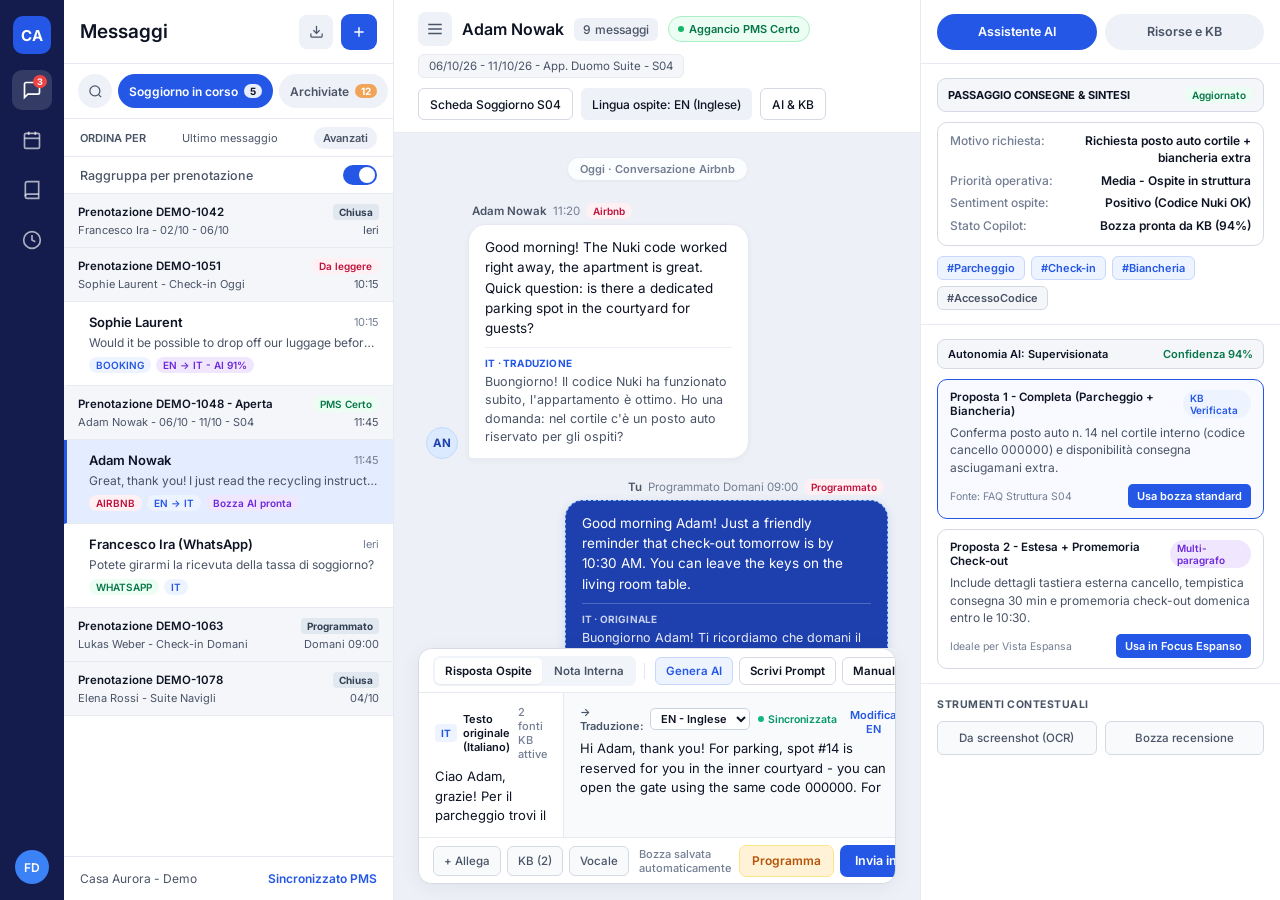
==== commit f6c72d07: "Redesign chat timeline bubbles and compact mobile composer to reduce visual density" ====
--- a/index.html
+++ b/index.html
@@ -260,7 +260,7 @@
 }
 
 .search-box {
-  padding: 0 14px 10px;
+  padding: 0 14px 8px;
   display: none;
 }
 
@@ -330,7 +330,7 @@
   display: flex;
   align-items: center;
   justify-content: space-between;
-  font-size: 12px;
+  font-size: 12.5px;
   font-weight: 500;
   color: var(--text-secondary);
   border-top: 1px solid var(--border);
@@ -409,14 +409,14 @@
 }
 
 .conv-item {
-  padding: 11px 14px 11px 22px;
+  padding: 12px 14px 12px 22px;
   border-bottom: 1px solid var(--border);
   border-left: 3px solid transparent;
   background: var(--bg-surface);
   cursor: pointer;
   display: flex;
   flex-direction: column;
-  gap: 4px;
+  gap: 5px;
 }
 
 .conv-item:hover {
@@ -466,9 +466,8 @@
 .mini-badge {
   font-size: 10px;
   font-weight: 600;
-  padding: 2px 6px;
-  border-radius: 4px;
-  white-space: nowrap;
+  padding: 2px 7px;
+  border-radius: 99px;
 }
 
 .mini-badge.channel { background: var(--rose-bg); color: var(--rose-text); }
@@ -499,12 +498,11 @@
   position: relative;
 }
 
-/* Desktop Thread Header: proper vertical padding and clean wrapping so nothing touches the top or bottom border */
 .thread-header {
   min-height: 64px;
   background: var(--bg-surface);
   border-bottom: 1px solid var(--border);
-  padding: 12px 20px;
+  padding: 12px 24px;
   display: flex;
   align-items: center;
   justify-content: space-between;
@@ -624,29 +622,48 @@
 
 /* MOBILE SUB-BARS & PINNED CARDS (Hidden on Desktop) */
 .mobile-conv-statusbar,
-.mobile-handover-inline,
 .mobile-pinned-guest-context,
 .mobile-sheet-drag-handle,
 .mobile-copilot-inline-section,
-.mobile-close-drawer-btn {
+.mobile-close-drawer-btn,
+.mobile-compact-trans-bar {
   display: none;
 }
 
-/* MESSAGES STREAM */
+/* ==========================================================================
+   TRUE CHAT TIMELINE & BUBBLES (LEFT FOR GUEST, RIGHT FOR HOST)
+   ========================================================================== */
 .messages-stream {
   flex: 1;
   overflow-y: auto;
-  padding: 18px 24px;
+  padding: 24px 32px;
   display: flex;
   flex-direction: column;
-  gap: 14px;
+  gap: 20px;
+}
+
+.chat-date-divider {
+  display: flex;
+   justify-content: center;
+  margin-bottom: 2px;
+}
+
+.chat-date-divider span {
+  background: rgba(255, 255, 255, 0.85);
+  border: 1px solid var(--border);
+  color: var(--text-muted);
+  font-size: 11px;
+  font-weight: 600;
+  padding: 4px 12px;
+  border-radius: 99px;
+  box-shadow: 0 1px 2px rgba(14, 20, 36, 0.03);
 }
 
 .msg-row {
   display: flex;
-  flex-direction: column;
-  max-width: 620px;
-  gap: 6px;
+  align-items: flex-end;
+  gap: 10px;
+  max-width: 70%;
 }
 
 .msg-row.guest {
@@ -655,6 +672,36 @@
 
 .msg-row.host {
   align-self: flex-end;
+  flex-direction: row-reverse;
+}
+
+.chat-avatar {
+  width: 32px;
+  height: 32px;
+  border-radius: 50%;
+  background: #DBEAFE;
+  color: #1E40AF;
+  font-size: 11.5px;
+  font-weight: 700;
+  display: flex;
+  align-items: center;
+  justify-content: center;
+  flex-shrink: 0;
+  border: 1px solid #BFDBFE;
+}
+
+.msg-content-col {
+  display: flex;
+  flex-direction: column;
+  gap: 5px;
+  min-width: 0;
+}
+
+.msg-row.guest .msg-content-col {
+  align-items: flex-start;
+}
+
+.msg-row.host .msg-content-col {
   align-items: flex-end;
 }
 
@@ -663,29 +710,41 @@
   align-items: center;
   gap: 6px;
   font-size: 11.5px;
+  color: var(--text-muted);
+  padding: 0 4px;
+}
+
+.msg-author-name {
+  font-weight: 600;
   color: var(--text-secondary);
-  flex-wrap: wrap;
+}
+
+.msg-time-label {
+  color: var(--text-muted);
 }
 
 .msg-bubble {
   padding: 12px 16px;
   font-size: 13.5px;
   line-height: 1.5;
-  border-radius: 14px;
-  width: 100%;
+  border-radius: 18px;
+  width: fit-content;
+  max-width: 100%;
+  box-shadow: 0 2px 6px rgba(14, 20, 36, 0.04);
 }
 
 .msg-row.guest .msg-bubble {
   background: var(--bg-surface);
   border: 1px solid var(--border);
   color: var(--text-primary);
-  border-top-left-radius: 4px;
+  border-bottom-left-radius: 4px;
 }
 
 .msg-row.host .msg-bubble {
   background: var(--brand);
   color: #FFFFFF;
-  border-top-right-radius: 4px;
+  border-bottom-right-radius: 4px;
+  box-shadow: 0 3px 10px rgba(36, 87, 230, 0.16);
 }
 
 .msg-row.host.scheduled .msg-bubble {
@@ -699,44 +758,63 @@
   color: #78350F;
 }
 
-.msg-translation-card {
-  width: 100%;
-  background: var(--bg-surface);
-  border: 1px solid var(--border);
-  border-left: 3px solid var(--brand);
-  border-radius: 10px;
-  padding: 8px 12px;
+/* Integrated translation inside the same chat bubble (no separate stacked card!) */
+.msg-inline-translation {
+  margin-top: 9px;
+  padding-top: 8px;
   display: flex;
   flex-direction: column;
-  gap: 4px;
-}
-
-.msg-translation-header {
-  display: flex;
-  align-items: center;
-  justify-content: space-between;
-  font-size: 10.5px;
-  font-weight: 600;
-  color: var(--text-muted);
-}
-
-.msg-translation-body {
+  gap: 2px;
+}
+
+.msg-row.guest .msg-inline-translation {
+  border-top: 1px solid #EEF1F7;
+}
+
+.msg-row.host .msg-inline-translation {
+  border-top: 1px solid rgba(255, 255, 255, 0.22);
+}
+
+.msg-inline-trans-label {
+  font-size: 10px;
+  font-weight: 700;
+  letter-spacing: 0.2px;
+  text-transform: uppercase;
+}
+
+.msg-row.guest .msg-inline-trans-label {
+  color: var(--brand);
+}
+
+.msg-row.host .msg-inline-trans-label {
+  color: rgba(255, 255, 255, 0.75);
+}
+
+.msg-inline-trans-text {
   font-size: 12.5px;
   line-height: 1.45;
+}
+
+.msg-row.guest .msg-inline-trans-text {
   color: var(--text-secondary);
 }
 
+.msg-row.host .msg-inline-trans-text {
+  color: rgba(255, 255, 255, 0.9);
+}
+
 .msg-actions-bar {
   display: flex;
   align-items: center;
   gap: 6px;
+  margin-top: 2px;
 }
 
 .msg-action-tiny {
   font-size: 11px;
   font-weight: 500;
-  padding: 3px 8px;
-  border-radius: 5px;
+  padding: 3px 9px;
+  border-radius: 6px;
   background: var(--bg-surface);
   border: 1px solid var(--border-strong);
   color: var(--text-secondary);
@@ -750,9 +828,8 @@
 
 /* CENTRAL COMPOSER (V2 SPLIT BILINGUAL EDITOR) */
 .composer-wrapper {
-  background: var(--bg-subtle);
-  border-top: 1px solid var(--border);
-  padding: 12px 18px 14px;
+  background: transparent;
+  padding: 0 24px 16px;
   flex-shrink: 0;
   transition: all 0.2s ease;
 }
@@ -760,7 +837,7 @@
 .composer-card {
   background: var(--bg-surface);
   border: 1px solid var(--border-strong);
-  border-radius: 12px;
+  border-radius: 14px;
   box-shadow: var(--shadow-card);
   display: flex;
   flex-direction: column;
@@ -778,8 +855,8 @@
 }
 
 .composer-topbar {
-  min-height: 46px;
-  padding: 8px 14px;
+  min-height: 44px;
+  padding: 6px 14px;
   border-bottom: 1px solid var(--border);
   display: flex;
   align-items: center;
@@ -835,8 +912,8 @@
 }
 
 .ai-action-btn {
-  height: 30px;
-  padding: 0 11px;
+  height: 28px;
+  padding: 0 10px;
   border-radius: 6px;
   font-size: 11.5px;
   font-weight: 600;
@@ -860,8 +937,8 @@
 }
 
 .focus-toggle-btn {
-  height: 30px;
-  padding: 0 11px;
+  height: 28px;
+  padding: 0 10px;
   border-radius: 6px;
   border: 1px solid var(--border-strong);
   background: var(--bg-surface);
@@ -914,7 +991,7 @@
   font-weight: 600;
 }
 
-/* SPLIT BILINGUAL COMPOSER SURFACE (IT LEFT + LIVE TRANSLATION RIGHT ON DESKTOP, STACKED ON MOBILE) */
+/* SPLIT BILINGUAL COMPOSER SURFACE (IT LEFT + LIVE TRANSLATION RIGHT ON DESKTOP) */
 .composer-split-surface {
   width: 100%;
   display: grid;
@@ -927,23 +1004,24 @@
   background: #FFFBEB;
 }
 
-.composer-card.note-mode .composer-col-target {
-  display: none;
+.composer-card.note-mode .composer-col-target,
+.composer-card.note-mode .mobile-compact-trans-bar {
+  display: none !important;
 }
 
 .composer-col-origin {
-  padding: 14px 16px;
+  padding: 12px 16px;
   display: flex;
   flex-direction: column;
-  gap: 8px;
+  gap: 6px;
   background: var(--bg-surface);
   border-right: 1px solid var(--border);
 }
 
 .composer-card.focus-expanded .composer-col-origin,
 .composer-card.focus-expanded .composer-col-target {
-  padding: 16px 18px;
-  gap: 10px;
+  padding: 14px 18px;
+  gap: 8px;
 }
 
 .composer-card.note-mode .composer-col-origin {
@@ -952,10 +1030,10 @@
 }
 
 .composer-col-target {
-  padding: 14px 16px;
+  padding: 12px 16px;
   display: flex;
   flex-direction: column;
-  gap: 8px;
+  gap: 6px;
   background: var(--bg-subtle);
 }
 
@@ -963,7 +1041,7 @@
   display: flex;
   align-items: center;
   justify-content: space-between;
-  min-height: 22px;
+  min-height: 20px;
   gap: 8px;
 }
 
@@ -1000,10 +1078,10 @@
 .composer-textarea,
 .translation-preview-textarea {
   width: 100%;
-  min-height: 64px;
+  min-height: 58px;
   resize: none;
   font-size: 13px;
-  line-height: 1.55;
+  line-height: 1.5;
   color: var(--text-primary);
   outline: none;
   border: none;
@@ -1013,13 +1091,13 @@
 
 .composer-card.focus-expanded .composer-textarea,
 .composer-card.focus-expanded .translation-preview-textarea {
-  min-height: 136px;
+  min-height: 130px;
 }
 
 /* COMPOSER BOTTOM BAR */
 .composer-bottombar {
-  min-height: 48px;
-  padding: 8px 14px;
+  min-height: 46px;
+  padding: 6px 14px;
   border-top: 1px solid var(--border);
   display: flex;
   align-items: center;
@@ -1055,7 +1133,7 @@
 }
 
 .schedule-btn {
-  height: 34px;
+  height: 32px;
   padding: 0 12px;
   border-radius: 7px;
   background: var(--amber-bg);
@@ -1070,8 +1148,8 @@
 }
 
 .send-btn {
-  height: 34px;
-  padding: 0 16px;
+  height: 32px;
+  padding: 0 15px;
   border-radius: 7px;
   background: var(--brand);
   color: #FFFFFF;
@@ -1087,9 +1165,9 @@
   background: var(--brand-hover);
 }
 
-/* 4. RIGHT SIDEBAR: PANNELLO AI & CONTESTO OPERATIVO (370px) */
+/* 4. RIGHT SIDEBAR: PANNELLO AI & CONTESTO OPERATIVO (360px) */
 .ai-sidebar {
-  width: 370px;
+  width: 360px;
   background: var(--bg-surface);
   border-left: 1px solid var(--border);
   display: flex;
@@ -1452,8 +1530,8 @@
   .thread-header {
     background: var(--bg-mobile-header);
     color: #FFFFFF;
-    min-height: 58px;
-    padding: 10px 14px;
+    min-height: 56px;
+    padding: 8px 14px;
     border-bottom: none;
     gap: 10px;
     flex-wrap: nowrap;
@@ -1526,12 +1604,12 @@
     font-weight: 600;
   }
 
-  /* Mobile Conversation Status Sub-bar (Stato conversazione) */
+  /* Mobile Conversation Status Sub-bar: slim & airy */
   .mobile-conv-statusbar {
     display: flex;
     align-items: center;
     justify-content: space-between;
-    padding: 8px 14px;
+    padding: 6px 14px;
     background: var(--bg-surface);
     border-bottom: 1px solid var(--border);
     flex-shrink: 0;
@@ -1580,33 +1658,29 @@
     display: none;
   }
 
-  /* Messages Stream & Inline Handover Card on Mobile Standard View */
+  /* True Chat Messages Stream on Mobile: clear Left (Guest) vs Right (Host) bubbles! */
   .messages-stream {
-    padding: 12px 14px;
-    gap: 12px;
-  }
-
-  .mobile-handover-inline {
-    display: flex;
-    flex-direction: column;
-    gap: 6px;
-    background: #FFFFFF;
-    border: 1px solid var(--border-strong);
-    border-radius: 10px;
-    padding: 10px 12px;
-    flex-shrink: 0;
+    padding: 16px 14px;
+    gap: 16px;
   }
 
   .msg-row {
-    max-width: 100%;
+    max-width: 84%;
+    gap: 8px;
+  }
+
+  .chat-avatar {
+    width: 28px;
+    height: 28px;
+    font-size: 10.5px;
   }
 
   .msg-bubble {
-    padding: 10px 13px;
+    padding: 10px 14px;
     font-size: 13px;
   }
 
-  /* Mobile Standard Composer */
+  /* Mobile Standard Composer: compact chat bar so the conversation dominates the screen */
   .composer-wrapper {
     padding: 0;
     background: transparent;
@@ -1614,10 +1688,11 @@
   }
 
   .composer-card {
-    border-radius: 0;
+    border-radius: 14px 14px 0 0;
     border-left: none;
     border-right: none;
     border-bottom: none;
+    box-shadow: 0 -4px 18px rgba(14, 20, 36, 0.06);
   }
 
   /* Mobile Bottom Sheet Focus Expanded */
@@ -1654,10 +1729,10 @@
     background: #CBD5E1;
   }
 
-  /* Mobile Composer Topbar: clean single row for Channel Switch + Espandi, and dedicated row for AI buttons when expanded */
+  /* Mobile Composer Topbar */
   .composer-topbar {
-    min-height: 44px;
-    padding: 8px 12px;
+    min-height: 40px;
+    padding: 6px 12px;
     gap: 8px;
     flex-wrap: wrap;
   }
@@ -1681,7 +1756,7 @@
   }
 
   .composer-card.focus-expanded .composer-topbar {
-    padding-bottom: 10px;
+    padding-bottom: 8px;
   }
 
   .composer-card.focus-expanded .composer-ai-buttons-group {
@@ -1706,6 +1781,60 @@
     grid-template-columns: 1fr;
   }
 
+  /* In compact mobile view (not expanded): hide origin header & full target textarea, show sleek 1-line translation bar */
+  .composer-card:not(.focus-expanded) .composer-col-origin .editor-header-row {
+    display: none;
+  }
+
+  .composer-card:not(.focus-expanded) .composer-col-target {
+    display: none;
+  }
+
+  .composer-card:not(.focus-expanded) .mobile-compact-trans-bar {
+    display: flex;
+    align-items: center;
+    justify-content: space-between;
+    gap: 8px;
+    padding: 6px 12px;
+    background: var(--bg-subtle);
+    border-top: 1px solid var(--border);
+    cursor: pointer;
+  }
+
+  .mobile-compact-trans-left {
+    display: flex;
+    align-items: center;
+    gap: 6px;
+    min-width: 0;
+    flex: 1;
+  }
+
+  .mobile-compact-trans-badge {
+    font-size: 10px;
+    font-weight: 700;
+    padding: 2px 5px;
+    border-radius: 4px;
+    background: var(--brand-soft);
+    color: var(--brand);
+    flex-shrink: 0;
+  }
+
+  .mobile-compact-trans-text {
+    font-size: 11.5px;
+    color: var(--text-secondary);
+    white-space: nowrap;
+    overflow: hidden;
+    text-overflow: ellipsis;
+    flex: 1;
+  }
+
+  .mobile-compact-trans-action {
+    font-size: 11px;
+    font-weight: 600;
+    color: var(--brand);
+    flex-shrink: 0;
+  }
+
   .composer-card.focus-expanded .composer-split-surface {
     margin: 10px 12px;
     width: calc(100% - 24px);
@@ -1719,6 +1848,10 @@
     padding: 8px 12px;
     gap: 4px;
     border-right: none;
+    border-bottom: none;
+  }
+
+  .composer-card.focus-expanded .composer-col-origin {
     border-bottom: 1px solid var(--border);
   }
 
@@ -1735,22 +1868,18 @@
 
   .composer-textarea {
     min-height: 44px;
-    font-size: 12.5px;
+    max-height: 62px;
+    font-size: 13px;
     line-height: 1.45;
   }
 
-  .translation-preview-textarea {
-    min-height: 38px;
-    font-size: 12px;
-    line-height: 1.45;
-  }
-
   .composer-card.focus-expanded .composer-textarea {
-    min-height: 74px;
+    min-height: 82px;
+    max-height: none;
   }
 
   .composer-card.focus-expanded .translation-preview-textarea {
-    min-height: 66px;
+    min-height: 76px;
   }
 
   /* Mobile Inline Copilot & Autonomy Section inside Focus Bottom Sheet */
@@ -1780,10 +1909,10 @@
     font-size: 11px;
   }
 
-  /* Thumb Zone Bottom Bar: clean and uncluttered on mobile (no # Tag, / Pronti, KB (2)) */
+  /* Thumb Zone Bottom Bar: clean and uncluttered on mobile */
   .composer-bottombar {
-    min-height: 48px;
-    padding: 8px 12px;
+    min-height: 46px;
+    padding: 6px 12px;
     margin-top: auto;
     gap: 8px;
     flex-wrap: nowrap;
@@ -1853,7 +1982,7 @@
         </div>
       </nav>
 
-      <!-- 2. LISTA MESSAGGI (340px Desktop / Drawer Navigazione su Mobile) -->
+      <!-- 2. LISTA MESSAGGI (330px Desktop / Drawer Navigazione su Mobile) -->
       <aside class="inbox-panel" id="inboxPanel">
         <div class="inbox-header">
           <span class="inbox-title">Messaggi</span>
@@ -1999,7 +2128,7 @@
         </div>
       </aside>
 
-      <!-- 3. COLONNA CENTRALE: THREAD + COMPOSER SPLIT BILINGUE -->
+      <!-- 3. COLONNA CENTRALE: THREAD CHAT + COMPOSER SPLIT BILINGUE -->
       <section class="thread-column" id="threadColumn">
         <!-- Intestazione Thread (Bianca su Desktop, Navy #131C4D su Mobile come da Figma) -->
         <header class="thread-header">
@@ -2030,20 +2159,17 @@
           </div>
         </header>
 
-        <!-- Barra Stato Conversazione Mobile (1:467 Stato conversazione - visibile su mobile in vista standard) -->
+        <!-- Barra Stato Conversazione Mobile (Sottile e pulita) -->
         <div class="mobile-conv-statusbar">
           <span class="msg-count-pill"><span id="mobileMsgCount">9</span> messaggi</span>
           <span class="pms-badge">
             <span class="pms-dot"></span>
             <span>Aggancio PMS Certo</span>
           </span>
-          <div style="display:flex;align-items:center;gap:6px;">
-            <button class="icon-btn" style="width:26px;height:26px;font-size:11px;font-weight:700;" onclick="flashSyncBadge('Dati aggiornati')">Sync</button>
-            <span class="mini-badge booking" id="mobileLangBadge">EN -&gt; IT</span>
-          </div>
+          <span class="mini-badge booking" id="mobileLangBadge">EN &lt;-&gt; IT</span>
         </div>
 
-        <!-- Contesto Ospite Fissato Mobile (1:341 Contesto Ospite Fissato - visibile su mobile quando Bottom Sheet Focus è espanso) -->
+        <!-- Contesto Ospite Fissato Mobile (Visibile su mobile quando Bottom Sheet Focus è espanso) -->
         <div class="mobile-pinned-guest-context" id="mobilePinnedGuestContext">
           <div class="mobile-pinned-header">
             <span>CONTESTO OSPITE FISSATO - DOMANDE DA EVADERE</span>
@@ -2052,10 +2178,10 @@
           <div class="mobile-pinned-card" id="mobilePinnedContextCard"></div>
         </div>
 
-        <!-- Flusso Messaggi -->
+        <!-- Flusso Messaggi Chat (Fumetti a sinistra per Ospite, a destra per Host) -->
         <div class="messages-stream" id="messagesStream"></div>
 
-        <!-- COMPOSER CENTRALE SPLIT BILINGUE (Desktop: 2 colonne affiancate IT + EN | Mobile: Standard o Bottom Sheet Focus Espanso) -->
+        <!-- COMPOSER CENTRALE SPLIT BILINGUE -->
         <div class="composer-wrapper">
           <div class="composer-card" id="composerCard">
 
@@ -2120,7 +2246,16 @@
                 ></textarea>
               </div>
 
-              <!-- Colonna Destinazione - Traduzione Live -->
+              <!-- Anteprima Compatta 1 Riga su Mobile Standard (tocca per aprire traduzione completa) -->
+              <div class="mobile-compact-trans-bar" onclick="toggleFocusView()" title="Tocca per vedere o modificare la traduzione completa">
+                <div class="mobile-compact-trans-left">
+                  <span class="mobile-compact-trans-badge">EN -&gt;</span>
+                  <span class="mobile-compact-trans-text" id="mobileCompactTransText">Hi Adam, thank you! For parking, spot #14 is reserved for you...</span>
+                </div>
+                <span class="mobile-compact-trans-action">Modifica EN</span>
+              </div>
+
+              <!-- Colonna Destinazione - Traduzione Live (Sempre visibile a fianco su Desktop, visibile nel Bottom Sheet Espanso su Mobile) -->
               <div class="composer-col-target">
                 <div class="editor-header-row">
                   <div class="translation-target-selector">
@@ -2146,7 +2281,7 @@
               </div>
             </div>
 
-            <!-- Sezione Copilot e Autonomia Mobile (1:406 - Visibile nel Bottom Sheet Focus Mobile) -->
+            <!-- Sezione Copilot e Autonomia Mobile (Visibile nel Bottom Sheet Focus Mobile) -->
             <div class="mobile-copilot-inline-section">
               <div class="mobile-copilot-card">
                 <div class="mobile-copilot-row">
@@ -2163,7 +2298,7 @@
               </div>
             </div>
 
-            <!-- Barra Inferiore Strumenti e Invio (Thumb Zone su Mobile: pulita, senza # Tag, / Pronti o KB (2)) -->
+            <!-- Barra Inferiore Strumenti e Invio (Thumb Zone su Mobile: solo + Allega, Vocale, Programma, Invia in EN) -->
             <div class="composer-bottombar">
               <div class="composer-tools-left">
                 <button class="tool-chip-btn" onclick="flashSyncBadge('Selettore allegati aperto')">+ Allega</button>
@@ -2185,7 +2320,7 @@
         </div>
       </section>
 
-      <!-- 4. SIDEBAR DI DESTRA: PANNELLO AI & CONTESTO OPERATIVO (370px Desktop / Drawer su Mobile) -->
+      <!-- 4. SIDEBAR DI DESTRA: PANNELLO AI & CONTESTO OPERATIVO (360px Desktop / Drawer su Mobile) -->
       <aside class="ai-sidebar" id="aiSidebar">
         <!-- Intestazione Tabs -->
         <div class="ai-sidebar-header">
@@ -2402,11 +2537,12 @@
     bookingCode: 'DEMO-1048',
     bookingStatus: 'Aperta - Soggiorno in corso',
     guestName: 'Adam Nowak',
+    initials: 'AN',
     dates: '06/10/26 - 11/10/26',
     unit: 'App. Duomo Suite - S04',
     langCode: 'EN',
     langName: 'Inglese',
-    channel: 'AIRBNB',
+    channel: 'Airbnb',
     msgCount: 9,
     handover: {
       motivo: 'Richiesta posto auto cortile + biancheria extra',
@@ -2427,11 +2563,9 @@
       {
         id: 'm1',
         sender: 'guest',
-        author: 'ADAM - 11:20',
-        badges: [
-          { text: 'AIRBNB', cls: 'channel' },
-          { text: 'EN -> IT', cls: 'booking' }
-        ],
+        author: 'Adam Nowak',
+        time: '11:20',
+        badge: { text: 'Airbnb', cls: 'channel' },
         textOriginal: 'Good morning! The Nuki code worked right away, the apartment is great. Quick question: is there a dedicated parking spot in the courtyard for guests?',
         textTranslated: "Buongiorno! Il codice Nuki ha funzionato subito, l'appartamento è ottimo. Ho una domanda: nel cortile c'è un posto auto riservato per gli ospiti?"
       },
@@ -2439,24 +2573,18 @@
         id: 'm2',
         sender: 'host',
         scheduled: true,
-        author: 'TU - Programmato per Domani 09:00',
-        badges: [
-          { text: 'PROGRAMMATO', cls: 'channel' },
-          { text: 'TEMPLATE CHECK-OUT', cls: 'ai' },
-          { text: 'DOPPIA VERIFICA OK', cls: 'pms' }
-        ],
+        author: 'Tu',
+        time: 'Programmato Domani 09:00',
+        badge: { text: 'Programmato', cls: 'channel' },
         textOriginal: 'Good morning Adam! Just a friendly reminder that check-out tomorrow is by 10:30 AM. You can leave the keys on the living room table.',
-        textTranslated: 'Testo originale (IT): Buongiorno Adam! Ti ricordiamo che domani il check-out è previsto entro le 10:30. Puoi lasciare le chiavi sul tavolo in soggiorno.'
+        textTranslated: 'Buongiorno Adam! Ti ricordiamo che domani il check-out è previsto entro le 10:30. Puoi lasciare le chiavi sul tavolo in soggiorno.'
       },
       {
         id: 'm3',
         sender: 'guest',
-        author: 'ADAM - 11:45',
-        badges: [
-          { text: 'AIRBNB', cls: 'channel' },
-          { text: 'EN -> IT', cls: 'booking' },
-          { text: 'SENTIMENT POSITIVO', cls: 'pms' }
-        ],
+        author: 'Adam Nowak',
+        time: '11:45',
+        badge: { text: 'Airbnb', cls: 'channel' },
         textOriginal: 'Great, thank you! I just read the recycling instructions. If I need extra towels I will message you here. Thanks for the city sightseeing tips!',
         textTranslated: 'Super, grazie! Ho appena letto le istruzioni per la raccolta differenziata. Se avrò bisogno di asciugamani extra vi scriverò. Grazie per i consigli su cosa visitare in città.'
       }
@@ -2467,11 +2595,12 @@
     bookingCode: 'DEMO-1051',
     bookingStatus: 'Da leggere - Check-in Oggi',
     guestName: 'Sophie Laurent',
+    initials: 'SL',
     dates: '07/10/26 - 10/10/26',
     unit: 'Suite Brera - S02',
     langCode: 'EN',
     langName: 'Inglese',
-    channel: 'BOOKING.COM',
+    channel: 'Booking.com',
     msgCount: 4,
     handover: {
       motivo: 'Richiesta deposito bagagli anticipato ore 11:30',
@@ -2491,11 +2620,9 @@
       {
         id: 's1',
         sender: 'guest',
-        author: 'SOPHIE - 10:15',
-        badges: [
-          { text: 'BOOKING.COM', cls: 'booking' },
-          { text: 'EN -> IT', cls: 'ai' }
-        ],
+        author: 'Sophie Laurent',
+        time: '10:15',
+        badge: { text: 'Booking.com', cls: 'booking' },
         textOriginal: 'Hello! Our train arrives in Milan at 11:15 AM. Would it be possible to drop off our luggage before the official check-in time?',
         textTranslated: "Buongiorno! Il nostro treno arriva a Milano alle 11:15. È possibile lasciare le valigie prima dell'orario ufficiale di check-in?"
       }
@@ -2506,11 +2633,12 @@
     bookingCode: 'DEMO-1042',
     bookingStatus: 'Chiusa - Check-out effettuato',
     guestName: 'Francesco Ira',
+    initials: 'FI',
     dates: '02/10/26 - 06/10/26',
     unit: 'Casa Aurora - Attico',
     langCode: 'EN',
     langName: 'Inglese',
-    channel: 'WHATSAPP',
+    channel: 'WhatsApp',
     msgCount: 6,
     handover: {
       motivo: 'Invio ricevuta tassa di soggiorno e ringraziamenti',
@@ -2530,12 +2658,11 @@
       {
         id: 'f1',
         sender: 'guest',
-        author: 'FRANCESCO - Ieri 18:20',
-        badges: [
-          { text: 'WHATSAPP', cls: 'pms' }
-        ],
+        author: 'Francesco Ira',
+        time: 'Ieri 18:20',
+        badge: { text: 'WhatsApp', cls: 'pms' },
         textOriginal: 'Grazie di tutto ragazzi, soggiorno impeccabile! Potete girarmi la ricevuta della tassa di soggiorno quando avete un attimo?',
-        textTranslated: 'Messaggio già in Italiano (nessuna traduzione necessaria).'
+        textTranslated: ''
       }
     ]
   }
@@ -2641,6 +2768,14 @@
   }
 }
 
+function updateMobileCompactTransPreview() {
+  const enArea = document.getElementById('translationPreviewTextarea');
+  const compactEl = document.getElementById('mobileCompactTransText');
+  if (compactEl && enArea) {
+    compactEl.textContent = enArea.value.replace(/\s+/g, ' ').trim();
+  }
+}
+
 function applyAiPrompt() {
   const promptVal = document.getElementById('promptInput').value.trim();
   const itArea = document.getElementById('composerTextarea');
@@ -2648,6 +2783,7 @@
   if (!promptVal) return;
   itArea.value = itArea.value + "\n\n[Modifica AI applicata: " + promptVal + "] Restiamo a tua completa disposizione su WhatsApp o qui in chat!";
   enArea.value = enArea.value + "\n\n[AI update: " + promptVal + "] We remain at your full disposal on WhatsApp or right here in the chat!";
+  updateMobileCompactTransPreview();
   document.getElementById('promptInput').value = '';
   state.promptOpen = false;
   document.getElementById('promptInlineBar').classList.remove('open');
@@ -2679,6 +2815,7 @@
     closeMobileDrawers();
   }
   syncAllUI(true);
+  updateMobileCompactTransPreview();
   flashSyncBadge('Bozza inserita e tradotta');
 }
 
@@ -2700,11 +2837,16 @@
         ? conv.focusDraftTarget
         : conv.standardDraftTarget + (itText.length > conv.standardDraftIT.length ? ' [Live translated]' : '');
     }
+    updateMobileCompactTransPreview();
     syncText.textContent = 'Sincronizzata';
   }, 280);
 }
 
 function toggleEditTranslation() {
+  if (isMobileViewport() && !state.focusExpanded) {
+    state.focusExpanded = true;
+    syncAllUI(true);
+  }
   state.editingTranslation = !state.editingTranslation;
   const enArea = document.getElementById('translationPreviewTextarea');
   const btn = document.getElementById('btnEditPl');
@@ -2738,8 +2880,9 @@
       id: 'm_' + Date.now(),
       sender: 'host',
       internalNote: true,
-      author: 'TU - Nota Interna Team - Ora',
-      badges: [{ text: 'NOTA INTERNA PRIVATA', cls: 'channel' }],
+      author: 'Tu',
+      time: 'Ora',
+      badge: { text: 'Nota interna', cls: 'channel' },
       textOriginal: itText,
       textTranslated: ''
     });
@@ -2748,25 +2891,21 @@
       id: 'm_' + Date.now(),
       sender: 'host',
       scheduled: true,
-      author: 'TU - Programmato per ' + scheduledTime,
-      badges: [
-        { text: 'PROGRAMMATO', cls: 'channel' },
-        { text: 'TRADOTTO IN ' + conv.langCode, cls: 'pms' }
-      ],
+      author: 'Tu',
+      time: 'Programmato ' + scheduledTime,
+      badge: { text: 'Programmato', cls: 'channel' },
       textOriginal: targetText || itText,
-      textTranslated: 'Testo originale (IT): ' + itText
+      textTranslated: itText
     });
   } else {
     conv.messages.push({
       id: 'm_' + Date.now(),
       sender: 'host',
-      author: 'TU - Inviato ora',
-      badges: [
-        { text: 'INVIATO IN ' + conv.langCode, cls: 'pms' },
-        { text: 'DOPPIA VERIFICA OK', cls: 'booking' }
-      ],
+      author: 'Tu',
+      time: 'Ora',
+      badge: { text: 'Inviato in ' + conv.langCode, cls: 'pms' },
       textOriginal: targetText || itText,
-      textTranslated: 'Testo originale (IT): ' + itText
+      textTranslated: itText
     });
   }
 
@@ -2805,51 +2944,55 @@
   const conv = getConv();
   const stream = document.getElementById('messagesStream');
 
-  const mobileHandoverHtml = `
-    <div class="mobile-handover-inline">
-      <div style="display:flex;align-items:center;justify-content:space-between;">
-        <span style="font-size:10.5px;font-weight:700;color:var(--brand);letter-spacing:0.2px;">PASSAGGIO CONSEGNE &amp; SINTESI</span>
-        <span class="mini-badge pms">4 punti chiave</span>
-      </div>
-      <div style="font-size:11.5px;color:var(--text-secondary);line-height:1.45;">
-        <strong>1. Motivo:</strong> ${conv.handover.motivo}<br/>
-        <strong>2. Priorit&agrave;:</strong> ${conv.handover.urgenza} &middot; <strong>3. Sentiment:</strong> ${conv.handover.sentiment}
-      </div>
+  const dateDividerHtml = `
+    <div class="chat-date-divider">
+      <span>Oggi &middot; Conversazione ${conv.channel}</span>
     </div>
   `;
 
   const messagesHtml = conv.messages.map(m => {
+    const isGuest = m.sender === 'guest';
     const rowCls = ['msg-row', m.sender, m.scheduled ? 'scheduled' : '', m.internalNote ? 'internal-note' : ''].filter(Boolean).join(' ');
-    const badgesHtml = (m.badges || []).map(b => `<span class="mini-badge ${b.cls}">${b.text}</span>`).join('');
-    const transHtml = m.textTranslated ? `
-      <div class="msg-translation-card">
-        <div class="msg-translation-header">
-          <span>${m.sender === 'guest' ? `Traduzione automatica (${conv.langCode} -> IT)` : 'Originale scritto in Italiano'}</span>
-          <span>Sincronizzata</span>
-        </div>
-        <div class="msg-translation-body">${m.textTranslated}</div>
+    const badgeHtml = m.badge ? `<span class="mini-badge ${m.badge.cls}">${m.badge.text}</span>` : '';
+
+    const inlineTranslationHtml = m.textTranslated ? `
+      <div class="msg-inline-translation">
+        <span class="msg-inline-trans-label">${isGuest ? `IT &middot; Traduzione` : `IT &middot; Originale`}</span>
+        <div class="msg-inline-trans-text">${m.textTranslated}</div>
       </div>
     ` : '';
+
     const actionsHtml = m.scheduled ? `
       <div class="msg-actions-bar">
         <button class="msg-action-tiny" onclick="sendCurrentMessage()">Invia subito</button>
-        <button class="msg-action-tiny danger" onclick="deleteScheduledMsg('${m.id}')">Annulla programmazione</button>
+        <button class="msg-action-tiny danger" onclick="deleteScheduledMsg('${m.id}')">Annulla</button>
       </div>
     ` : '';
+
+    const avatarHtml = isGuest
+      ? `<div class="chat-avatar guest-avatar">${conv.initials || 'OS'}</div>`
+      : '';
+
     return `
       <div class="${rowCls}">
-        <div class="msg-meta">
-          <span>${m.author}</span>
-          ${badgesHtml}
+        ${avatarHtml}
+        <div class="msg-content-col">
+          <div class="msg-meta">
+            <span class="msg-author-name">${m.author}</span>
+            <span class="msg-time-label">${m.time || ''}</span>
+            ${badgeHtml}
+          </div>
+          <div class="msg-bubble">
+            <div class="msg-primary-text">${m.textOriginal}</div>
+            ${inlineTranslationHtml}
+          </div>
+          ${actionsHtml}
         </div>
-        <div class="msg-bubble">${m.textOriginal}</div>
-        ${transHtml}
-        ${actionsHtml}
       </div>
     `;
   }).join('');
 
-  stream.innerHTML = mobileHandoverHtml + messagesHtml;
+  stream.innerHTML = dateDividerHtml + messagesHtml;
 }
 
 function syncAllUI(preserveText = false) {
@@ -2860,7 +3003,7 @@
   document.getElementById('threadGuestSubMobile').textContent = `${conv.dates} - ${conv.unit}`;
   document.getElementById('threadMsgCount').textContent = conv.msgCount;
   document.getElementById('mobileMsgCount').textContent = conv.msgCount;
-  document.getElementById('mobileLangBadge').textContent = `${conv.langCode} -> IT`;
+  document.getElementById('mobileLangBadge').textContent = `${conv.langCode} <-> IT`;
   document.getElementById('threadStayDates').textContent = `${conv.dates} - ${conv.unit}`;
   document.getElementById('threadLangChip').textContent = `Lingua ospite: ${conv.langCode} (${conv.langName})`;
 
@@ -2901,7 +3044,7 @@
 
   const sendBtn = document.getElementById('mainSendBtn');
   if (state.channelMode === 'note') {
-    sendBtn.innerHTML = '<span>Salva nota interna</span>';
+    sendBtn.innerHTML = '<span>Salva nota</span>';
   } else if (mobile) {
     sendBtn.innerHTML = `<span>Invia in ${conv.langCode}</span>`;
   } else {
@@ -2914,6 +3057,7 @@
     itArea.value = state.focusExpanded ? conv.focusDraftIT : conv.standardDraftIT;
     enArea.value = state.focusExpanded ? conv.focusDraftTarget : conv.standardDraftTarget;
   }
+  updateMobileCompactTransPreview();
 
   document.getElementById('rightTabAi').classList.toggle('active', state.rightTab === 'ai');
   document.getElementById('rightTabKb').classList.toggle('active', state.rightTab === 'kb');
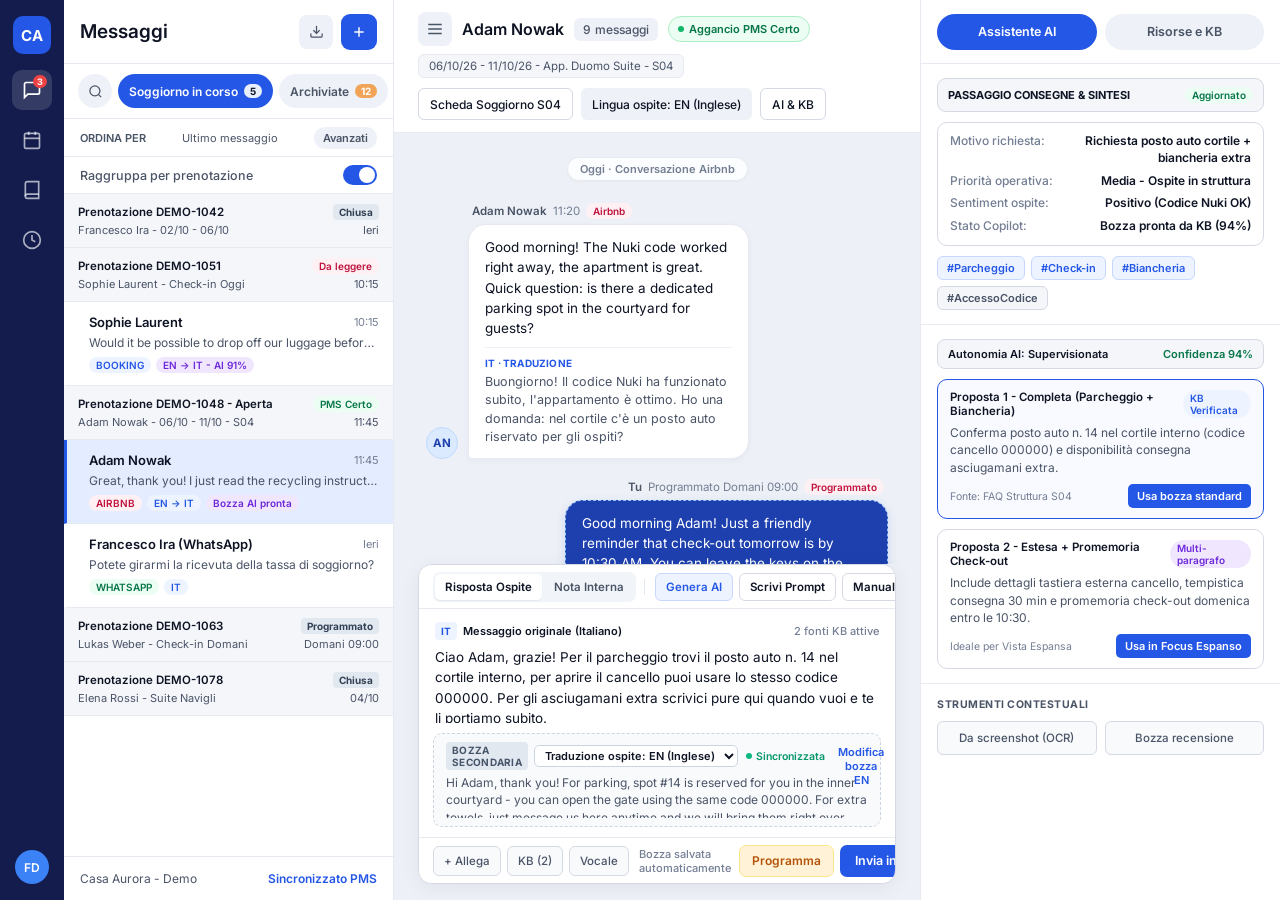
==== commit 8a924395: "Make primary Italian textbox full-width and render guest translation as a secondary draft" ====
--- a/index.html
+++ b/index.html
@@ -991,50 +991,38 @@
   font-weight: 600;
 }
 
-/* SPLIT BILINGUAL COMPOSER SURFACE (IT LEFT + LIVE TRANSLATION RIGHT ON DESKTOP) */
+/* COMPOSER SURFACE: FULL-WIDTH PRIMARY TEXTBOX + SECONDARY TRANSLATION DRAFT */
 .composer-split-surface {
   width: 100%;
-  display: grid;
-  grid-template-columns: 1fr 1fr;
+  display: flex;
+  flex-direction: column;
   background: var(--bg-surface);
 }
 
 .composer-card.note-mode .composer-split-surface {
-  grid-template-columns: 1fr;
   background: #FFFBEB;
 }
 
-.composer-card.note-mode .composer-col-target,
-.composer-card.note-mode .mobile-compact-trans-bar {
+.composer-card.note-mode .composer-secondary-draft {
   display: none !important;
 }
 
 .composer-col-origin {
-  padding: 12px 16px;
+  padding: 12px 16px 10px;
   display: flex;
   flex-direction: column;
   gap: 6px;
   background: var(--bg-surface);
-  border-right: 1px solid var(--border);
-}
-
-.composer-card.focus-expanded .composer-col-origin,
-.composer-card.focus-expanded .composer-col-target {
-  padding: 14px 18px;
+  flex: 1;
+}
+
+.composer-card.focus-expanded .composer-col-origin {
+  padding: 14px 18px 12px;
   gap: 8px;
 }
 
 .composer-card.note-mode .composer-col-origin {
   background: #FFFBEB;
-  border-right: none;
-}
-
-.composer-col-target {
-  padding: 12px 16px;
-  display: flex;
-  flex-direction: column;
-  gap: 6px;
-  background: var(--bg-subtle);
 }
 
 .editor-header-row {
@@ -1075,23 +1063,81 @@
   color: var(--text-muted);
 }
 
-.composer-textarea,
-.translation-preview-textarea {
+.composer-textarea {
   width: 100%;
-  min-height: 58px;
+  min-height: 76px;
   resize: none;
-  font-size: 13px;
+  font-size: 13.5px;
   line-height: 1.5;
   color: var(--text-primary);
   outline: none;
   border: none;
   background: transparent;
   transition: min-height 0.2s ease;
-}
-
-.composer-card.focus-expanded .composer-textarea,
-.composer-card.focus-expanded .translation-preview-textarea {
-  min-height: 130px;
+  flex: 1;
+}
+
+.composer-card.focus-expanded .composer-textarea {
+  min-height: 190px;
+}
+
+/* SECONDARY TRANSLATION DRAFT (Subordinate preview box, not a second primary textarea) */
+.composer-secondary-draft {
+  margin: 0 14px 10px;
+  padding: 8px 12px;
+  background: var(--bg-subtle);
+  border: 1px dashed #CBD5E1;
+  border-radius: 9px;
+  display: flex;
+  flex-direction: column;
+  gap: 4px;
+  flex-shrink: 0;
+  transition: border-color 0.15s ease, background 0.15s ease;
+}
+
+.composer-secondary-draft.editing {
+  background: #FFFFFF;
+  border-style: solid;
+  border-color: var(--brand);
+  box-shadow: 0 0 0 2px rgba(36, 87, 230, 0.1);
+}
+
+.secondary-draft-header {
+  display: flex;
+  align-items: center;
+  justify-content: space-between;
+  gap: 8px;
+  min-height: 20px;
+}
+
+.secondary-draft-badge {
+  font-size: 10px;
+  font-weight: 700;
+  text-transform: uppercase;
+  letter-spacing: 0.3px;
+  padding: 2px 6px;
+  border-radius: 4px;
+  background: #E2E8F0;
+  color: #475569;
+}
+
+.secondary-draft-text {
+  font-size: 12px;
+  line-height: 1.45;
+  color: var(--text-secondary);
+  white-space: pre-wrap;
+  max-height: 44px;
+  overflow-y: auto;
+  outline: none;
+}
+
+.composer-card.focus-expanded .secondary-draft-text {
+  max-height: 105px;
+}
+
+.composer-secondary-draft.editing .secondary-draft-text {
+  color: var(--text-primary);
+  max-height: 120px;
 }
 
 /* COMPOSER BOTTOM BAR */
@@ -1776,72 +1822,21 @@
     font-size: 11px;
   }
 
-  /* Stacked IT + Target Language Split Surface on Mobile */
-  .composer-split-surface {
-    grid-template-columns: 1fr;
-  }
-
-  /* In compact mobile view (not expanded): hide origin header & full target textarea, show sleek 1-line translation bar */
+  /* Primary IT Textbox + Secondary Translation Draft on Mobile */
   .composer-card:not(.focus-expanded) .composer-col-origin .editor-header-row {
     display: none;
   }
 
-  .composer-card:not(.focus-expanded) .composer-col-target {
-    display: none;
-  }
-
-  .composer-card:not(.focus-expanded) .mobile-compact-trans-bar {
+  .composer-card.focus-expanded .composer-split-surface {
+    flex: 1;
     display: flex;
-    align-items: center;
-    justify-content: space-between;
-    gap: 8px;
-    padding: 6px 12px;
-    background: var(--bg-subtle);
-    border-top: 1px solid var(--border);
-    cursor: pointer;
-  }
-
-  .mobile-compact-trans-left {
-    display: flex;
-    align-items: center;
-    gap: 6px;
-    min-width: 0;
-    flex: 1;
-  }
-
-  .mobile-compact-trans-badge {
-    font-size: 10px;
-    font-weight: 700;
-    padding: 2px 5px;
-    border-radius: 4px;
-    background: var(--brand-soft);
-    color: var(--brand);
-    flex-shrink: 0;
-  }
-
-  .mobile-compact-trans-text {
-    font-size: 11.5px;
-    color: var(--text-secondary);
-    white-space: nowrap;
-    overflow: hidden;
-    text-overflow: ellipsis;
-    flex: 1;
-  }
-
-  .mobile-compact-trans-action {
-    font-size: 11px;
-    font-weight: 600;
-    color: var(--brand);
-    flex-shrink: 0;
-  }
-
-  .composer-card.focus-expanded .composer-split-surface {
-    margin: 10px 12px;
+    flex-direction: column;
+    min-height: 260px;
+    margin: 8px 12px;
     width: calc(100% - 24px);
     border: 1.5px solid var(--brand);
     border-radius: 10px;
     overflow: hidden;
-    flex-shrink: 0;
   }
 
   .composer-col-origin {
@@ -1852,34 +1847,50 @@
   }
 
   .composer-card.focus-expanded .composer-col-origin {
-    border-bottom: 1px solid var(--border);
-  }
-
-  .composer-col-target {
-    padding: 8px 12px;
-    gap: 4px;
-  }
-
-  .composer-card.focus-expanded .composer-col-origin,
-  .composer-card.focus-expanded .composer-col-target {
-    padding: 10px 12px;
-    gap: 6px;
+    flex: 1;
+    display: flex;
+    flex-direction: column;
+    padding: 12px 14px 8px;
+    gap: 8px;
+    min-height: 150px;
   }
 
   .composer-textarea {
-    min-height: 44px;
-    max-height: 62px;
+    min-height: 52px;
+    max-height: 72px;
     font-size: 13px;
     line-height: 1.45;
   }
 
   .composer-card.focus-expanded .composer-textarea {
-    min-height: 82px;
+    flex: 1;
+    height: 100%;
+    min-height: 140px;
     max-height: none;
-  }
-
-  .composer-card.focus-expanded .translation-preview-textarea {
-    min-height: 76px;
+    font-size: 13.5px;
+    line-height: 1.5;
+  }
+
+  .composer-secondary-draft {
+    margin: 0 10px 8px;
+    padding: 6px 10px;
+    gap: 3px;
+  }
+
+  .composer-card.focus-expanded .composer-secondary-draft {
+    margin: 0 10px 10px;
+    padding: 8px 11px;
+    gap: 4px;
+  }
+
+  .secondary-draft-text {
+    font-size: 11.5px;
+    max-height: 36px;
+  }
+
+  .composer-card.focus-expanded .secondary-draft-text {
+    font-size: 12px;
+    max-height: 88px;
   }
 
   /* Mobile Inline Copilot & Autonomy Section inside Focus Bottom Sheet */
@@ -2227,14 +2238,14 @@
               <button class="prompt-apply-btn" onclick="applyAiPrompt()">Applica</button>
             </div>
 
-            <!-- Superficie Split Scrittura e Traduzione (IT + Traduzione Live EN) -->
+            <!-- Superficie Scrittura: Textbox Principale IT a tutta larghezza + Bozza Secondaria Traduzione Ospite -->
             <div class="composer-split-surface">
-              <!-- Colonna Origine - Italiano -->
+              <!-- Area Principale di Scrittura - Italiano (100% larghezza e altezza principale) -->
               <div class="composer-col-origin">
                 <div class="editor-header-row">
                   <div class="editor-lang-group">
                     <span class="lang-badge-it">IT</span>
-                    <span class="editor-title-label">Testo originale (Italiano)</span>
+                    <span class="editor-title-label">Messaggio originale (Italiano)</span>
                   </div>
                   <span class="editor-status-label">2 fonti KB attive</span>
                 </div>
@@ -2246,23 +2257,14 @@
                 ></textarea>
               </div>
 
-              <!-- Anteprima Compatta 1 Riga su Mobile Standard (tocca per aprire traduzione completa) -->
-              <div class="mobile-compact-trans-bar" onclick="toggleFocusView()" title="Tocca per vedere o modificare la traduzione completa">
-                <div class="mobile-compact-trans-left">
-                  <span class="mobile-compact-trans-badge">EN -&gt;</span>
-                  <span class="mobile-compact-trans-text" id="mobileCompactTransText">Hi Adam, thank you! For parking, spot #14 is reserved for you...</span>
-                </div>
-                <span class="mobile-compact-trans-action">Modifica EN</span>
-              </div>
-
-              <!-- Colonna Destinazione - Traduzione Live (Sempre visibile a fianco su Desktop, visibile nel Bottom Sheet Espanso su Mobile) -->
-              <div class="composer-col-target">
-                <div class="editor-header-row">
+              <!-- Bozza Secondaria Traduzione Ospite (Non una seconda textarea dedicata, ma un riquadro bozza subordinato) -->
+              <div class="composer-secondary-draft" id="secondaryTranslationDraft">
+                <div class="secondary-draft-header">
                   <div class="translation-target-selector">
-                    <span>-&gt; Traduzione:</span>
+                    <span class="secondary-draft-badge">Bozza secondaria</span>
                     <select id="langSelectDropdown" class="lang-select-dropdown" onchange="flashSyncBadge('Lingua aggiornata')">
-                      <option value="EN">EN - Inglese</option>
-                      <option value="IT">IT - Italiano</option>
+                      <option value="EN">Traduzione ospite: EN (Inglese)</option>
+                      <option value="IT">Traduzione ospite: IT (Italiano)</option>
                     </select>
                   </div>
                   <div class="translation-sync-actions">
@@ -2270,14 +2272,14 @@
                       <span class="sync-dot"></span>
                       <span id="syncStatusText">Sincronizzata</span>
                     </span>
-                    <button class="btn-edit-pl" id="btnEditPl" onclick="toggleEditTranslation()">Modifica EN</button>
+                    <button class="btn-edit-pl" id="btnEditPl" onclick="toggleEditTranslation()">Modifica bozza EN</button>
                   </div>
                 </div>
-                <textarea
-                  id="translationPreviewTextarea"
-                  class="translation-preview-textarea"
-                  readonly
-                ></textarea>
+                <div
+                  id="translationDraftPreview"
+                  class="secondary-draft-text"
+                  contenteditable="false"
+                ></div>
               </div>
             </div>
 
@@ -2768,22 +2770,24 @@
   }
 }
 
-function updateMobileCompactTransPreview() {
-  const enArea = document.getElementById('translationPreviewTextarea');
-  const compactEl = document.getElementById('mobileCompactTransText');
-  if (compactEl && enArea) {
-    compactEl.textContent = enArea.value.replace(/\s+/g, ' ').trim();
+function getTranslationDraftText() {
+  const draftEl = document.getElementById('translationDraftPreview');
+  return draftEl ? (draftEl.innerText || draftEl.textContent || '') : '';
+}
+
+function setTranslationDraftText(val) {
+  const draftEl = document.getElementById('translationDraftPreview');
+  if (draftEl) {
+    draftEl.textContent = val;
   }
 }
 
 function applyAiPrompt() {
   const promptVal = document.getElementById('promptInput').value.trim();
   const itArea = document.getElementById('composerTextarea');
-  const enArea = document.getElementById('translationPreviewTextarea');
   if (!promptVal) return;
   itArea.value = itArea.value + "\n\n[Modifica AI applicata: " + promptVal + "] Restiamo a tua completa disposizione su WhatsApp o qui in chat!";
-  enArea.value = enArea.value + "\n\n[AI update: " + promptVal + "] We remain at your full disposal on WhatsApp or right here in the chat!";
-  updateMobileCompactTransPreview();
+  setTranslationDraftText(getTranslationDraftText() + "\n\n[AI update: " + promptVal + "] We remain at your full disposal on WhatsApp or right here in the chat!");
   document.getElementById('promptInput').value = '';
   state.promptOpen = false;
   document.getElementById('promptInlineBar').classList.remove('open');
@@ -2793,35 +2797,32 @@
 function insertProposal(type) {
   const conv = getConv();
   const itArea = document.getElementById('composerTextarea');
-  const enArea = document.getElementById('translationPreviewTextarea');
   if (type === 'full') {
     state.focusExpanded = true;
     itArea.value = conv.focusDraftIT;
-    enArea.value = conv.focusDraftTarget;
+    setTranslationDraftText(conv.focusDraftTarget);
   } else if (type === 'short') {
     itArea.value = conv.standardDraftIT;
-    enArea.value = conv.standardDraftTarget;
+    setTranslationDraftText(conv.standardDraftTarget);
   } else if (type === 'kb-parking') {
     itArea.value = "Ciao " + conv.guestName.split(' ')[0] + "! Il posto auto riservato è il n. 14 nel cortile interno. Il cancello automatico si apre con il codice 000000.";
-    enArea.value = "Hi " + conv.guestName.split(' ')[0] + "! Reserved parking spot #14 is in the inner courtyard. The automatic gate opens with code 000000.";
+    setTranslationDraftText("Hi " + conv.guestName.split(' ')[0] + "! Reserved parking spot #14 is in the inner courtyard. The automatic gate opens with code 000000.");
   } else if (type === 'kb-towels') {
     itArea.value = "Per il set di asciugamani extra, scrivici pure qui l'orario che preferisci e la governante te li consegnerà in 30 minuti.";
-    enArea.value = "For the extra towel set, just let us know your preferred time here and housekeeping will deliver them within 30 minutes.";
+    setTranslationDraftText("For the extra towel set, just let us know your preferred time here and housekeeping will deliver them within 30 minutes.");
   } else if (type === 'sched-checkin') {
     itArea.value = "Ciao! Ti confermiamo che il self check-in è attivo dalle ore 15:00 con il codice Nuki 000000.";
-    enArea.value = "Hi! We confirm that self check-in is active from 3:00 PM using Nuki code 000000.";
+    setTranslationDraftText("Hi! We confirm that self check-in is active from 3:00 PM using Nuki code 000000.");
   }
   if (isMobileViewport()) {
     closeMobileDrawers();
   }
   syncAllUI(true);
-  updateMobileCompactTransPreview();
   flashSyncBadge('Bozza inserita e tradotta');
 }
 
 function handleItalianInput() {
   const itText = document.getElementById('composerTextarea').value;
-  const enArea = document.getElementById('translationPreviewTextarea');
   const syncText = document.getElementById('syncStatusText');
   syncText.textContent = 'Traduzione live...';
 
@@ -2829,32 +2830,35 @@
   window.__transTimer = setTimeout(() => {
     const conv = getConv();
     if (itText.trim() === conv.standardDraftIT.trim()) {
-      enArea.value = conv.standardDraftTarget;
+      setTranslationDraftText(conv.standardDraftTarget);
     } else if (itText.trim() === conv.focusDraftIT.trim()) {
-      enArea.value = conv.focusDraftTarget;
+      setTranslationDraftText(conv.focusDraftTarget);
     } else {
-      enArea.value = state.focusExpanded
-        ? conv.focusDraftTarget
-        : conv.standardDraftTarget + (itText.length > conv.standardDraftIT.length ? ' [Live translated]' : '');
+      setTranslationDraftText(
+        state.focusExpanded
+          ? conv.focusDraftTarget
+          : conv.standardDraftTarget + (itText.length > conv.standardDraftIT.length ? ' [Live translated]' : '')
+      );
     }
-    updateMobileCompactTransPreview();
     syncText.textContent = 'Sincronizzata';
   }, 280);
 }
 
 function toggleEditTranslation() {
-  if (isMobileViewport() && !state.focusExpanded) {
-    state.focusExpanded = true;
-    syncAllUI(true);
-  }
   state.editingTranslation = !state.editingTranslation;
-  const enArea = document.getElementById('translationPreviewTextarea');
+  const draftBox = document.getElementById('secondaryTranslationDraft');
+  const draftEl = document.getElementById('translationDraftPreview');
   const btn = document.getElementById('btnEditPl');
-  enArea.readOnly = !state.editingTranslation;
+  if (draftEl) {
+    draftEl.contentEditable = state.editingTranslation ? 'true' : 'false';
+  }
+  if (draftBox) {
+    draftBox.classList.toggle('editing', state.editingTranslation);
+  }
   btn.classList.toggle('editing', state.editingTranslation);
-  btn.textContent = state.editingTranslation ? 'Salva ' + getConv().langCode : ('Modifica ' + getConv().langCode);
-  if (state.editingTranslation) {
-    enArea.focus();
+  btn.textContent = state.editingTranslation ? 'Salva bozza ' + getConv().langCode : ('Modifica bozza ' + getConv().langCode);
+  if (state.editingTranslation && draftEl) {
+    draftEl.focus();
   }
 }
 
@@ -2870,9 +2874,8 @@
 function sendCurrentMessage(scheduledTime = null) {
   const conv = getConv();
   const itArea = document.getElementById('composerTextarea');
-  const enArea = document.getElementById('translationPreviewTextarea');
   const itText = itArea.value.trim();
-  const targetText = enArea.value.trim();
+  const targetText = getTranslationDraftText().trim();
   if (!itText) return;
 
   if (state.channelMode === 'note') {
@@ -3052,12 +3055,10 @@
   }
 
   const itArea = document.getElementById('composerTextarea');
-  const enArea = document.getElementById('translationPreviewTextarea');
   if (!preserveText) {
     itArea.value = state.focusExpanded ? conv.focusDraftIT : conv.standardDraftIT;
-    enArea.value = state.focusExpanded ? conv.focusDraftTarget : conv.standardDraftTarget;
-  }
-  updateMobileCompactTransPreview();
+    setTranslationDraftText(state.focusExpanded ? conv.focusDraftTarget : conv.standardDraftTarget);
+  }
 
   document.getElementById('rightTabAi').classList.toggle('active', state.rightTab === 'ai');
   document.getElementById('rightTabKb').classList.toggle('active', state.rightTab === 'kb');
@@ -3065,7 +3066,7 @@
   document.getElementById('rightContentKb').style.display = state.rightTab === 'kb' ? 'flex' : 'none';
 
   document.getElementById('langSelectDropdown').value = conv.langCode;
-  document.getElementById('btnEditPl').textContent = state.editingTranslation ? 'Salva' : `Modifica ${conv.langCode}`;
+  document.getElementById('btnEditPl').textContent = state.editingTranslation ? `Salva bozza ${conv.langCode}` : `Modifica bozza ${conv.langCode}`;
 
   renderMessages();
 }
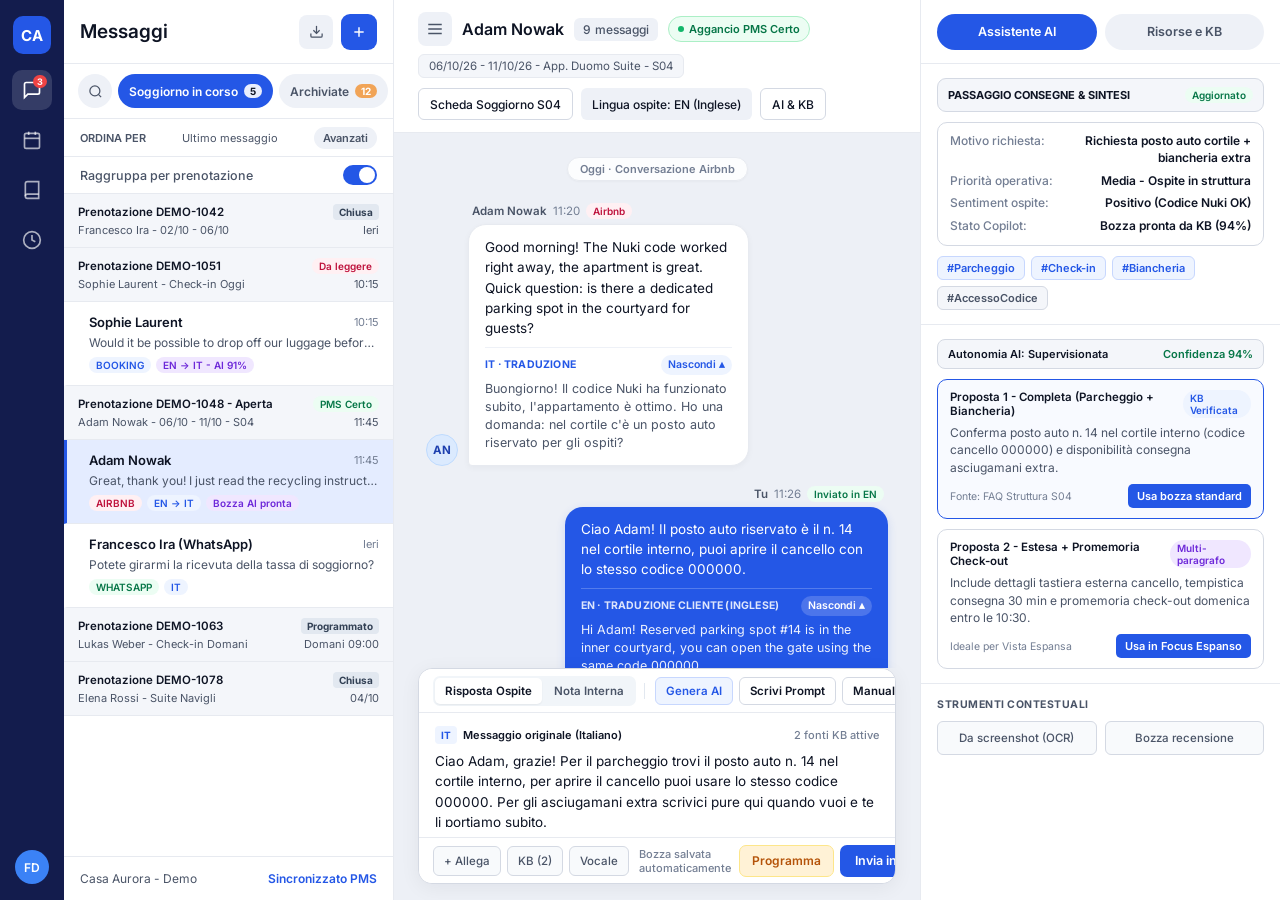
==== commit 34867690: "Remove translation box from composer and make bubble translations collapsible" ====
--- a/index.html
+++ b/index.html
@@ -758,13 +758,13 @@
   color: #78350F;
 }
 
-/* Integrated translation inside the same chat bubble (no separate stacked card!) */
+/* Collapsible translation inside each chat bubble */
 .msg-inline-translation {
   margin-top: 9px;
-  padding-top: 8px;
+  padding-top: 7px;
   display: flex;
   flex-direction: column;
-  gap: 2px;
+  gap: 5px;
 }
 
 .msg-row.guest .msg-inline-translation {
@@ -775,8 +775,17 @@
   border-top: 1px solid rgba(255, 255, 255, 0.22);
 }
 
+.msg-inline-trans-header {
+  display: flex;
+  align-items: center;
+  justify-content: space-between;
+  gap: 10px;
+  cursor: pointer;
+  user-select: none;
+}
+
 .msg-inline-trans-label {
-  font-size: 10px;
+  font-size: 10.5px;
   font-weight: 700;
   letter-spacing: 0.2px;
   text-transform: uppercase;
@@ -787,12 +796,46 @@
 }
 
 .msg-row.host .msg-inline-trans-label {
-  color: rgba(255, 255, 255, 0.75);
+  color: rgba(255, 255, 255, 0.85);
+}
+
+.msg-inline-trans-toggle {
+  font-size: 10.5px;
+  font-weight: 600;
+  padding: 2px 7px;
+  border-radius: 99px;
+  display: inline-flex;
+  align-items: center;
+  gap: 4px;
+  transition: background 0.15s ease;
+}
+
+.msg-row.guest .msg-inline-trans-toggle {
+  background: var(--brand-soft);
+  color: var(--brand);
+}
+
+.msg-row.guest .msg-inline-trans-header:hover .msg-inline-trans-toggle {
+  background: #DBEAFE;
+}
+
+.msg-row.host .msg-inline-trans-toggle {
+  background: rgba(255, 255, 255, 0.18);
+  color: #FFFFFF;
+}
+
+.msg-row.host .msg-inline-trans-header:hover .msg-inline-trans-toggle {
+  background: rgba(255, 255, 255, 0.28);
 }
 
 .msg-inline-trans-text {
   font-size: 12.5px;
   line-height: 1.45;
+  white-space: pre-wrap;
+}
+
+.msg-inline-translation.collapsed .msg-inline-trans-text {
+  display: none;
 }
 
 .msg-row.guest .msg-inline-trans-text {
@@ -800,7 +843,7 @@
 }
 
 .msg-row.host .msg-inline-trans-text {
-  color: rgba(255, 255, 255, 0.9);
+  color: rgba(255, 255, 255, 0.92);
 }
 
 .msg-actions-bar {
@@ -1081,65 +1124,6 @@
   min-height: 190px;
 }
 
-/* SECONDARY TRANSLATION DRAFT (Subordinate preview box, not a second primary textarea) */
-.composer-secondary-draft {
-  margin: 0 14px 10px;
-  padding: 8px 12px;
-  background: var(--bg-subtle);
-  border: 1px dashed #CBD5E1;
-  border-radius: 9px;
-  display: flex;
-  flex-direction: column;
-  gap: 4px;
-  flex-shrink: 0;
-  transition: border-color 0.15s ease, background 0.15s ease;
-}
-
-.composer-secondary-draft.editing {
-  background: #FFFFFF;
-  border-style: solid;
-  border-color: var(--brand);
-  box-shadow: 0 0 0 2px rgba(36, 87, 230, 0.1);
-}
-
-.secondary-draft-header {
-  display: flex;
-  align-items: center;
-  justify-content: space-between;
-  gap: 8px;
-  min-height: 20px;
-}
-
-.secondary-draft-badge {
-  font-size: 10px;
-  font-weight: 700;
-  text-transform: uppercase;
-  letter-spacing: 0.3px;
-  padding: 2px 6px;
-  border-radius: 4px;
-  background: #E2E8F0;
-  color: #475569;
-}
-
-.secondary-draft-text {
-  font-size: 12px;
-  line-height: 1.45;
-  color: var(--text-secondary);
-  white-space: pre-wrap;
-  max-height: 44px;
-  overflow-y: auto;
-  outline: none;
-}
-
-.composer-card.focus-expanded .secondary-draft-text {
-  max-height: 105px;
-}
-
-.composer-secondary-draft.editing .secondary-draft-text {
-  color: var(--text-primary);
-  max-height: 120px;
-}
-
 /* COMPOSER BOTTOM BAR */
 .composer-bottombar {
   min-height: 46px;
@@ -1869,28 +1853,6 @@
     max-height: none;
     font-size: 13.5px;
     line-height: 1.5;
-  }
-
-  .composer-secondary-draft {
-    margin: 0 10px 8px;
-    padding: 6px 10px;
-    gap: 3px;
-  }
-
-  .composer-card.focus-expanded .composer-secondary-draft {
-    margin: 0 10px 10px;
-    padding: 8px 11px;
-    gap: 4px;
-  }
-
-  .secondary-draft-text {
-    font-size: 11.5px;
-    max-height: 36px;
-  }
-
-  .composer-card.focus-expanded .secondary-draft-text {
-    font-size: 12px;
-    max-height: 88px;
   }
 
   /* Mobile Inline Copilot & Autonomy Section inside Focus Bottom Sheet */
@@ -2238,7 +2200,7 @@
               <button class="prompt-apply-btn" onclick="applyAiPrompt()">Applica</button>
             </div>
 
-            <!-- Superficie Scrittura: Textbox Principale IT a tutta larghezza + Bozza Secondaria Traduzione Ospite -->
+            <!-- Superficie Scrittura: Textbox Principale IT a tutta larghezza -->
             <div class="composer-split-surface">
               <!-- Area Principale di Scrittura - Italiano (100% larghezza e altezza principale) -->
               <div class="composer-col-origin">
@@ -2247,7 +2209,7 @@
                     <span class="lang-badge-it">IT</span>
                     <span class="editor-title-label">Messaggio originale (Italiano)</span>
                   </div>
-                  <span class="editor-status-label">2 fonti KB attive</span>
+                  <span class="editor-status-label" id="syncStatusText">2 fonti KB attive</span>
                 </div>
                 <textarea
                   id="composerTextarea"
@@ -2255,31 +2217,6 @@
                   oninput="handleItalianInput()"
                   placeholder="Scrivi qui la risposta in italiano..."
                 ></textarea>
-              </div>
-
-              <!-- Bozza Secondaria Traduzione Ospite (Non una seconda textarea dedicata, ma un riquadro bozza subordinato) -->
-              <div class="composer-secondary-draft" id="secondaryTranslationDraft">
-                <div class="secondary-draft-header">
-                  <div class="translation-target-selector">
-                    <span class="secondary-draft-badge">Bozza secondaria</span>
-                    <select id="langSelectDropdown" class="lang-select-dropdown" onchange="flashSyncBadge('Lingua aggiornata')">
-                      <option value="EN">Traduzione ospite: EN (Inglese)</option>
-                      <option value="IT">Traduzione ospite: IT (Italiano)</option>
-                    </select>
-                  </div>
-                  <div class="translation-sync-actions">
-                    <span class="sync-indicator">
-                      <span class="sync-dot"></span>
-                      <span id="syncStatusText">Sincronizzata</span>
-                    </span>
-                    <button class="btn-edit-pl" id="btnEditPl" onclick="toggleEditTranslation()">Modifica bozza EN</button>
-                  </div>
-                </div>
-                <div
-                  id="translationDraftPreview"
-                  class="secondary-draft-text"
-                  contenteditable="false"
-                ></div>
               </div>
             </div>
 
@@ -2569,7 +2506,18 @@
         time: '11:20',
         badge: { text: 'Airbnb', cls: 'channel' },
         textOriginal: 'Good morning! The Nuki code worked right away, the apartment is great. Quick question: is there a dedicated parking spot in the courtyard for guests?',
-        textTranslated: "Buongiorno! Il codice Nuki ha funzionato subito, l'appartamento è ottimo. Ho una domanda: nel cortile c'è un posto auto riservato per gli ospiti?"
+        textTranslated: "Buongiorno! Il codice Nuki ha funzionato subito, l'appartamento è ottimo. Ho una domanda: nel cortile c'è un posto auto riservato per gli ospiti?",
+        transCollapsed: false
+      },
+      {
+        id: 'm1_reply',
+        sender: 'host',
+        author: 'Tu',
+        time: '11:26',
+        badge: { text: 'Inviato in EN', cls: 'pms' },
+        textOriginal: 'Ciao Adam! Il posto auto riservato è il n. 14 nel cortile interno, puoi aprire il cancello con lo stesso codice 000000.',
+        textTranslated: 'Hi Adam! Reserved parking spot #14 is in the inner courtyard, you can open the gate using the same code 000000.',
+        transCollapsed: false
       },
       {
         id: 'm2',
@@ -2578,8 +2526,9 @@
         author: 'Tu',
         time: 'Programmato Domani 09:00',
         badge: { text: 'Programmato', cls: 'channel' },
-        textOriginal: 'Good morning Adam! Just a friendly reminder that check-out tomorrow is by 10:30 AM. You can leave the keys on the living room table.',
-        textTranslated: 'Buongiorno Adam! Ti ricordiamo che domani il check-out è previsto entro le 10:30. Puoi lasciare le chiavi sul tavolo in soggiorno.'
+        textOriginal: 'Buongiorno Adam! Ti ricordiamo che domani il check-out è previsto entro le 10:30. Puoi lasciare le chiavi sul tavolo in soggiorno.',
+        textTranslated: 'Good morning Adam! Just a friendly reminder that check-out tomorrow is by 10:30 AM. You can leave the keys on the living room table.',
+        transCollapsed: true
       },
       {
         id: 'm3',
@@ -2588,7 +2537,8 @@
         time: '11:45',
         badge: { text: 'Airbnb', cls: 'channel' },
         textOriginal: 'Great, thank you! I just read the recycling instructions. If I need extra towels I will message you here. Thanks for the city sightseeing tips!',
-        textTranslated: 'Super, grazie! Ho appena letto le istruzioni per la raccolta differenziata. Se avrò bisogno di asciugamani extra vi scriverò. Grazie per i consigli su cosa visitare in città.'
+        textTranslated: 'Super, grazie! Ho appena letto le istruzioni per la raccolta differenziata. Se avrò bisogno di asciugamani extra vi scriverò. Grazie per i consigli su cosa visitare in città.',
+        transCollapsed: false
       }
     ]
   },
@@ -2771,15 +2721,13 @@
 }
 
 function getTranslationDraftText() {
-  const draftEl = document.getElementById('translationDraftPreview');
-  return draftEl ? (draftEl.innerText || draftEl.textContent || '') : '';
+  const conv = getConv();
+  if (state.currentTargetDraft) return state.currentTargetDraft;
+  return state.focusExpanded ? conv.focusDraftTarget : conv.standardDraftTarget;
 }
 
 function setTranslationDraftText(val) {
-  const draftEl = document.getElementById('translationDraftPreview');
-  if (draftEl) {
-    draftEl.textContent = val;
-  }
+  state.currentTargetDraft = val;
 }
 
 function applyAiPrompt() {
@@ -2818,48 +2766,31 @@
     closeMobileDrawers();
   }
   syncAllUI(true);
-  flashSyncBadge('Bozza inserita e tradotta');
+  flashSyncBadge('Bozza inserita nel composer');
 }
 
 function handleItalianInput() {
   const itText = document.getElementById('composerTextarea').value;
-  const syncText = document.getElementById('syncStatusText');
-  syncText.textContent = 'Traduzione live...';
-
-  clearTimeout(window.__transTimer);
-  window.__transTimer = setTimeout(() => {
-    const conv = getConv();
-    if (itText.trim() === conv.standardDraftIT.trim()) {
-      setTranslationDraftText(conv.standardDraftTarget);
-    } else if (itText.trim() === conv.focusDraftIT.trim()) {
-      setTranslationDraftText(conv.focusDraftTarget);
-    } else {
-      setTranslationDraftText(
-        state.focusExpanded
-          ? conv.focusDraftTarget
-          : conv.standardDraftTarget + (itText.length > conv.standardDraftIT.length ? ' [Live translated]' : '')
-      );
-    }
-    syncText.textContent = 'Sincronizzata';
-  }, 280);
-}
-
-function toggleEditTranslation() {
-  state.editingTranslation = !state.editingTranslation;
-  const draftBox = document.getElementById('secondaryTranslationDraft');
-  const draftEl = document.getElementById('translationDraftPreview');
-  const btn = document.getElementById('btnEditPl');
-  if (draftEl) {
-    draftEl.contentEditable = state.editingTranslation ? 'true' : 'false';
-  }
-  if (draftBox) {
-    draftBox.classList.toggle('editing', state.editingTranslation);
-  }
-  btn.classList.toggle('editing', state.editingTranslation);
-  btn.textContent = state.editingTranslation ? 'Salva bozza ' + getConv().langCode : ('Modifica bozza ' + getConv().langCode);
-  if (state.editingTranslation && draftEl) {
-    draftEl.focus();
-  }
+  const conv = getConv();
+  if (itText.trim() === conv.standardDraftIT.trim()) {
+    setTranslationDraftText(conv.standardDraftTarget);
+  } else if (itText.trim() === conv.focusDraftIT.trim()) {
+    setTranslationDraftText(conv.focusDraftTarget);
+  } else {
+    setTranslationDraftText(
+      state.focusExpanded
+        ? conv.focusDraftTarget
+        : conv.standardDraftTarget
+    );
+  }
+}
+
+function toggleBubbleTranslation(msgId) {
+  const conv = getConv();
+  const msg = conv.messages.find(m => m.id === msgId);
+  if (!msg) return;
+  msg.transCollapsed = !msg.transCollapsed;
+  renderMessages();
 }
 
 function flashSyncBadge(msg) {
@@ -2867,7 +2798,7 @@
   if (!syncText) return;
   syncText.textContent = msg;
   setTimeout(() => {
-    syncText.textContent = 'Sincronizzata';
+    syncText.textContent = '2 fonti KB attive';
   }, 1800);
 }
 
@@ -2897,8 +2828,9 @@
       author: 'Tu',
       time: 'Programmato ' + scheduledTime,
       badge: { text: 'Programmato', cls: 'channel' },
-      textOriginal: targetText || itText,
-      textTranslated: itText
+      textOriginal: itText,
+      textTranslated: targetText || itText,
+      transCollapsed: false
     });
   } else {
     conv.messages.push({
@@ -2907,8 +2839,9 @@
       author: 'Tu',
       time: 'Ora',
       badge: { text: 'Inviato in ' + conv.langCode, cls: 'pms' },
-      textOriginal: targetText || itText,
-      textTranslated: itText
+      textOriginal: itText,
+      textTranslated: targetText || itText,
+      transCollapsed: false
     });
   }
 
@@ -2955,12 +2888,21 @@
 
   const messagesHtml = conv.messages.map(m => {
     const isGuest = m.sender === 'guest';
+    const isCollapsed = !!m.transCollapsed;
     const rowCls = ['msg-row', m.sender, m.scheduled ? 'scheduled' : '', m.internalNote ? 'internal-note' : ''].filter(Boolean).join(' ');
     const badgeHtml = m.badge ? `<span class="mini-badge ${m.badge.cls}">${m.badge.text}</span>` : '';
 
+    const transLabel = isGuest
+      ? `IT &middot; Traduzione`
+      : `${conv.langCode} &middot; Traduzione cliente (${conv.langName})`;
+    const toggleLabel = isCollapsed ? 'Mostra traduzione &#9662;' : 'Nascondi &#9652;';
+
     const inlineTranslationHtml = m.textTranslated ? `
-      <div class="msg-inline-translation">
-        <span class="msg-inline-trans-label">${isGuest ? `IT &middot; Traduzione` : `IT &middot; Originale`}</span>
+      <div class="msg-inline-translation ${isCollapsed ? 'collapsed' : ''}">
+        <div class="msg-inline-trans-header" onclick="toggleBubbleTranslation('${m.id}')" title="Clicca per mostrare o nascondere la traduzione">
+          <span class="msg-inline-trans-label">${transLabel}</span>
+          <span class="msg-inline-trans-toggle">${toggleLabel}</span>
+        </div>
         <div class="msg-inline-trans-text">${m.textTranslated}</div>
       </div>
     ` : '';
@@ -3065,9 +3007,6 @@
   document.getElementById('rightContentAi').style.display = state.rightTab === 'ai' ? 'flex' : 'none';
   document.getElementById('rightContentKb').style.display = state.rightTab === 'kb' ? 'flex' : 'none';
 
-  document.getElementById('langSelectDropdown').value = conv.langCode;
-  document.getElementById('btnEditPl').textContent = state.editingTranslation ? `Salva bozza ${conv.langCode}` : `Modifica bozza ${conv.langCode}`;
-
   renderMessages();
 }
 
